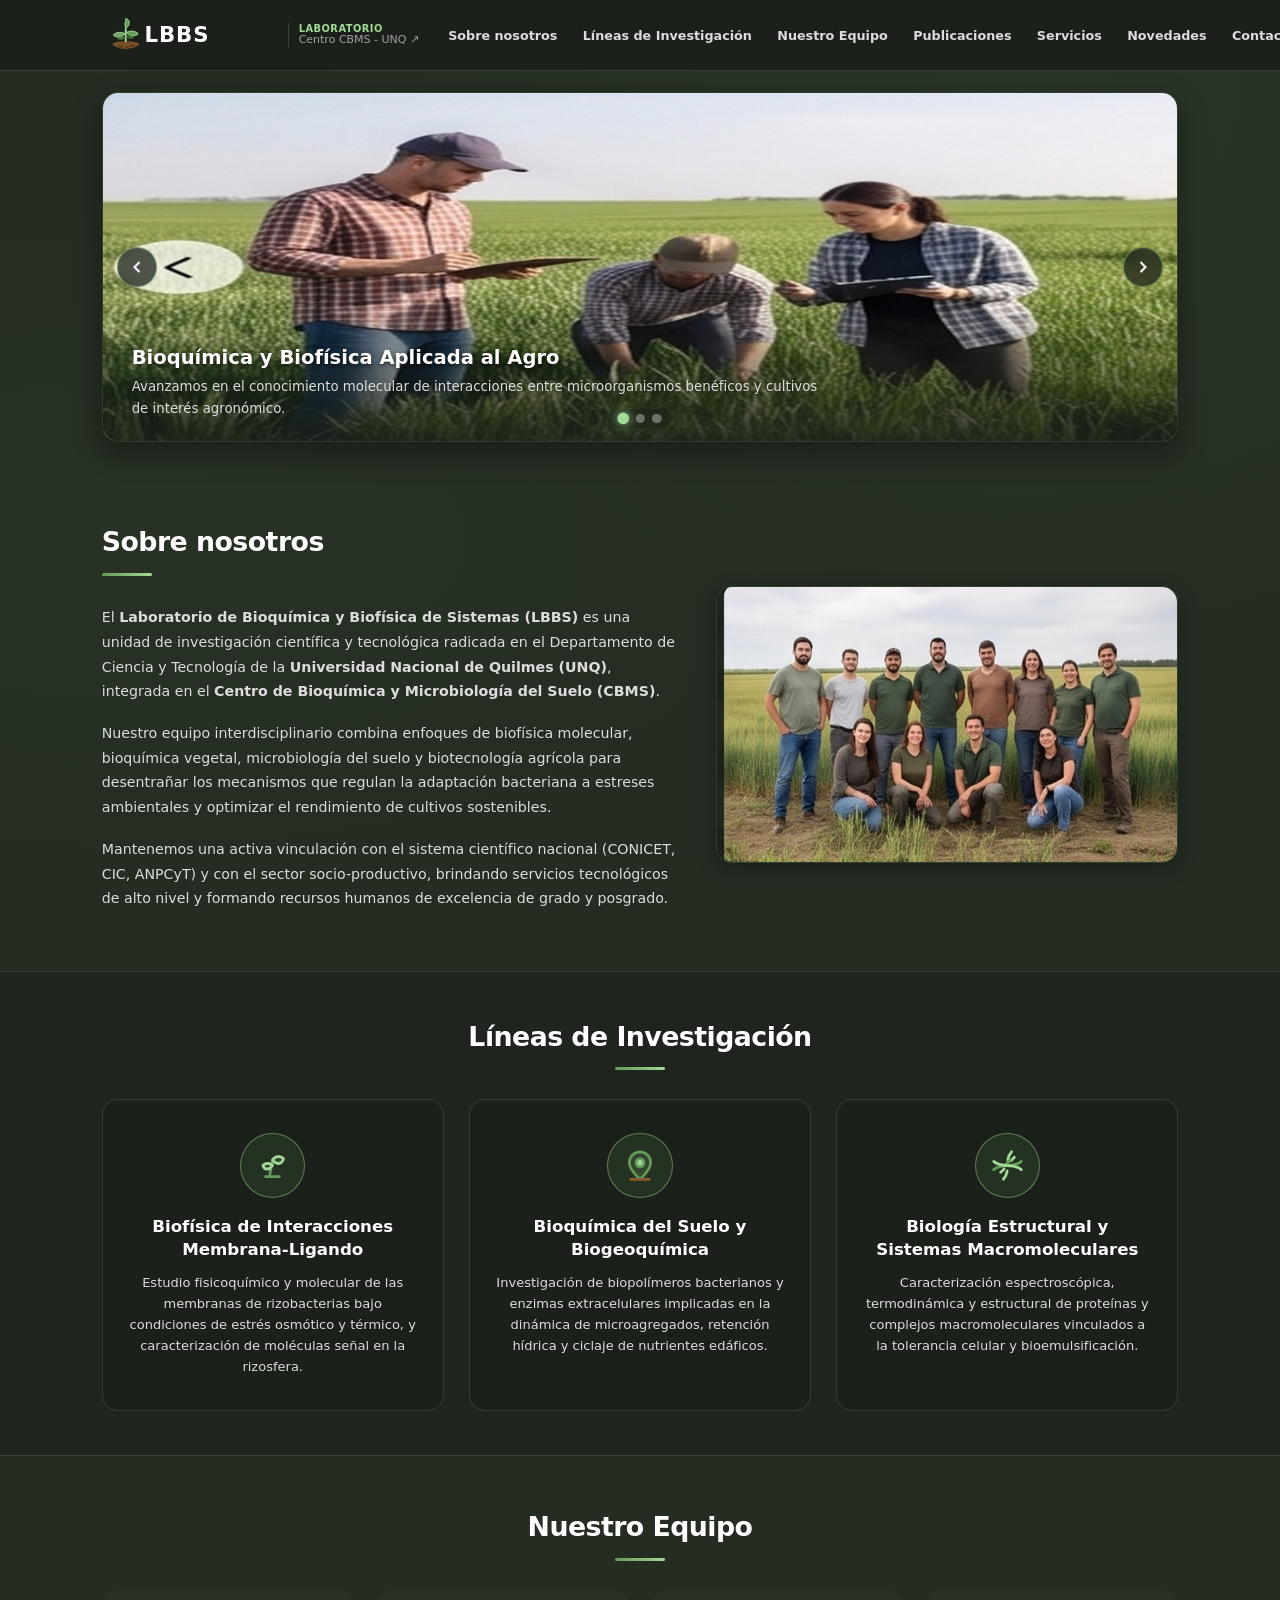
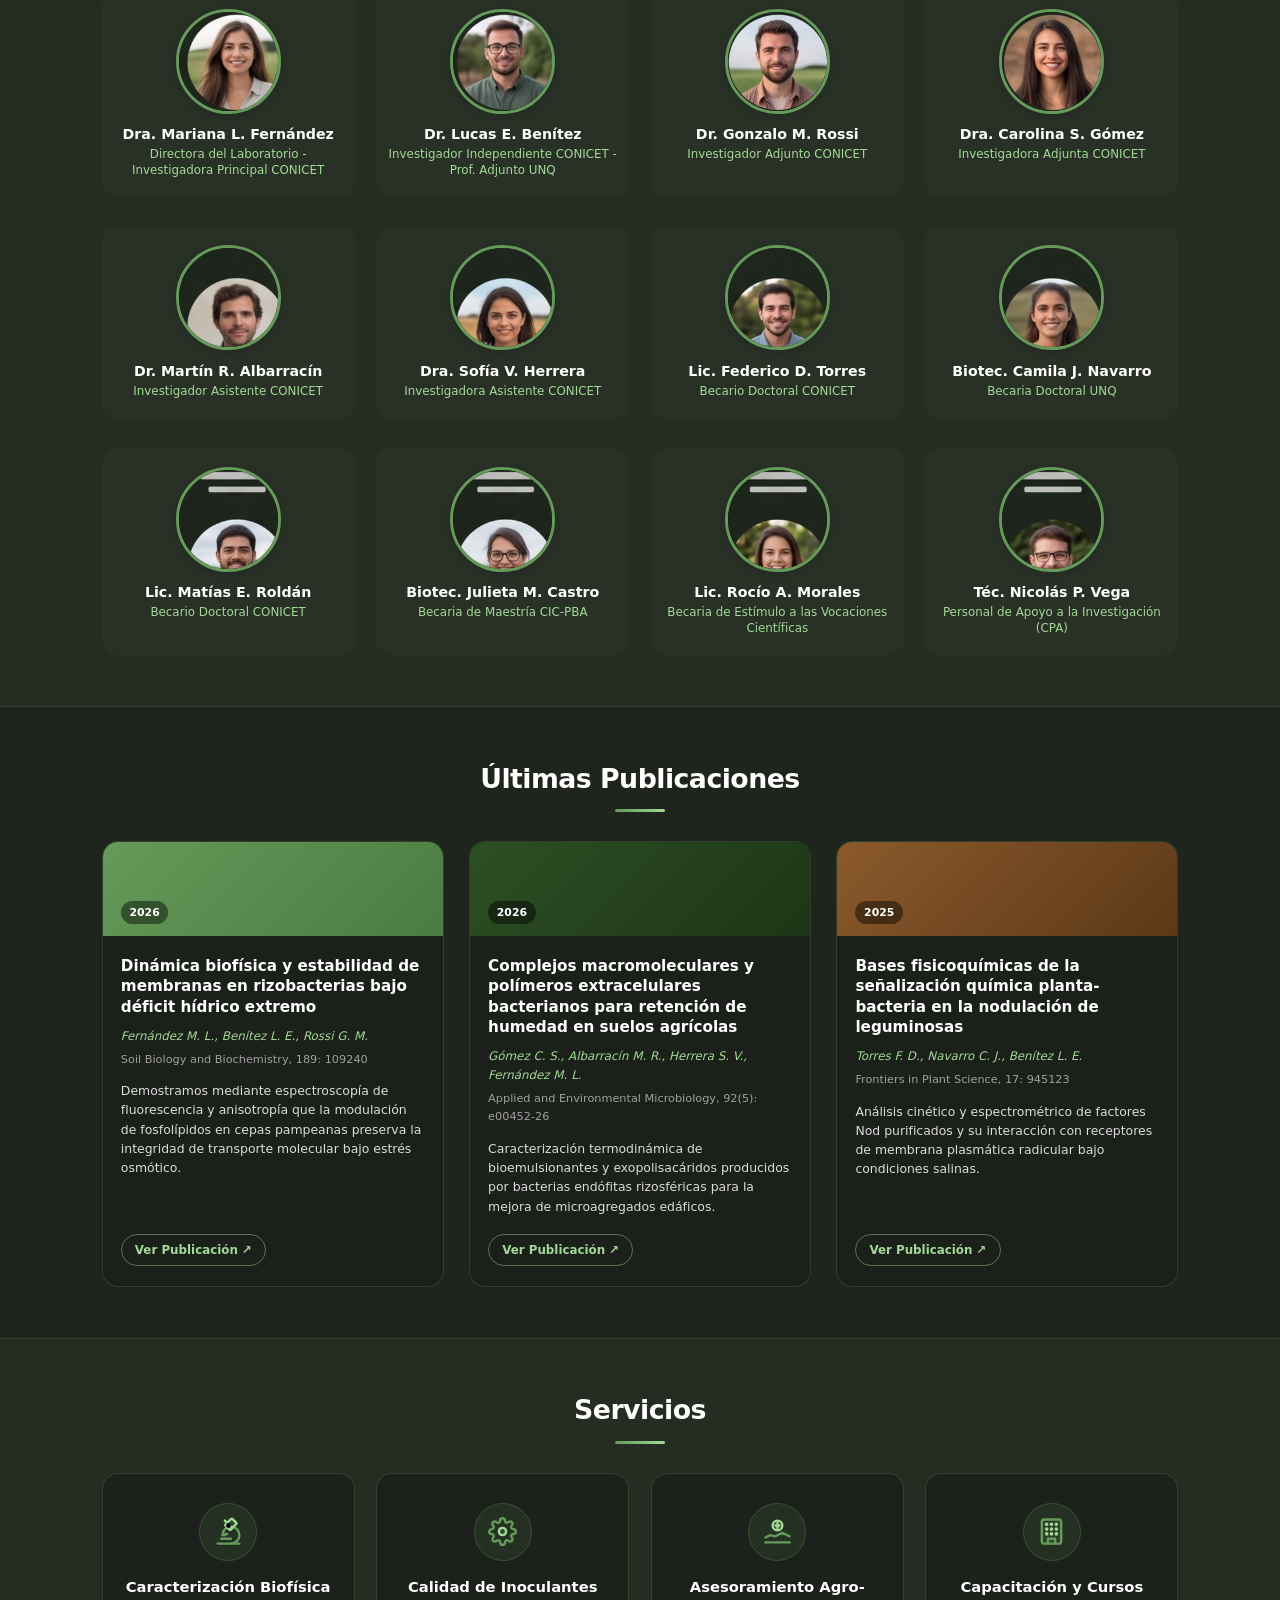
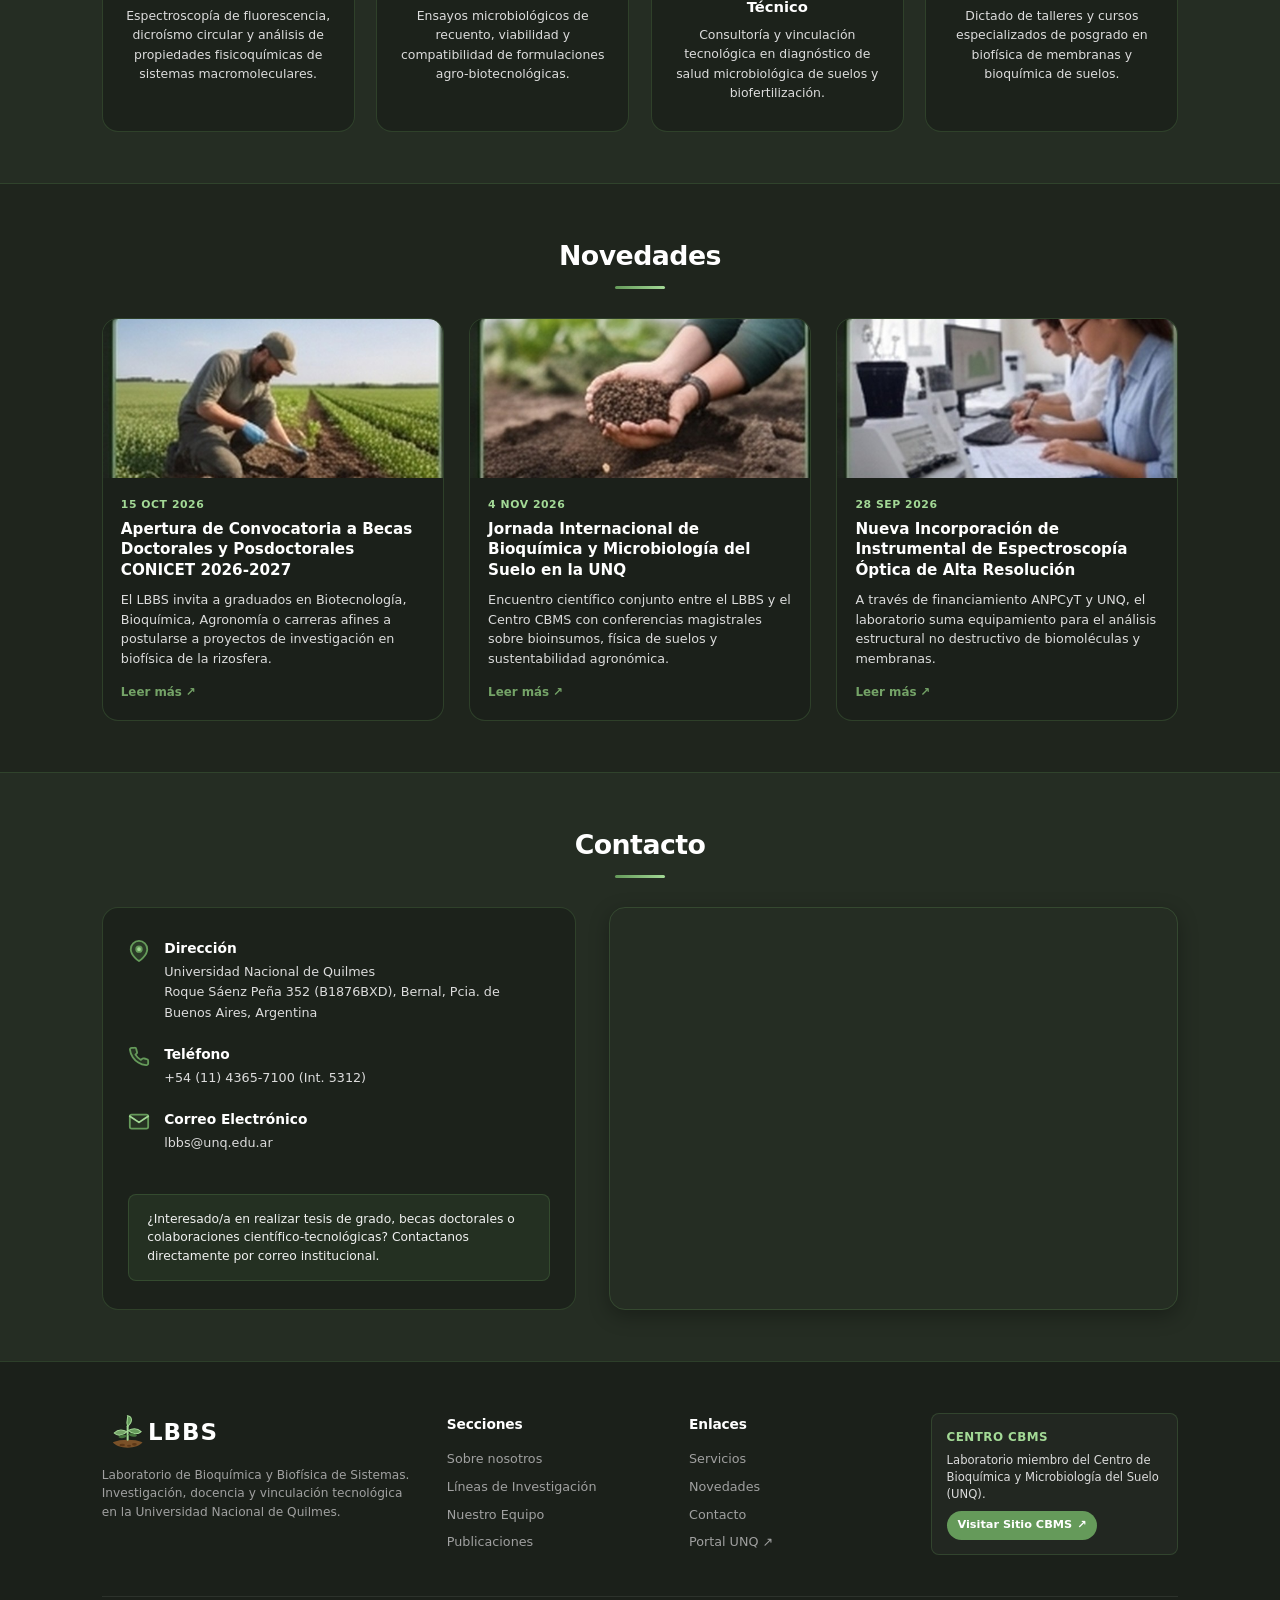
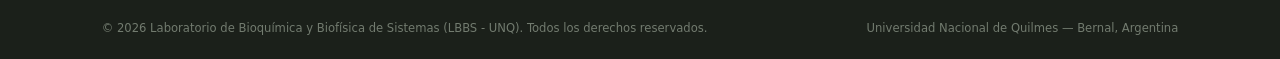
==== index.html @ eb2e0b20 "feat(site): build LBBS institutional website with headless CMS and bilingual support" ====
<!DOCTYPE html>
<html lang="es">
<head>
  <meta charset="UTF-8">
  <meta name="viewport" content="width=device-width, initial-scale=1.0">
  <title>LBBS | Laboratorio de Bioquímica y Biofísica de Sistemas - UNQ / CBMS</title>
  
  <!-- Primary Meta Tags -->
  <meta name="title" content="LBBS | Laboratorio de Bioquímica y Biofísica de Sistemas - UNQ / CBMS">
  <meta name="description" content="Sitio oficial del Laboratorio de Bioquímica y Biofísica de Sistemas (LBBS), perteneciente al Centro de Bioquímica y Microbiología del Suelo (CBMS) de la Universidad Nacional de Quilmes (UNQ).">
  <meta name="keywords" content="LBBS, CBMS, UNQ, Bioquímica, Biofísica, Microbiología del Suelo, Rizobacterias, CONICET, Bernal, Ciencia y Tecnología">
  <meta name="author" content="Laboratorio de Bioquímica y Biofísica de Sistemas (LBBS)">
  <meta name="robots" content="index, follow">

  <!-- Canonical and Alternates -->
  <link rel="canonical" href="https://lbbs-cbms.github.io/">
  <link rel="alternate" hreflang="es" href="https://lbbs-cbms.github.io/">
  <link rel="alternate" hreflang="en" href="https://lbbs-cbms.github.io/">
  <link rel="alternate" hreflang="x-default" href="https://lbbs-cbms.github.io/">

  <!-- Open Graph / Facebook -->
  <meta property="og:type" content="website">
  <meta property="og:url" content="https://lbbs-cbms.github.io/">
  <meta property="og:title" content="LBBS | Laboratorio de Bioquímica y Biofísica de Sistemas - UNQ / CBMS">
  <meta property="og:description" content="Investigación científica, biofísica de sistemas agro-microbianos, bioinsumos y bioquímica del suelo en la Universidad Nacional de Quilmes.">
  <meta property="og:image" content="https://lbbs-cbms.github.io/imgs/seo/og-preview.jpg">
  <meta property="og:locale" content="es_AR">
  <meta property="og:locale:alternate" content="en_US">

  <!-- Twitter -->
  <meta property="twitter:card" content="summary_large_image">
  <meta property="twitter:url" content="https://lbbs-cbms.github.io/">
  <meta property="twitter:title" content="LBBS | Laboratorio de Bioquímica y Biofísica de Sistemas - UNQ / CBMS">
  <meta property="twitter:description" content="Investigación científica, biofísica de sistemas agro-microbianos y bioquímica del suelo en la Universidad Nacional de Quilmes.">
  <meta property="twitter:image" content="https://lbbs-cbms.github.io/imgs/seo/og-preview.jpg">

  <!-- Favicons -->
  <link rel="icon" type="image/svg+xml" href="imgs/logo/favicon.svg">
  <link rel="alternate icon" type="image/x-icon" href="imgs/logo/favicon.ico">

  <!-- Stylesheets (Zero External CDNs) -->
  <link rel="stylesheet" href="css/tokens.css">
  <link rel="stylesheet" href="css/styles.css">

  <!-- Academic & Institutional Schema.org JSON-LD -->
  <script type="application/ld+json">
  {
    "@context": "https://schema.org",
    "@type": "ResearchOrganization",
    "name": "Laboratorio de Bioquímica y Biofísica de Sistemas",
    "alternateName": "LBBS",
    "url": "https://lbbs-cbms.github.io/",
    "logo": "https://lbbs-cbms.github.io/imgs/logo/lbbs-logo.svg",
    "description": "Laboratorio de investigación científica en biofísica molecular, bioquímica y microbiología aplicada al suelo y a la agricultura.",
    "address": {
      "@type": "PostalAddress",
      "streetAddress": "Roque Sáenz Peña 352",
      "addressLocality": "Bernal",
      "addressRegion": "Buenos Aires",
      "postalCode": "B1876BXD",
      "addressCountry": "AR"
    },
    "parentOrganization": [
      {
        "@type": "ResearchOrganization",
        "name": "Centro de Bioquímica y Microbiología del Suelo",
        "alternateName": "CBMS",
        "url": "https://cbms-unq.github.io/"
      },
      {
        "@type": "CollegeOrUniversity",
        "name": "Universidad Nacional de Quilmes",
        "alternateName": "UNQ",
        "url": "https://www.unq.edu.ar/"
      }
    ]
  }
  </script>
</head>
<body>

  <!-- ==========================================================================
       1. Header: Logo LBBS + Navegación Institucional + Selector Idioma
       ========================================================================== -->
  <header class="site-header">
    <div class="container">
      <nav class="navbar" aria-label="Navegación principal">
        <div class="brand-wrapper">
          <a href="#hero" class="brand-link" aria-label="Inicio LBBS">
            <img src="imgs/logo/lbbs-logo.svg" alt="LBBS" class="brand-logo-img">
          </a>
          <div class="brand-badge">
            <span class="brand-badge-sup" data-i18n="header.lab">Laboratorio</span>
            <a href="https://cbms-unq.github.io/" target="_blank" rel="noopener noreferrer" class="brand-badge-sub" title="Visitar portal del Centro CBMS">Centro CBMS - UNQ ↗</a>
          </div>
        </div>

        <button class="nav-toggle" id="navToggle" aria-label="Abrir menú de navegación" aria-expanded="false" aria-controls="navMenu">
          <span></span>
          <span></span>
          <span></span>
        </button>

        <div class="nav-menu" id="navMenu">
          <ul class="nav-list">
            <li class="nav-item"><a href="#sobre-nosotros" class="nav-link" data-i18n="nav.about">Sobre nosotros</a></li>
            <li class="nav-item"><a href="#investigacion" class="nav-link" data-i18n="nav.research">Líneas de Investigación</a></li>
            <li class="nav-item"><a href="#equipo" class="nav-link" data-i18n="nav.team">Nuestro Equipo</a></li>
            <li class="nav-item"><a href="#publicaciones" class="nav-link" data-i18n="nav.publications">Publicaciones</a></li>
            <li class="nav-item"><a href="#servicios" class="nav-link" data-i18n="nav.services">Servicios</a></li>
            <li class="nav-item"><a href="#novedades" class="nav-link" data-i18n="nav.news">Novedades</a></li>
            <li class="nav-item"><a href="#contacto" class="nav-link" data-i18n="nav.contact">Contacto</a></li>
          </ul>

          <div class="lang-switch" role="group" aria-label="Selector de idioma">
            <button class="lang-btn active" id="btnLangEs" data-lang="es" aria-label="Cambiar a Español">ES</button>
            <button class="lang-btn" id="btnLangEn" data-lang="en" aria-label="Switch to English">EN</button>
          </div>
        </div>
      </nav>
    </div>
  </header>

  <main>
    <!-- ==========================================================================
         2. Hero: Carrusel Institucional Accesible
         ========================================================================== -->
    <section class="hero-section" id="hero" aria-label="Imágenes institucionales del laboratorio">
      <div class="container">
        <div class="carousel-wrapper" id="heroCarousel" role="region" aria-roledescription="carousel" aria-label="Galería destacada LBBS">
          <div class="carousel-viewport" id="carouselViewport">
            <!-- Slide 1 -->
            <div class="carousel-slide active" role="group" aria-roledescription="slide" aria-label="1 de 3">
              <img src="imgs/hero/hero-campo.jpg" alt="Investigadores del LBBS inspeccionando cultivos experimentales a campo" class="carousel-img">
              <div class="carousel-caption">
                <h2 data-i18n="hero.slide1_title">Bioquímica y Biofísica Aplicada al Agro</h2>
                <p data-i18n="hero.slide1_desc">Avanzamos en el conocimiento molecular de interacciones entre microorganismos benéficos y cultivos de interés agronómico.</p>
              </div>
            </div>

            <!-- Slide 2 -->
            <div class="carousel-slide" role="group" aria-roledescription="slide" aria-label="2 de 3">
              <img src="imgs/hero/hero-suelo.jpg" alt="Muestreo y análisis de microbiología y microagregados del suelo" class="carousel-img">
              <div class="carousel-caption">
                <h2 data-i18n="hero.slide2_title">Microbiología y Salud del Suelo</h2>
                <p data-i18n="hero.slide2_desc">Estudiamos consorcios bacterianos, retención hídrica y bioinsumos para la rehabilitación de suelos productivos.</p>
              </div>
            </div>

            <!-- Slide 3 -->
            <div class="carousel-slide" role="group" aria-roledescription="slide" aria-label="3 de 3">
              <img src="imgs/hero/hero-lab.jpg" alt="Equipamiento biofísico y análisis espectroscópico en laboratorio" class="carousel-img">
              <div class="carousel-caption">
                <h2 data-i18n="hero.slide3_title">Tecnología e Investigación de Punta</h2>
                <p data-i18n="hero.slide3_desc">Infraestructura analítica para espectroscopía molecular, biopolímeros y biofísica de membranas en la UNQ.</p>
              </div>
            </div>
          </div>

          <!-- Controles de Flechas -->
          <button class="carousel-btn carousel-prev" id="carouselPrev" aria-label="Diapositiva anterior">
            <svg width="20" height="20" viewBox="0 0 24 24" fill="none" stroke="currentColor" stroke-width="2.5"><polyline points="15 18 9 12 15 6"></polyline></svg>
          </button>
          <button class="carousel-btn carousel-next" id="carouselNext" aria-label="Diapositiva siguiente">
            <svg width="20" height="20" viewBox="0 0 24 24" fill="none" stroke="currentColor" stroke-width="2.5"><polyline points="9 18 15 12 9 6"></polyline></svg>
          </button>

          <!-- Indicadores de Posición (Dots) -->
          <div class="carousel-indicators" id="carouselIndicators" role="tablist" aria-label="Indicadores de diapositivas">
            <button class="carousel-dot active" role="tab" aria-selected="true" aria-label="Ir a diapositiva 1" data-slide="0"></button>
            <button class="carousel-dot" role="tab" aria-selected="false" aria-label="Ir a diapositiva 2" data-slide="1"></button>
            <button class="carousel-dot" role="tab" aria-selected="false" aria-label="Ir a diapositiva 3" data-slide="2"></button>
          </div>
        </div>
      </div>
    </section>

    <!-- ==========================================================================
         3. Sección "Sobre nosotros": Texto institucional + Foto grupal
         ========================================================================== -->
    <section class="about-section" id="sobre-nosotros">
      <div class="container">
        <div class="about-grid">
          <div class="about-text">
            <h2 class="section-title title-left" data-i18n="about.title">Sobre nosotros</h2>
            <p data-i18n="about.p1">
              El <strong>Laboratorio de Bioquímica y Biofísica de Sistemas (LBBS)</strong> es una unidad de investigación científica y tecnológica radicada en el Departamento de Ciencia y Tecnología de la <strong>Universidad Nacional de Quilmes (UNQ)</strong>, integrada en el <strong>Centro de Bioquímica y Microbiología del Suelo (CBMS)</strong>.
            </p>
            <p data-i18n="about.p2">
              Nuestro equipo interdisciplinario combina enfoques de biofísica molecular, bioquímica vegetal, microbiología del suelo y biotecnología agrícola para desentrañar los mecanismos que regulan la adaptación bacteriana a estreses ambientales y optimizar el rendimiento de cultivos sostenibles.
            </p>
            <p data-i18n="about.p3">
              Mantenemos una activa vinculación con el sistema científico nacional (CONICET, CIC, ANPCyT) y con el sector socio-productivo, brindando servicios tecnológicos de alto nivel y formando recursos humanos de excelencia de grado y posgrado.
            </p>
          </div>
          <div class="about-image-wrapper">
            <img src="imgs/equipo/equipo-grupal.jpg" alt="Equipo de investigadores y becarios del LBBS UNQ" class="about-image">
          </div>
        </div>
      </div>
    </section>

    <!-- ==========================================================================
         4. Sección "Líneas de Investigación": Tarjetas modulares
         ========================================================================== -->
    <section class="research-section" id="investigacion">
      <div class="container">
        <h2 class="section-title" data-i18n="research.title">Líneas de Investigación</h2>
        <div class="research-grid">
          <!-- Card 1 -->
          <article class="research-card">
            <div class="research-icon-wrapper">
              <img src="imgs/icons/sprout.svg" alt="" class="research-icon">
            </div>
            <h3 data-i18n="research.line1_title">Biofísica de Interacciones Membrana-Ligando</h3>
            <p data-i18n="research.line1_desc">Estudio fisicoquímico y molecular de las membranas de rizobacterias bajo condiciones de estrés osmótico y térmico, y caracterización de moléculas señal en la rizosfera.</p>
          </article>

          <!-- Card 2 -->
          <article class="research-card">
            <div class="research-icon-wrapper">
              <img src="imgs/icons/soil-pin.svg" alt="" class="research-icon">
            </div>
            <h3 data-i18n="research.line2_title">Bioquímica del Suelo y Biogeoquímica</h3>
            <p data-i18n="research.line2_desc">Investigación de biopolímeros bacterianos y enzimas extracelulares implicadas en la dinámica de microagregados, retención hídrica y ciclaje de nutrientes edáficos.</p>
          </article>

          <!-- Card 3 -->
          <article class="research-card">
            <div class="research-icon-wrapper">
              <img src="imgs/icons/dna.svg" alt="" class="research-icon">
            </div>
            <h3 data-i18n="research.line3_title">Biología Estructural y Sistemas Macromoleculares</h3>
            <p data-i18n="research.line3_desc">Caracterización espectroscópica, termodinámica y estructural de proteínas y complejos macromoleculares vinculados a la tolerancia celular y bioemulsificación.</p>
          </article>
        </div>
      </div>
    </section>

    <!-- ==========================================================================
         5. Sección "Nuestro Equipo": Grilla dinámica desde equipo.json
         ========================================================================== -->
    <section class="team-section" id="equipo">
      <div class="container">
        <h2 class="section-title" data-i18n="team.title">Nuestro Equipo</h2>
        <div class="team-grid" id="teamContainer" aria-live="polite">
          <!-- Renderizado dinámico desde data/equipo.json vía content-loader.js -->
        </div>
      </div>
    </section>

    <!-- ==========================================================================
         6. Sección "Últimas Publicaciones": Tarjetas desde publicaciones.json
         ========================================================================== -->
    <section class="publications-section" id="publicaciones">
      <div class="container">
        <h2 class="section-title" data-i18n="publications.title">Últimas Publicaciones</h2>
        <div class="publications-grid" id="publicationsContainer" aria-live="polite">
          <!-- Renderizado dinámico desde data/publicaciones.json vía content-loader.js -->
        </div>
      </div>
    </section>

    <!-- ==========================================================================
         7. Sección "Servicios": 4 bloques tecnológicos
         ========================================================================== -->
    <section class="services-section" id="servicios">
      <div class="container">
        <h2 class="section-title" data-i18n="services.title">Servicios</h2>
        <div class="services-grid">
          <!-- Servicio 1 -->
          <div class="service-card">
            <div class="service-icon-wrapper">
              <img src="imgs/icons/microscope.svg" alt="" class="service-icon">
            </div>
            <h3 class="service-title" data-i18n="services.s1_title">Caracterización Biofísica</h3>
            <p class="service-desc" data-i18n="services.s1_desc">Espectroscopía de fluorescencia, dicroísmo circular y análisis de propiedades fisicoquímicas de sistemas macromoleculares.</p>
          </div>

          <!-- Servicio 2 -->
          <div class="service-card">
            <div class="service-icon-wrapper">
              <img src="imgs/icons/gear.svg" alt="" class="service-icon">
            </div>
            <h3 class="service-title" data-i18n="services.s2_title">Calidad de Inoculantes</h3>
            <p class="service-desc" data-i18n="services.s2_desc">Ensayos microbiológicos de recuento, viabilidad y compatibilidad de formulaciones agro-biotecnológicas.</p>
          </div>

          <!-- Servicio 3 -->
          <div class="service-card">
            <div class="service-icon-wrapper">
              <img src="imgs/icons/coin-analysis.svg" alt="" class="service-icon">
            </div>
            <h3 class="service-title" data-i18n="services.s3_title">Asesoramiento Agro-Técnico</h3>
            <p class="service-desc" data-i18n="services.s3_desc">Consultoría y vinculación tecnológica en diagnóstico de salud microbiológica de suelos y biofertilización.</p>
          </div>

          <!-- Servicio 4 -->
          <div class="service-card">
            <div class="service-icon-wrapper">
              <img src="imgs/icons/building.svg" alt="" class="service-icon">
            </div>
            <h3 class="service-title" data-i18n="services.s4_title">Capacitación y Cursos</h3>
            <p class="service-desc" data-i18n="services.s4_desc">Dictado de talleres y cursos especializados de posgrado en biofísica de membranas y bioquímica de suelos.</p>
          </div>
        </div>
      </div>
    </section>

    <!-- ==========================================================================
         8. Sección "Novedades": Tarjetas dinámicas desde novedades.json
         ========================================================================== -->
    <section class="news-section" id="novedades">
      <div class="container">
        <h2 class="section-title" data-i18n="news.title">Novedades</h2>
        <div class="news-grid" id="newsContainer" aria-live="polite">
          <!-- Renderizado dinámico desde data/novedades.json vía content-loader.js -->
        </div>
      </div>
    </section>

    <!-- ==========================================================================
         9. Sección "Contacto": Datos institucionales + Mapa interactivo UNQ
         ========================================================================== -->
    <section class="contact-section" id="contacto">
      <div class="container">
        <h2 class="section-title" data-i18n="contact.title">Contacto</h2>
        <div class="contact-grid">
          <div class="contact-card">
            <div class="contact-item">
              <img src="imgs/icons/map-marker.svg" alt="" class="contact-icon">
              <div class="contact-details">
                <h4 data-i18n="contact.address_title">Dirección</h4>
                <p data-i18n="contact.address_val">Universidad Nacional de Quilmes<br>Roque Sáenz Peña 352 (B1876BXD), Bernal, Pcia. de Buenos Aires, Argentina</p>
              </div>
            </div>

            <div class="contact-item">
              <img src="imgs/icons/phone.svg" alt="" class="contact-icon">
              <div class="contact-details">
                <h4 data-i18n="contact.phone_title">Teléfono</h4>
                <p><a href="tel:+541143657100" class="contact-link">+54 (11) 4365-7100 (Int. 5312)</a></p>
              </div>
            </div>

            <div class="contact-item">
              <img src="imgs/icons/email.svg" alt="" class="contact-icon">
              <div class="contact-details">
                <h4 data-i18n="contact.email_title">Correo Electrónico</h4>
                <p><a href="mailto:lbbs@unq.edu.ar" class="contact-link">lbbs@unq.edu.ar</a></p>
              </div>
            </div>

            <div class="contact-callout">
              <p data-i18n="contact.callout">¿Interesado/a en realizar tesis de grado, becas doctorales o colaboraciones científico-tecnológicas? Contactanos directamente por correo institucional.</p>
            </div>
          </div>

          <div class="contact-map-wrapper">
            <iframe 
              src="https://www.google.com/maps/embed?pb=!1m18!1m12!1m3!1d3280.1293290680453!2d-58.28189872346747!3d-34.70699036270631!2m3!1f0!2f0!3f0!3m2!1i1024!2i768!4f13.1!3m3!1m2!1s0x95a32de465b03515%3A0x6b7aaeb8bbd52c77!2sUniversidad%20Nacional%20de%20Quilmes!5e0!3m2!1ses!2sar!4v1729370000000!5m2!1ses!2sar" 
              class="contact-map" 
              allowfullscreen="" 
              loading="lazy" 
              referrerpolicy="no-referrer-when-downgrade"
              title="Ubicación del LBBS en la Universidad Nacional de Quilmes">
            </iframe>
          </div>
        </div>
      </div>
    </section>
  </main>

  <!-- ==========================================================================
       10. Footer: Logo, Enlaces Secundarios, Afiliación CBMS y Copyright
       ========================================================================== -->
  <footer class="site-footer">
    <div class="container">
      <div class="footer-grid">
        <div class="footer-col footer-brand-col">
          <img src="imgs/logo/lbbs-logo.svg" alt="LBBS" class="footer-logo">
          <p class="footer-desc" data-i18n="footer.desc">Laboratorio de Bioquímica y Biofísica de Sistemas. Investigación, docencia y vinculación tecnológica en la Universidad Nacional de Quilmes.</p>
        </div>

        <div class="footer-col">
          <h4 data-i18n="footer.sections">Secciones</h4>
          <ul class="footer-links">
            <li><a href="#sobre-nosotros" data-i18n="nav.about">Sobre nosotros</a></li>
            <li><a href="#investigacion" data-i18n="nav.research">Líneas de Investigación</a></li>
            <li><a href="#equipo" data-i18n="nav.team">Nuestro Equipo</a></li>
            <li><a href="#publicaciones" data-i18n="nav.publications">Publicaciones</a></li>
          </ul>
        </div>

        <div class="footer-col">
          <h4 data-i18n="footer.links">Enlaces</h4>
          <ul class="footer-links">
            <li><a href="#servicios" data-i18n="nav.services">Servicios</a></li>
            <li><a href="#novedades" data-i18n="nav.news">Novedades</a></li>
            <li><a href="#contacto" data-i18n="nav.contact">Contacto</a></li>
            <li><a href="https://www.unq.edu.ar/" target="_blank" rel="noopener noreferrer">Portal UNQ ↗</a></li>
          </ul>
        </div>

        <div class="footer-col">
          <div class="footer-affiliation-card">
            <h5 data-i18n="footer.affiliation_title">Centro CBMS</h5>
            <p data-i18n="footer.affiliation_desc">Laboratorio miembro del Centro de Bioquímica y Microbiología del Suelo (UNQ).</p>
            <a href="https://cbms-unq.github.io/" target="_blank" rel="noopener noreferrer" class="footer-center-btn">
              <span data-i18n="footer.visit_center">Visitar Sitio CBMS</span> ↗
            </a>
          </div>
        </div>
      </div>

      <div class="footer-bottom">
        <p class="footer-copy">© 2026 Laboratorio de Bioquímica y Biofísica de Sistemas (LBBS - UNQ). <span data-i18n="footer.rights">Todos los derechos reservados.</span></p>
        <p class="footer-institution">Universidad Nacional de Quilmes — Bernal, Argentina</p>
      </div>
    </div>
  </footer>

  <!-- Scripts: Vanilla ES6+ Modular (Zero External Libraries) -->
  <script src="js/carousel.js"></script>
  <script src="js/content-loader.js"></script>
  <script src="js/i18n.js"></script>
  <script src="js/main.js"></script>
</body>
</html>
---- css/tokens.css ----
/**
 * LBBS - Laboratorio de Bioquímica y Biofísica de Sistemas (UNQ / CBMS)
 * Design Tokens & Visual Properties (Bio-Organic Dark Mode)
 * Based on ANALISIS_DISENO_VISUAL_LFGBBP.md & Mock-up LBBS.jpg
 */

:root {
  /* Fluid Root Scale (prevents artificial zoom on Windows 125%-150% scaled laptops) */
  font-size: clamp(13px, 0.35vw + 10px, 15px);

  /* Brand Chromatic Palette */
  --color-canvas: #252d23;          /* Dark Forest - Main page background */
  --color-surface-dark: #1b201a;    /* Dark Earth Olive - Header & footer */
  --color-surface-card: rgba(27, 32, 26, 0.82); /* Glassmorphic card surface */
  --color-surface-glass: rgba(255, 255, 255, 0.04);
  --color-surface-muted: #3a4436;   /* Muted olive surface */

  /* Botanical Greens & Earth Tones */
  --color-primary: #659A5A;         /* Sage Leaf - Primary identity & active lines */
  --color-primary-deep: #4a7c41;    /* Deep Forest Green */
  --color-primary-soft: #74a367;    /* Soft Sage */
  --color-accent-mint: #a3d996;     /* Mint Sprout - Interactive hover & indicators */
  --color-accent-glow: #29ce1c;     /* Organic glow */
  --color-accent-warm: #8b5a2b;     /* Earth ochre / bronze */

  /* Thematic Header Banners (Publications) */
  --color-banner-salvia: #659A5A;   /* Card 1: Sage green */
  --color-banner-bosque: #2d4f24;   /* Card 2: Deep forest green */
  --color-banner-tierra: #8b5a2b;   /* Card 3: Warm ochre bronze */

  /* Text Hierarchy & Contrast (WCAG AA Compliant >= 4.5:1) */
  --color-text-white: #ffffff;      /* Headings, active nav, button text */
  --color-text-primary: #f0f0f0;    /* Prominent body copy, names */
  --color-text-secondary: #dcdcdc;  /* Descriptive body text */
  --color-text-muted: #a0a0a0;      /* Metadata, dates, affiliations */
  --color-text-dim: #727b6f;        /* Inactive controls, subtle borders */
  --color-text-dark: #1a1a1a;       /* High-contrast dark text on light backgrounds */

  /* Semantic Overlays & Borders */
  --overlay-light-subtle: rgba(255, 255, 255, 0.05);
  --overlay-light-medium: rgba(255, 255, 255, 0.12);
  --overlay-shadow-card: rgba(0, 0, 0, 0.30);
  --overlay-shadow-deep: rgba(0, 0, 0, 0.50);
  --border-subtle: rgba(101, 154, 90, 0.25);
  --border-accent: rgba(163, 217, 150, 0.45);
  --border-white-faint: rgba(255, 255, 255, 0.15);

  /* Morphology & Radii */
  --radius-pill: 50px;              /* Buttons, nav items, language toggles */
  --radius-capsule: 20px;           /* Tags and small badges */
  --radius-card: 16px;              /* Standard cards and modal containers */
  --radius-md: 12px;                /* Section blocks and carousel container */
  --radius-sm: 8px;                 /* Buttons and thumbnails */
  --radius-circle: 50%;             /* Team member portraits and round icons */

  /* Elevations & Shadows */
  --shadow-sm: 0 2px 8px rgba(0, 0, 0, 0.20);
  --shadow-card: 0 6px 20px rgba(0, 0, 0, 0.30);
  --shadow-hover: 0 10px 28px rgba(0, 0, 0, 0.40);
  --shadow-glow-mint: 0 0 20px rgba(163, 217, 150, 0.35);

  /* System Font Stack (0ms external download latency) */
  --font-family-base: system-ui, -apple-system, "Segoe UI", Roboto, "Helvetica Neue", "Noto Sans", "Liberation Sans", Arial, sans-serif;
  --font-size-base: 1rem;
  --font-weight-regular: 400;
  --font-weight-medium: 500;
  --font-weight-semibold: 600;
  --font-weight-bold: 700;
  --font-weight-extrabold: 800;

  /* Transitions & Timing */
  --transition-fast: 0.18s cubic-bezier(0.4, 0, 0.2, 1);
  --transition-normal: 0.28s cubic-bezier(0.4, 0, 0.2, 1);
  --transition-slow: 0.45s cubic-bezier(0.4, 0, 0.2, 1);

  /* Layout Containers */
  --container-max-width: 1120px;
  --header-height: 4.8rem;
}
---- css/styles.css ----
@charset "UTF-8";
/**
 * LBBS - Laboratorio de Bioquímica y Biofísica de Sistemas (UNQ / CBMS)
 * Main Stylesheet (Bio-Organic Dark Mode)
 */

@import url("./tokens.css");

/* ==========================================================================
   1. CSS Reset & Base Styles
   ========================================================================== */

*, *::before, *::after {
  box-sizing: border-box;
  margin: 0;
  padding: 0;
}

html {
  scroll-behavior: smooth;
  -webkit-text-size-adjust: 100%;
}

body {
  font-family: var(--font-family-base);
  font-size: var(--font-size-base);
  line-height: 1.6;
  color: var(--color-text-secondary);
  background-color: var(--color-canvas);
  background-image: 
    radial-gradient(ellipse at 80% 10%, rgba(101, 154, 90, 0.08) 0%, transparent 50%),
    radial-gradient(ellipse at 10% 60%, rgba(74, 124, 65, 0.06) 0%, transparent 45%);
  background-attachment: fixed;
  overflow-x: hidden;
}

img, svg {
  display: block;
  max-width: 100%;
  height: auto;
}

a {
  color: inherit;
  text-decoration: none;
  transition: color var(--transition-fast), opacity var(--transition-fast);
}

button {
  font-family: inherit;
  border: none;
  background: none;
  cursor: pointer;
  color: inherit;
}

/* Accessible Focus States */
a:focus-visible, button:focus-visible, input:focus-visible {
  outline: 2px solid var(--color-accent-mint);
  outline-offset: 3px;
  border-radius: 4px;
}

/* Layout Container */
.container {
  width: 100%;
  max-width: var(--container-max-width);
  margin-left: auto;
  margin-right: auto;
  padding-left: 1.5rem;
  padding-right: 1.5rem;
}

/* Section Header Typography */
.section-title {
  font-size: 1.85rem;
  font-weight: var(--font-weight-bold);
  color: var(--color-text-white);
  margin-bottom: 2rem;
  text-align: center;
  position: relative;
  letter-spacing: -0.02em;
}

.section-title.title-left {
  text-align: left;
}

.section-title::after {
  content: "";
  display: block;
  width: 3.5rem;
  height: 3px;
  background: linear-gradient(90deg, var(--color-primary), var(--color-accent-mint));
  border-radius: var(--radius-pill);
  margin: 0.6rem auto 0;
}

.section-title.title-left::after {
  margin-left: 0;
}

/* ==========================================================================
   2. Sticky Header & Navigation
   ========================================================================== */

.site-header {
  position: sticky;
  top: 0;
  z-index: 100;
  background-color: rgba(27, 32, 26, 0.94);
  backdrop-filter: blur(12px);
  -webkit-backdrop-filter: blur(12px);
  border-bottom: 1px solid var(--border-subtle);
  transition: background-color var(--transition-normal), box-shadow var(--transition-normal);
}

.navbar {
  display: flex;
  align-items: center;
  justify-content: space-between;
  height: var(--header-height);
  gap: 1.25rem;
}

.brand-wrapper {
  display: flex;
  align-items: center;
  gap: 0.75rem;
  flex-shrink: 0;
}

.brand-logo-img {
  height: 2.6rem;
  width: auto;
}

.brand-badge {
  display: flex;
  flex-direction: column;
  padding-left: 0.65rem;
  border-left: 1px solid var(--border-white-faint);
  line-height: 1.15;
}

.brand-badge-sup {
  font-size: 0.68rem;
  font-weight: var(--font-weight-semibold);
  color: var(--color-accent-mint);
  text-transform: uppercase;
  letter-spacing: 0.05em;
}

.brand-badge-sub {
  font-size: 0.76rem;
  font-weight: var(--font-weight-medium);
  color: var(--color-text-muted);
}

.brand-badge-sub:hover {
  color: var(--color-text-white);
}

/* Nav Menu */
.nav-menu {
  display: flex;
  align-items: center;
  gap: 1.25rem;
}

.nav-list {
  display: flex;
  align-items: center;
  list-style: none;
  gap: 0.25rem;
}

.nav-link {
  font-size: 0.88rem;
  font-weight: var(--font-weight-semibold);
  color: var(--color-text-secondary);
  padding: 0.45rem 0.75rem;
  border-radius: var(--radius-pill);
  white-space: nowrap;
  transition: color var(--transition-fast), background var(--transition-fast);
}

.nav-link:hover, .nav-link.active {
  color: var(--color-text-white);
  background-color: rgba(101, 154, 90, 0.20);
}

.nav-link.active {
  color: var(--color-accent-mint);
}

/* Language Switcher */
.lang-switch {
  display: flex;
  align-items: center;
  background-color: rgba(255, 255, 255, 0.06);
  border: 1px solid var(--border-subtle);
  border-radius: var(--radius-capsule);
  padding: 2px;
  flex-shrink: 0;
}

.lang-btn {
  font-size: 0.75rem;
  font-weight: var(--font-weight-bold);
  padding: 0.2rem 0.55rem;
  border-radius: var(--radius-capsule);
  color: var(--color-text-dim);
  transition: all var(--transition-fast);
}

.lang-btn.active {
  background-color: var(--color-primary);
  color: var(--color-text-white);
  box-shadow: 0 1px 4px rgba(0, 0, 0, 0.25);
}

/* Mobile Toggle */
.nav-toggle {
  display: none;
  flex-direction: column;
  justify-content: center;
  align-items: center;
  width: 2.5rem;
  height: 2.5rem;
  border-radius: var(--radius-sm);
  background-color: rgba(255, 255, 255, 0.05);
  border: 1px solid var(--border-subtle);
}

.nav-toggle span {
  display: block;
  width: 1.25rem;
  height: 2px;
  background-color: var(--color-text-white);
  border-radius: 2px;
  transition: transform var(--transition-normal), opacity var(--transition-normal);
}

.nav-toggle span + span {
  margin-top: 4px;
}

/* ==========================================================================
   3. Hero Section & Accessible Carousel
   ========================================================================== */

.hero-section {
  padding-top: 1.5rem;
  padding-bottom: 2.5rem;
}

.carousel-wrapper {
  position: relative;
  border-radius: var(--radius-card);
  overflow: hidden;
  box-shadow: var(--shadow-hover);
  border: 1px solid var(--border-subtle);
  background-color: var(--color-surface-dark);
}

.carousel-viewport {
  position: relative;
  width: 100%;
  height: 24rem; /* ~384px */
  overflow: hidden;
}

.carousel-slide {
  position: absolute;
  top: 0;
  left: 0;
  width: 100%;
  height: 100%;
  opacity: 0;
  visibility: hidden;
  transition: opacity var(--transition-slow), visibility var(--transition-slow);
}

.carousel-slide.active {
  opacity: 1;
  visibility: visible;
  z-index: 1;
}

.carousel-img {
  width: 100%;
  height: 100%;
  object-fit: cover;
}

.carousel-caption {
  position: absolute;
  bottom: 0;
  left: 0;
  right: 0;
  padding: 2.5rem 2rem 1.5rem;
  background: linear-gradient(transparent, rgba(27, 32, 26, 0.88));
  color: var(--color-text-white);
  z-index: 2;
}

.carousel-caption h2 {
  font-size: 1.35rem;
  font-weight: var(--font-weight-bold);
  margin-bottom: 0.25rem;
  text-shadow: 0 2px 4px rgba(0, 0, 0, 0.6);
}

.carousel-caption p {
  font-size: 0.92rem;
  color: var(--color-text-secondary);
  max-width: 48rem;
}

/* Carousel Arrow Controls */
.carousel-btn {
  position: absolute;
  top: 50%;
  transform: translateY(-50%);
  z-index: 10;
  width: 2.75rem;
  height: 2.75rem;
  border-radius: var(--radius-circle);
  background-color: rgba(27, 32, 26, 0.75);
  border: 1px solid var(--border-accent);
  color: var(--color-text-white);
  display: flex;
  align-items: center;
  justify-content: center;
  backdrop-filter: blur(6px);
  transition: background-color var(--transition-fast), transform var(--transition-fast);
}

.carousel-btn:hover {
  background-color: var(--color-primary);
  transform: translateY(-50%) scale(1.08);
  box-shadow: var(--shadow-glow-mint);
}

.carousel-prev {
  left: 1rem;
}

.carousel-next {
  right: 1rem;
}

/* Indicators (Dots) */
.carousel-indicators {
  position: absolute;
  bottom: 0.85rem;
  left: 50%;
  transform: translateX(-50%);
  z-index: 10;
  display: flex;
  gap: 0.5rem;
  background-color: rgba(27, 32, 26, 0.60);
  padding: 0.35rem 0.75rem;
  border-radius: var(--radius-pill);
  backdrop-filter: blur(4px);
}

.carousel-dot {
  width: 0.65rem;
  height: 0.65rem;
  border-radius: var(--radius-circle);
  background-color: rgba(255, 255, 255, 0.35);
  transition: all var(--transition-fast);
}

.carousel-dot.active {
  background-color: var(--color-accent-mint);
  transform: scale(1.3);
  box-shadow: 0 0 8px var(--color-accent-mint);
}

/* ==========================================================================
   4. Section: Sobre nosotros (About Us)
   ========================================================================== */

.about-section {
  padding: 3rem 0;
}

.about-grid {
  display: grid;
  grid-template-columns: 1.25fr 1fr;
  gap: 2.5rem;
  align-items: center;
}

.about-text p {
  font-size: 0.98rem;
  margin-bottom: 1.15rem;
  line-height: 1.75;
}

.about-image-wrapper {
  position: relative;
  border-radius: var(--radius-card);
  overflow: hidden;
  box-shadow: var(--shadow-card);
  border: 1px solid var(--border-subtle);
  background-color: var(--color-surface-dark);
}

.about-image {
  width: 100%;
  height: 19rem;
  object-fit: cover;
  transition: transform var(--transition-slow);
}

.about-image-wrapper:hover .about-image {
  transform: scale(1.03);
}

/* ==========================================================================
   5. Section: Líneas de Investigación (Research Lines)
   ========================================================================== */

.research-section {
  padding: 3rem 0;
  background-color: rgba(27, 32, 26, 0.55);
  border-top: 1px solid var(--border-subtle);
  border-bottom: 1px solid var(--border-subtle);
}

.research-grid {
  display: grid;
  grid-template-columns: repeat(3, 1fr);
  gap: 1.75rem;
}

.research-card {
  background-color: var(--color-surface-card);
  border: 1px solid var(--border-subtle);
  border-radius: var(--radius-card);
  padding: 2.25rem 1.75rem;
  text-align: center;
  transition: transform var(--transition-normal), border-color var(--transition-normal), box-shadow var(--transition-normal);
  display: flex;
  flex-direction: column;
  align-items: center;
}

.research-card:hover {
  transform: translateY(-5px);
  border-color: var(--color-accent-mint);
  box-shadow: var(--shadow-hover);
}

.research-icon-wrapper {
  width: 4.5rem;
  height: 4.5rem;
  border-radius: var(--radius-circle);
  background-color: rgba(101, 154, 90, 0.15);
  border: 1px solid var(--border-accent);
  display: flex;
  align-items: center;
  justify-content: center;
  margin-bottom: 1.25rem;
}

.research-icon {
  width: 2.25rem;
  height: 2.25rem;
}

.research-card h3 {
  font-size: 1.15rem;
  font-weight: var(--font-weight-bold);
  color: var(--color-text-white);
  margin-bottom: 0.85rem;
  line-height: 1.35;
}

.research-card p {
  font-size: 0.9rem;
  color: var(--color-text-secondary);
  line-height: 1.6;
}

/* ==========================================================================
   6. Section: Nuestro Equipo (Our Team)
   ========================================================================== */

.team-section {
  padding: 3.5rem 0;
}

.team-grid {
  display: grid;
  grid-template-columns: repeat(4, 1fr);
  gap: 2rem 1.5rem;
}

.team-card {
  display: flex;
  flex-direction: column;
  align-items: center;
  text-align: center;
  padding: 1.25rem 0.75rem;
  border-radius: var(--radius-card);
  background-color: rgba(255, 255, 255, 0.02);
  border: 1px solid transparent;
  transition: transform var(--transition-fast), border-color var(--transition-fast), background-color var(--transition-fast);
}

.team-card:hover {
  transform: translateY(-4px);
  background-color: rgba(255, 255, 255, 0.04);
  border-color: var(--border-subtle);
}

.team-avatar-wrapper {
  width: 7.25rem;
  height: 7.25rem;
  border-radius: var(--radius-circle);
  overflow: hidden;
  border: 3px solid var(--color-primary);
  margin-bottom: 0.85rem;
  box-shadow: var(--shadow-sm);
  background-color: var(--color-surface-dark);
}

.team-avatar {
  width: 100%;
  height: 100%;
  object-fit: cover;
  transition: transform var(--transition-normal);
}

.team-card:hover .team-avatar {
  transform: scale(1.06);
}

.team-name {
  font-size: 0.98rem;
  font-weight: var(--font-weight-bold);
  color: var(--color-text-white);
  margin-bottom: 0.25rem;
  line-height: 1.25;
}

.team-role {
  font-size: 0.82rem;
  color: var(--color-accent-mint);
  font-weight: var(--font-weight-medium);
  line-height: 1.3;
}

/* ==========================================================================
   7. Section: Últimas Publicaciones (Publications)
   ========================================================================== */

.publications-section {
  padding: 3.5rem 0;
  background-color: rgba(27, 32, 26, 0.60);
  border-top: 1px solid var(--border-subtle);
  border-bottom: 1px solid var(--border-subtle);
}

.publications-grid {
  display: grid;
  grid-template-columns: repeat(3, 1fr);
  gap: 1.75rem;
}

.publication-card {
  background-color: var(--color-surface-card);
  border: 1px solid var(--border-subtle);
  border-radius: var(--radius-card);
  overflow: hidden;
  display: flex;
  flex-direction: column;
  transition: transform var(--transition-normal), box-shadow var(--transition-normal), border-color var(--transition-normal);
}

.publication-card:hover {
  transform: translateY(-6px);
  box-shadow: var(--shadow-hover);
  border-color: var(--color-accent-mint);
}

.pub-header-banner {
  height: 6.5rem;
  width: 100%;
  display: flex;
  align-items: flex-end;
  padding: 0.85rem 1.25rem;
}

.pub-banner-salvia {
  background: linear-gradient(135deg, var(--color-banner-salvia), #4a7c41);
}

.pub-banner-bosque {
  background: linear-gradient(135deg, var(--color-banner-bosque), #1c3516);
}

.pub-banner-tierra {
  background: linear-gradient(135deg, var(--color-banner-tierra), #5c3818);
}

.pub-year-badge {
  background-color: rgba(0, 0, 0, 0.45);
  color: var(--color-text-white);
  font-size: 0.75rem;
  font-weight: var(--font-weight-bold);
  padding: 0.2rem 0.6rem;
  border-radius: var(--radius-pill);
}

.pub-body {
  padding: 1.35rem 1.25rem;
  display: flex;
  flex-direction: column;
  flex-grow: 1;
}

.pub-title {
  font-size: 1.05rem;
  font-weight: var(--font-weight-bold);
  color: var(--color-text-white);
  line-height: 1.35;
  margin-bottom: 0.65rem;
}

.pub-authors {
  font-size: 0.82rem;
  color: var(--color-accent-mint);
  font-style: italic;
  margin-bottom: 0.35rem;
}

.pub-journal {
  font-size: 0.78rem;
  color: var(--color-text-muted);
  font-weight: var(--font-weight-medium);
  margin-bottom: 0.85rem;
}

.pub-summary {
  font-size: 0.86rem;
  color: var(--color-text-secondary);
  line-height: 1.55;
  margin-bottom: 1.25rem;
  flex-grow: 1;
}

.pub-action-row {
  margin-top: auto;
}

.pub-doi-btn {
  display: inline-flex;
  align-items: center;
  gap: 0.4rem;
  font-size: 0.82rem;
  font-weight: var(--font-weight-semibold);
  color: var(--color-accent-mint);
  border: 1px solid var(--border-accent);
  padding: 0.4rem 0.9rem;
  border-radius: var(--radius-pill);
  transition: all var(--transition-fast);
}

.pub-doi-btn:hover {
  background-color: var(--color-primary);
  color: var(--color-text-white);
  border-color: var(--color-primary);
}

/* ==========================================================================
   8. Section: Servicios (Services)
   ========================================================================== */

.services-section {
  padding: 3.5rem 0;
}

.services-grid {
  display: grid;
  grid-template-columns: repeat(4, 1fr);
  gap: 1.5rem;
}

.service-card {
  background-color: var(--color-surface-card);
  border: 1px solid var(--border-subtle);
  border-radius: var(--radius-card);
  padding: 2rem 1.25rem;
  text-align: center;
  display: flex;
  flex-direction: column;
  align-items: center;
  transition: transform var(--transition-normal), border-color var(--transition-normal);
}

.service-card:hover {
  transform: translateY(-5px);
  border-color: var(--color-primary);
  box-shadow: var(--shadow-card);
}

.service-icon-wrapper {
  width: 4rem;
  height: 4rem;
  border-radius: var(--radius-circle);
  background-color: rgba(101, 154, 90, 0.12);
  border: 1px solid var(--border-subtle);
  display: flex;
  align-items: center;
  justify-content: center;
  margin-bottom: 1.15rem;
}

.service-icon {
  width: 2rem;
  height: 2rem;
}

.service-title {
  font-size: 1.02rem;
  font-weight: var(--font-weight-bold);
  color: var(--color-text-white);
  margin-bottom: 0.65rem;
  line-height: 1.3;
}

.service-desc {
  font-size: 0.86rem;
  color: var(--color-text-secondary);
  line-height: 1.55;
}

/* ==========================================================================
   9. Section: Novedades (News)
   ========================================================================== */

.news-section {
  padding: 3.5rem 0;
  background-color: rgba(27, 32, 26, 0.60);
  border-top: 1px solid var(--border-subtle);
  border-bottom: 1px solid var(--border-subtle);
}

.news-grid {
  display: grid;
  grid-template-columns: repeat(3, 1fr);
  gap: 1.75rem;
}

.news-card {
  background-color: var(--color-surface-card);
  border: 1px solid var(--border-subtle);
  border-radius: var(--radius-card);
  overflow: hidden;
  display: flex;
  flex-direction: column;
  transition: transform var(--transition-normal), border-color var(--transition-normal);
}

.news-card:hover {
  transform: translateY(-5px);
  border-color: var(--color-accent-mint);
  box-shadow: var(--shadow-card);
}

.news-img-wrapper {
  height: 11rem;
  width: 100%;
  overflow: hidden;
}

.news-img {
  width: 100%;
  height: 100%;
  object-fit: cover;
  transition: transform var(--transition-normal);
}

.news-card:hover .news-img {
  transform: scale(1.05);
}

.news-body {
  padding: 1.25rem;
  display: flex;
  flex-direction: column;
  flex-grow: 1;
}

.news-date {
  font-size: 0.75rem;
  color: var(--color-accent-mint);
  font-weight: var(--font-weight-semibold);
  margin-bottom: 0.35rem;
  text-transform: uppercase;
  letter-spacing: 0.05em;
}

.news-title {
  font-size: 1.05rem;
  font-weight: var(--font-weight-bold);
  color: var(--color-text-white);
  line-height: 1.35;
  margin-bottom: 0.65rem;
}

.news-summary {
  font-size: 0.88rem;
  color: var(--color-text-secondary);
  line-height: 1.55;
  margin-bottom: 1rem;
  flex-grow: 1;
}

.news-link {
  font-size: 0.82rem;
  font-weight: var(--font-weight-semibold);
  color: var(--color-primary-soft);
  display: inline-flex;
  align-items: center;
  gap: 0.35rem;
}

.news-link:hover {
  color: var(--color-text-white);
}

/* ==========================================================================
   10. Section: Contacto (Contact & Location)
   ========================================================================== */

.contact-section {
  padding: 3.5rem 0;
}

.contact-grid {
  display: grid;
  grid-template-columns: 1fr 1.2fr;
  gap: 2.25rem;
  align-items: stretch;
}

.contact-card {
  background-color: var(--color-surface-card);
  border: 1px solid var(--border-subtle);
  border-radius: var(--radius-card);
  padding: 2rem 1.75rem;
  display: flex;
  flex-direction: column;
  justify-content: space-between;
}

.contact-item {
  display: flex;
  align-items: flex-start;
  gap: 1rem;
  margin-bottom: 1.35rem;
}

.contact-icon {
  width: 1.5rem;
  height: 1.5rem;
  flex-shrink: 0;
  margin-top: 0.2rem;
}

.contact-details h4 {
  font-size: 0.95rem;
  font-weight: var(--font-weight-semibold);
  color: var(--color-text-white);
  margin-bottom: 0.2rem;
}

.contact-details p, .contact-details a {
  font-size: 0.88rem;
  color: var(--color-text-secondary);
}

.contact-details a:hover {
  color: var(--color-accent-mint);
}

.contact-callout {
  margin-top: 1.5rem;
  padding: 1rem 1.25rem;
  border-radius: var(--radius-sm);
  background-color: rgba(101, 154, 90, 0.12);
  border: 1px solid var(--border-subtle);
}

.contact-callout p {
  font-size: 0.85rem;
  color: var(--color-text-primary);
  line-height: 1.5;
}

.contact-map-wrapper {
  border-radius: var(--radius-card);
  overflow: hidden;
  border: 1px solid var(--border-subtle);
  box-shadow: var(--shadow-card);
  min-height: 19rem;
}

.contact-map {
  width: 100%;
  height: 100%;
  min-height: 19rem;
  border: 0;
}

/* ==========================================================================
   11. Footer
   ========================================================================== */

.site-footer {
  background-color: var(--color-surface-dark);
  border-top: 1px solid var(--border-subtle);
  padding: 3.5rem 0 1.5rem;
  font-size: 0.88rem;
}

.footer-grid {
  display: grid;
  grid-template-columns: 1.5fr 1fr 1fr 1.2fr;
  gap: 2.5rem;
  margin-bottom: 2.5rem;
}

.footer-col h4 {
  font-size: 0.95rem;
  font-weight: var(--font-weight-bold);
  color: var(--color-text-white);
  margin-bottom: 1rem;
  letter-spacing: -0.01em;
}

.footer-logo {
  height: 2.8rem;
  width: auto;
  margin-bottom: 0.85rem;
}

.footer-desc {
  font-size: 0.84rem;
  color: var(--color-text-muted);
  line-height: 1.55;
  margin-bottom: 1rem;
}

.footer-links {
  list-style: none;
}

.footer-links li {
  margin-bottom: 0.5rem;
}

.footer-links a {
  color: var(--color-text-muted);
  transition: color var(--transition-fast);
}

.footer-links a:hover {
  color: var(--color-accent-mint);
}

.footer-affiliation-card {
  background-color: rgba(255, 255, 255, 0.03);
  border: 1px solid var(--border-subtle);
  border-radius: var(--radius-sm);
  padding: 1rem;
}

.footer-affiliation-card h5 {
  font-size: 0.82rem;
  font-weight: var(--font-weight-bold);
  color: var(--color-accent-mint);
  margin-bottom: 0.35rem;
  text-transform: uppercase;
  letter-spacing: 0.04em;
}

.footer-affiliation-card p {
  font-size: 0.8rem;
  color: var(--color-text-secondary);
  line-height: 1.45;
  margin-bottom: 0.6rem;
}

.footer-center-btn {
  display: inline-flex;
  align-items: center;
  gap: 0.35rem;
  font-size: 0.78rem;
  font-weight: var(--font-weight-semibold);
  color: var(--color-text-white);
  background-color: var(--color-primary);
  padding: 0.35rem 0.75rem;
  border-radius: var(--radius-pill);
  transition: all var(--transition-fast);
}

.footer-center-btn:hover {
  background-color: var(--color-primary-deep);
  box-shadow: var(--shadow-sm);
}

.footer-bottom {
  border-top: 1px solid rgba(255, 255, 255, 0.08);
  padding-top: 1.5rem;
  display: flex;
  align-items: center;
  justify-content: space-between;
  color: var(--color-text-dim);
  font-size: 0.8rem;
}

/* ==========================================================================
   12. Responsive Breakpoints & Mobile Drawer
   ========================================================================== */

/* Tablet & Mobile Breakpoint (<= 992px) */
@media (max-width: 992px) {
  .about-grid {
    grid-template-columns: 1fr;
  }
  .about-image {
    height: 16rem;
  }
  .team-grid {
    grid-template-columns: repeat(3, 1fr);
  }
  .publications-grid, .news-grid {
    grid-template-columns: repeat(2, 1fr);
  }
  .services-grid {
    grid-template-columns: repeat(2, 1fr);
  }
  .footer-grid {
    grid-template-columns: 1fr 1fr;
    gap: 2rem;
  }
}

/* Mobile Breakpoint (<= 768px) */
@media (max-width: 768px) {
  .nav-toggle {
    display: flex;
  }

  .nav-menu {
    position: fixed;
    top: var(--header-height);
    left: 0;
    right: 0;
    background-color: rgba(27, 32, 26, 0.98);
    backdrop-filter: blur(14px);
    border-bottom: 1px solid var(--border-subtle);
    padding: 1.5rem;
    flex-direction: column;
    align-items: stretch;
    gap: 1rem;
    transform: translateY(-150%);
    opacity: 0;
    visibility: hidden;
    transition: transform var(--transition-normal), opacity var(--transition-normal), visibility var(--transition-normal);
  }

  .nav-menu.open {
    transform: translateY(0);
    opacity: 1;
    visibility: visible;
  }

  .nav-list {
    flex-direction: column;
    align-items: stretch;
    gap: 0.5rem;
  }

  .nav-link {
    padding: 0.65rem 1rem;
    font-size: 1rem;
    text-align: center;
  }

  .lang-switch {
    align-self: center;
    margin-top: 0.5rem;
  }

  .hero-section {
    padding-top: 0.75rem;
  }

  .carousel-viewport {
    height: 18rem;
  }

  .carousel-caption h2 {
    font-size: 1.15rem;
  }

  .carousel-caption p {
    font-size: 0.82rem;
  }

  .research-grid {
    grid-template-columns: 1fr;
  }

  .team-grid {
    grid-template-columns: repeat(2, 1fr);
    gap: 1.5rem 1rem;
  }

  .publications-grid, .news-grid {
    grid-template-columns: 1fr;
  }

  .services-grid {
    grid-template-columns: 1fr;
  }

  .contact-grid {
    grid-template-columns: 1fr;
  }

  .footer-grid {
    grid-template-columns: 1fr;
    gap: 1.75rem;
  }

  .footer-bottom {
    flex-direction: column;
    gap: 0.75rem;
    text-align: center;
  }
}

/* Small Smartphone (<= 480px) */
@media (max-width: 480px) {
  .brand-badge {
    display: none;
  }
  .team-grid {
    grid-template-columns: 1fr;
  }
}
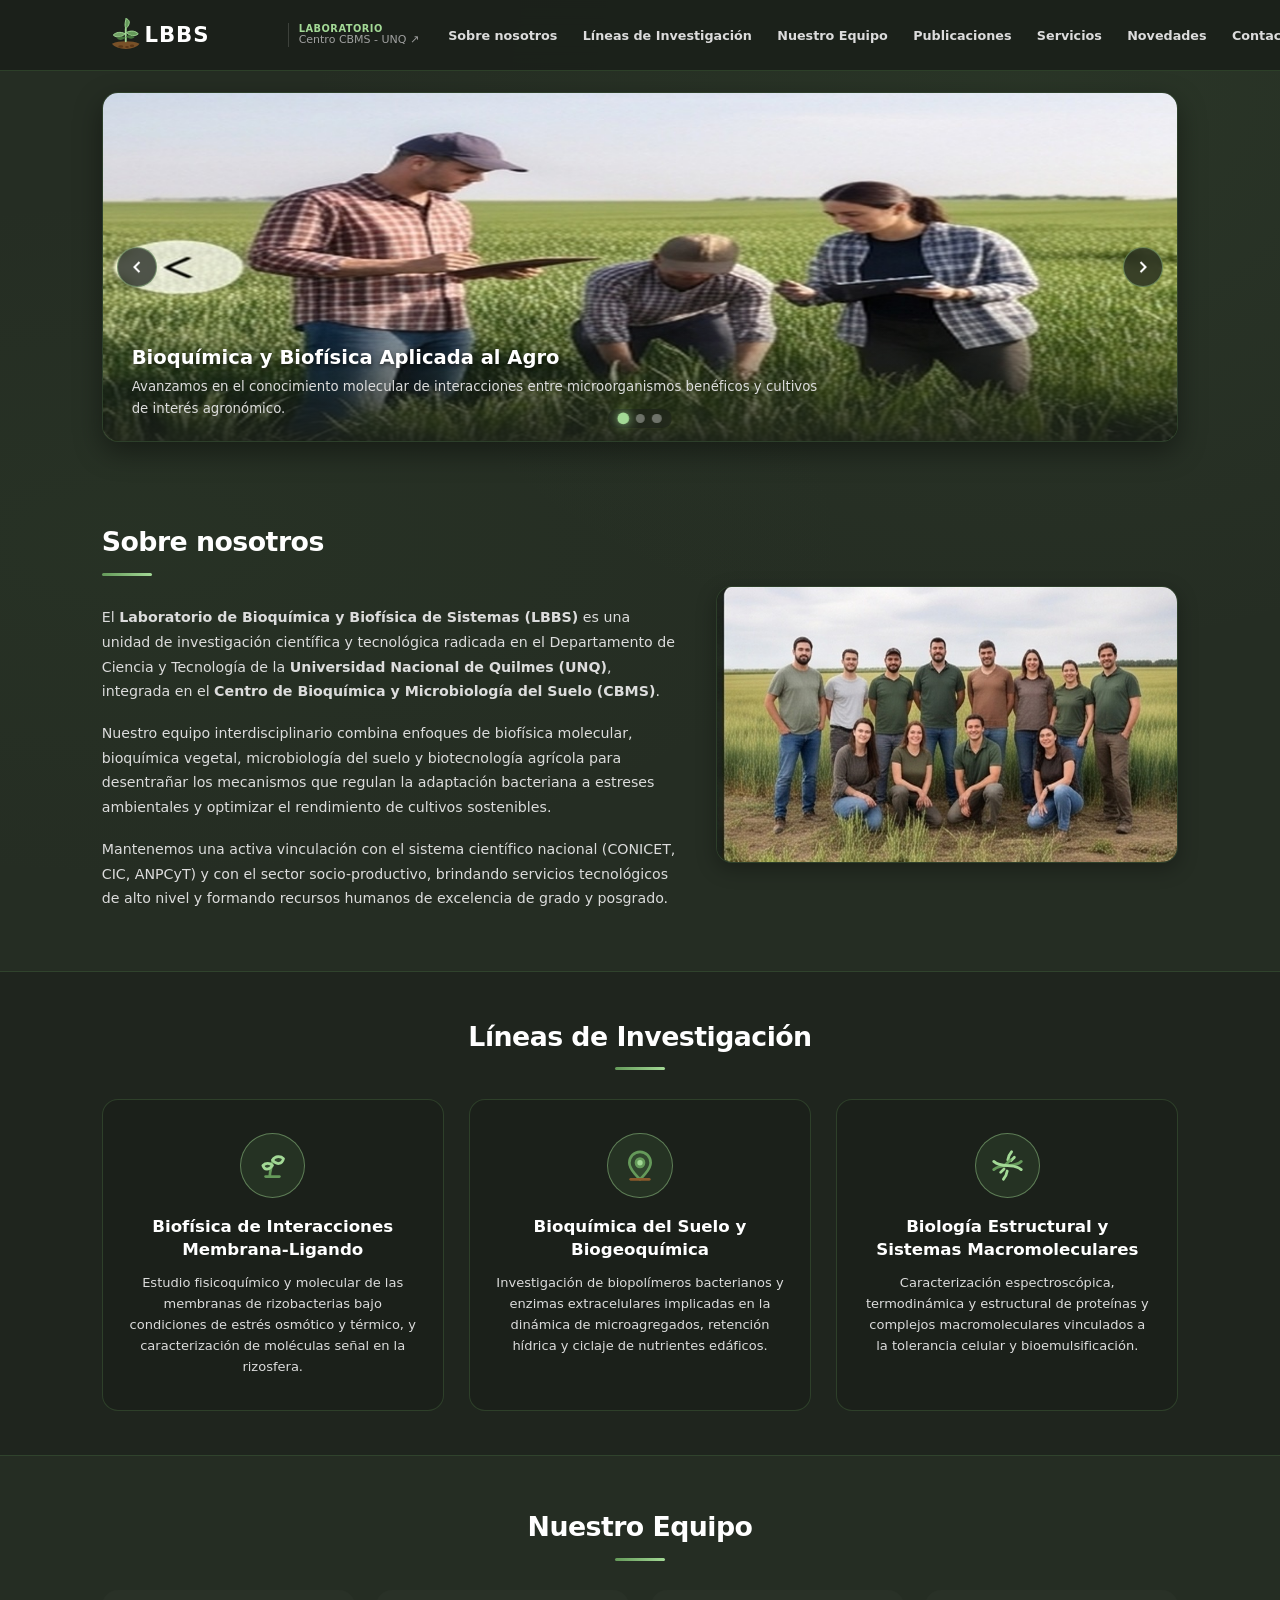
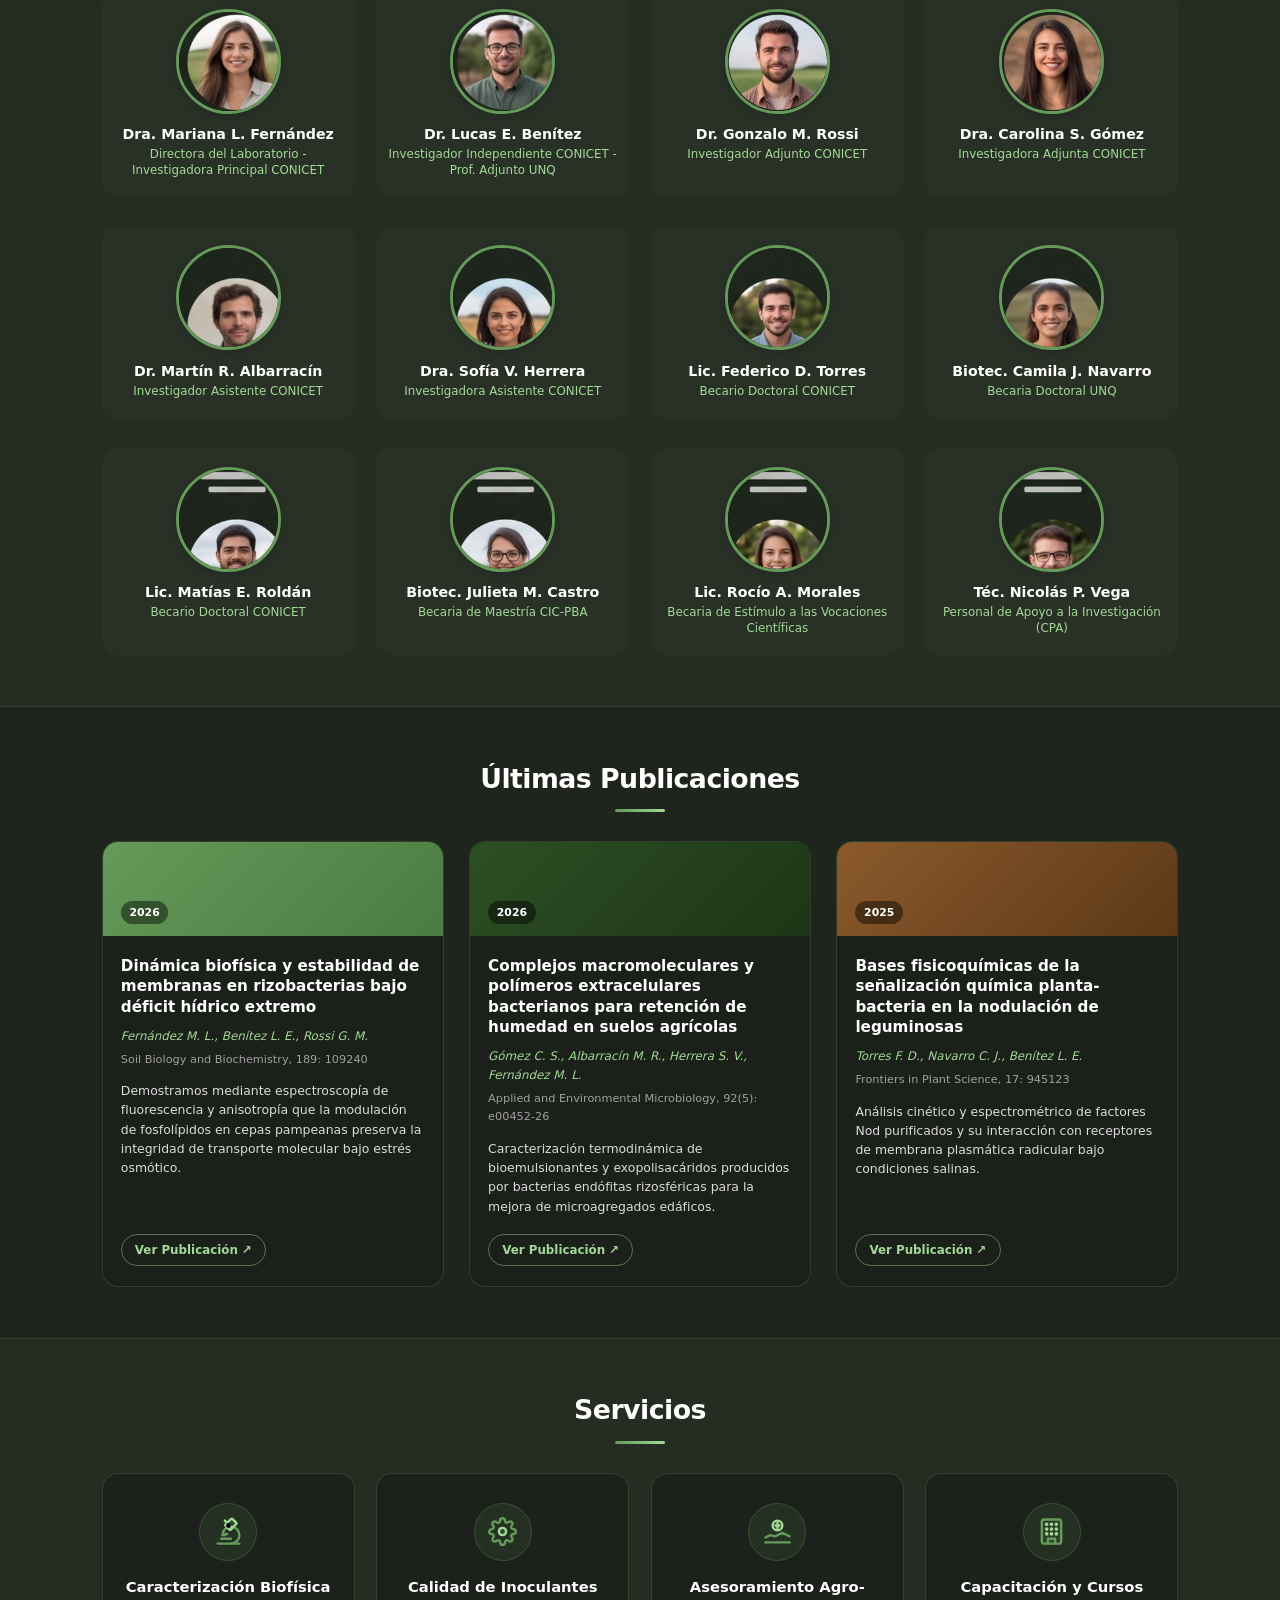
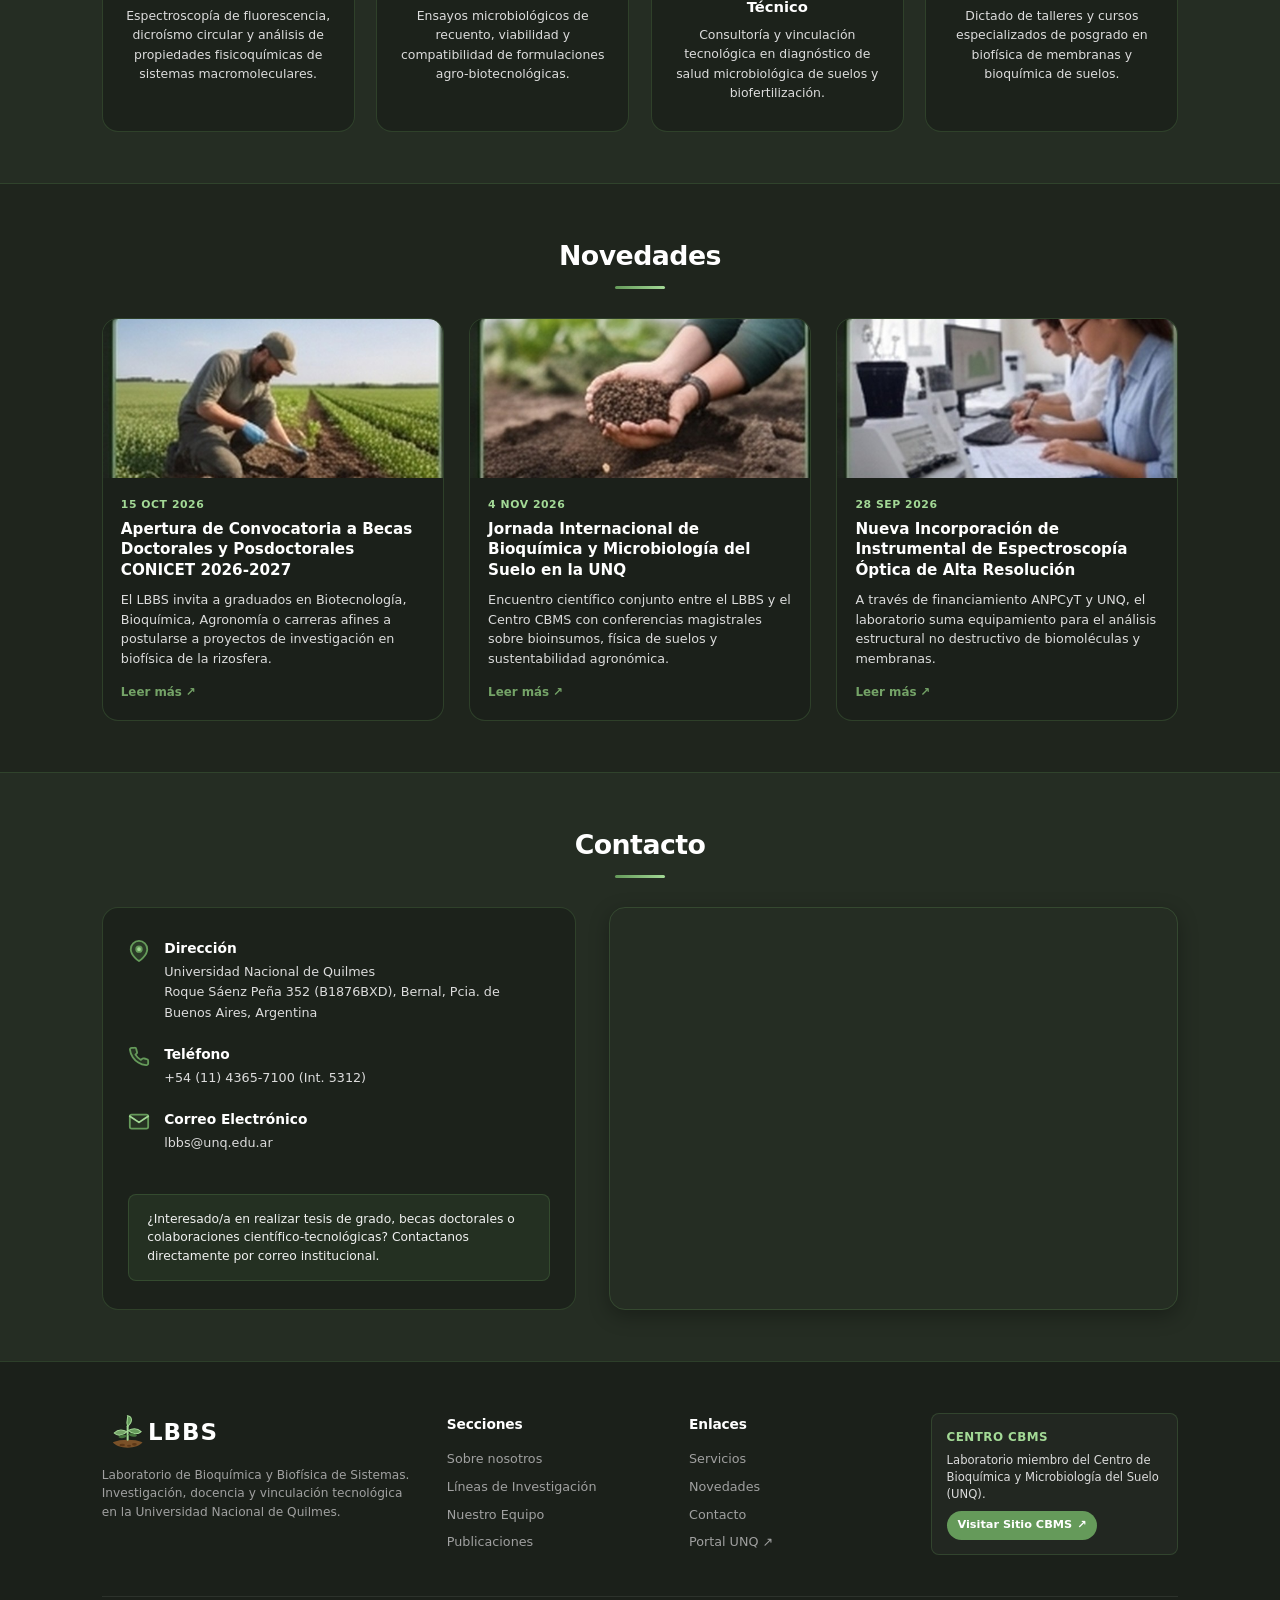
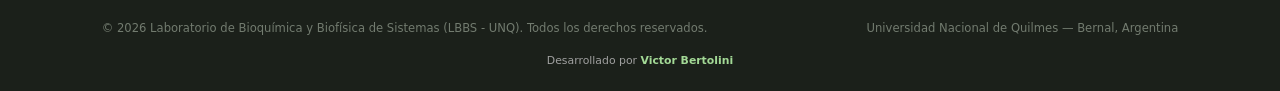
==== commit 32195a57: "feat(footer): add developer credit with GitHub profile link" ====
--- a/index.html
+++ b/index.html
@@ -417,6 +417,8 @@
         <p class="footer-copy">© 2026 Laboratorio de Bioquímica y Biofísica de Sistemas (LBBS - UNQ). <span data-i18n="footer.rights">Todos los derechos reservados.</span></p>
         <p class="footer-institution">Universidad Nacional de Quilmes — Bernal, Argentina</p>
       </div>
+
+      <p class="footer-credits"><span data-i18n="footer.developed_by">Desarrollado por</span> <a href="https://github.com/Bertolini-Victor" target="_blank" rel="noopener noreferrer">Victor Bertolini</a></p>
     </div>
   </footer>
 
--- a/css/styles.css
+++ b/css/styles.css
@@ -1025,6 +1025,24 @@
   justify-content: space-between;
   color: var(--color-text-dim);
   font-size: 0.8rem;
+}
+
+.footer-credits {
+  margin-top: 1rem;
+  text-align: center;
+  color: var(--color-text-muted);
+  font-size: 0.75rem;
+}
+
+.footer-credits a {
+  color: var(--color-accent-mint);
+  text-decoration: none;
+  font-weight: var(--font-weight-semibold);
+}
+
+.footer-credits a:hover,
+.footer-credits a:focus-visible {
+  text-decoration: underline;
 }
 
 /* ==========================================================================
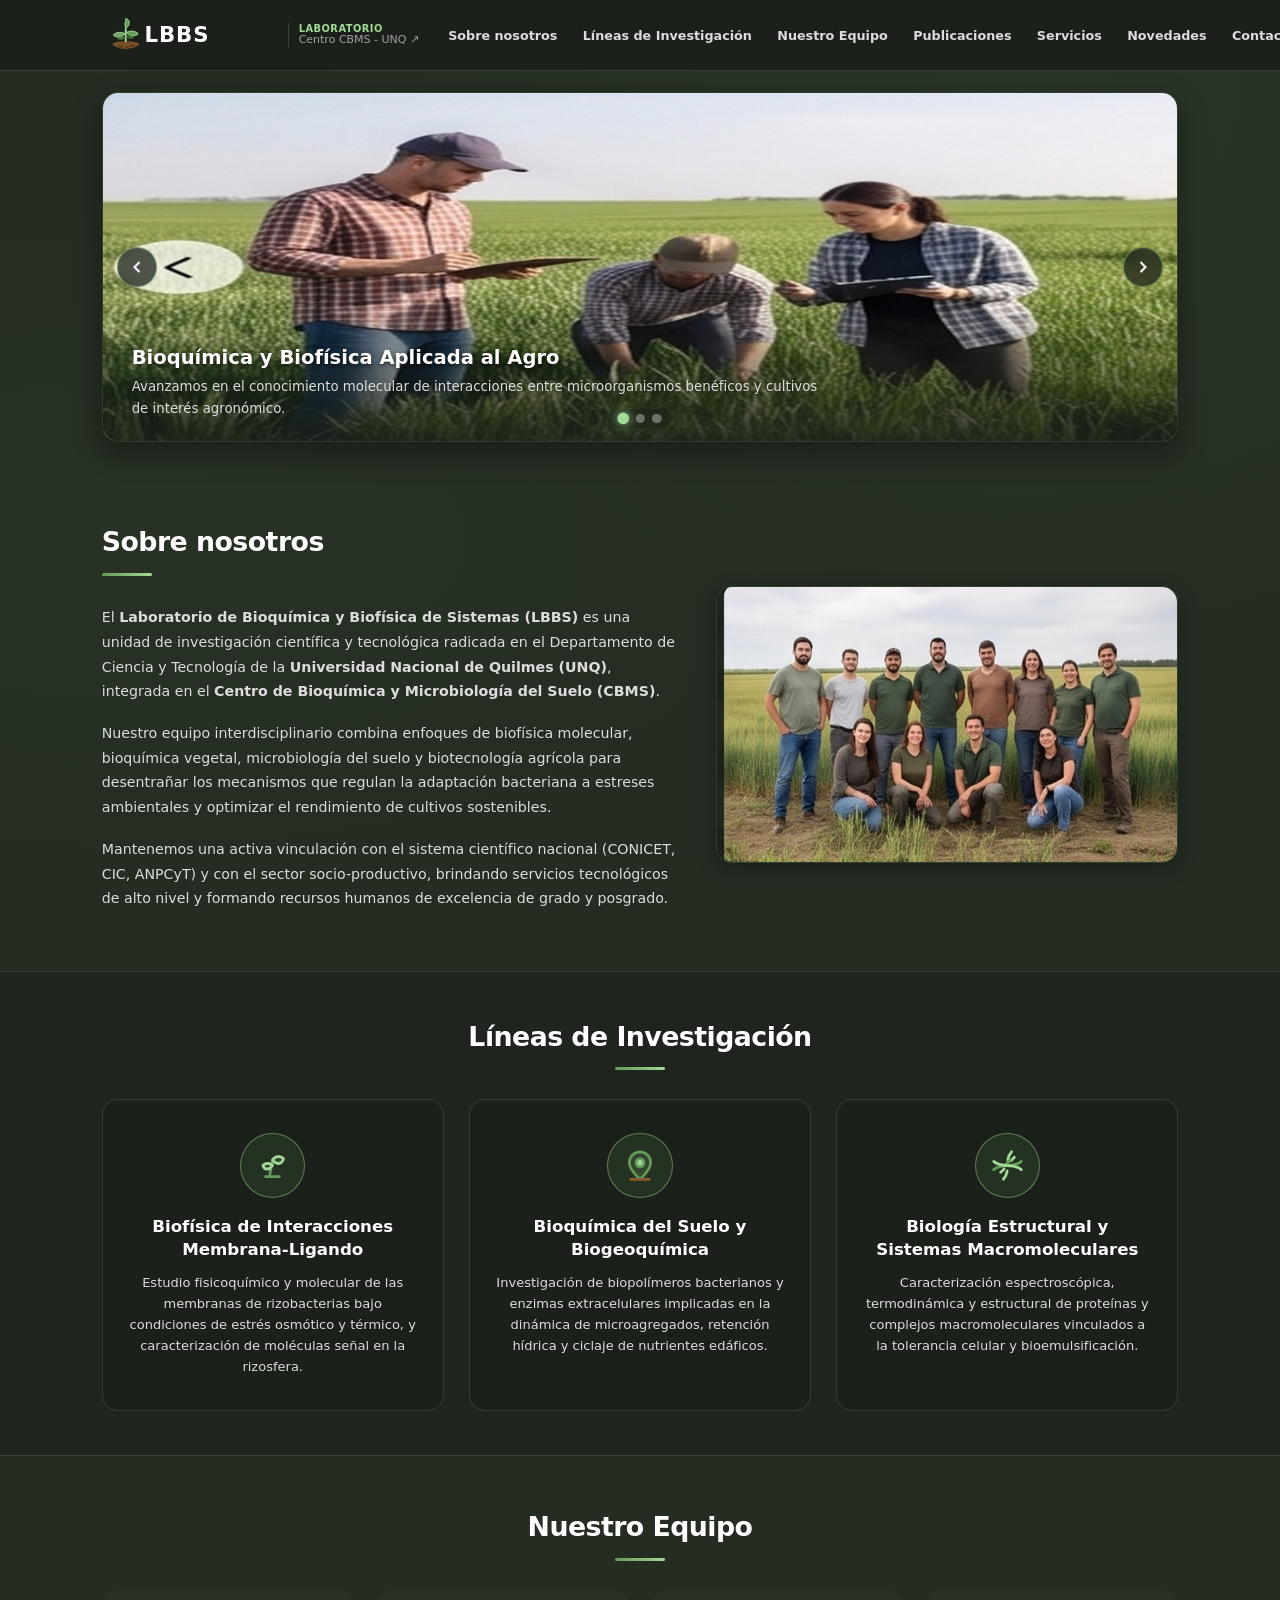
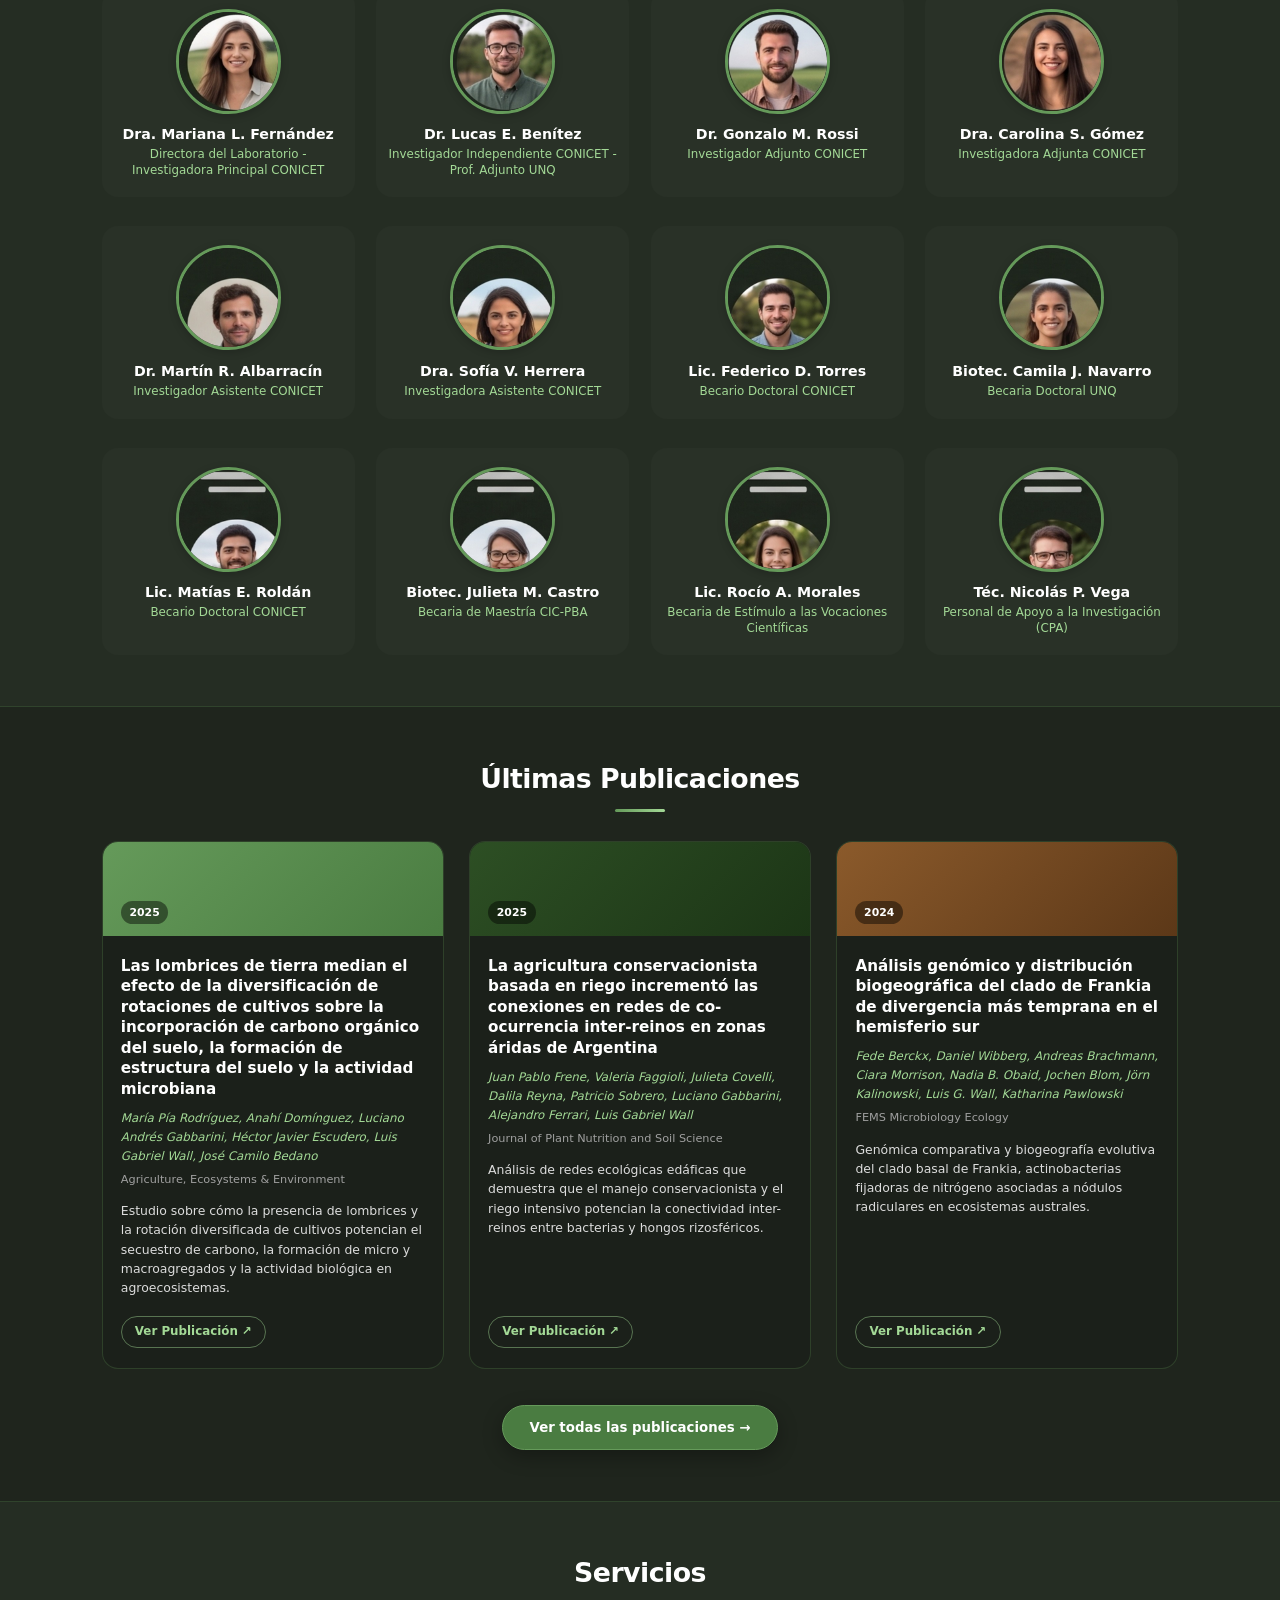
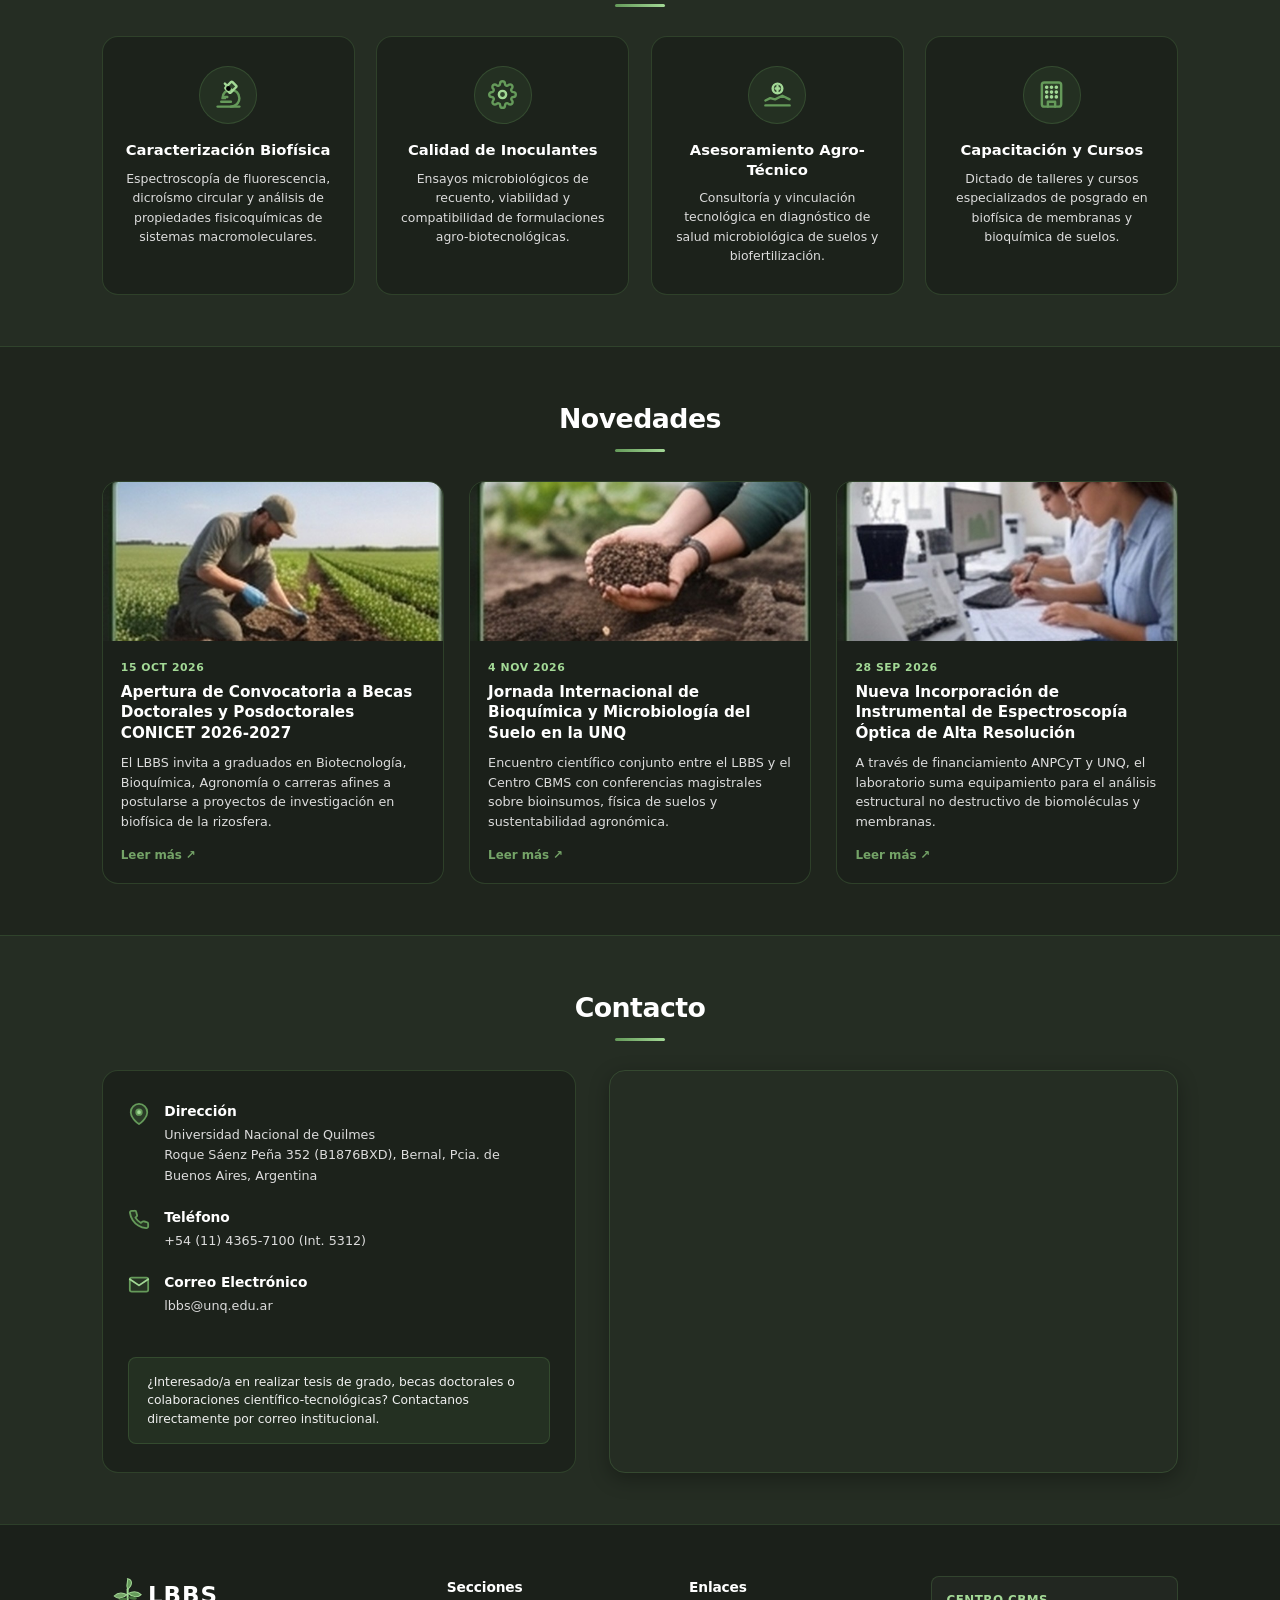
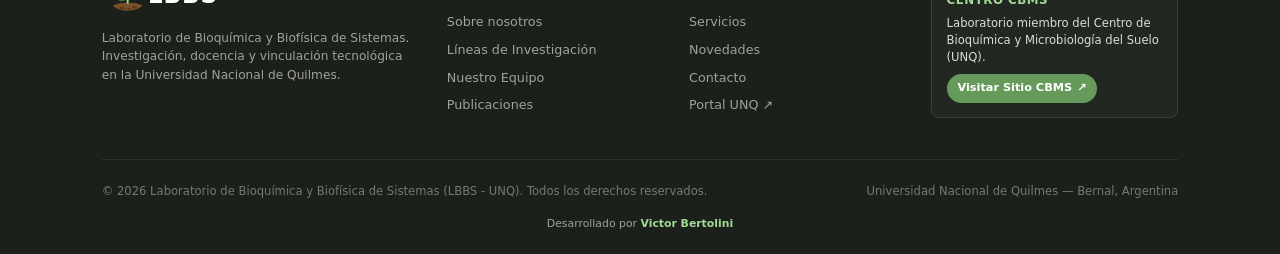
==== commit a7def095: "feat(publications): adapt paper catalog to official dataset, add standalone catalog page with search" ====
--- a/index.html
+++ b/index.html
@@ -258,6 +258,11 @@
         <div class="publications-grid" id="publicationsContainer" aria-live="polite">
           <!-- Renderizado dinámico desde data/publicaciones.json vía content-loader.js -->
         </div>
+        <div class="publications-cta">
+          <a href="publicaciones.html" class="pub-all-btn">
+            <span data-i18n="publications.view_all">Ver todas las publicaciones →</span>
+          </a>
+        </div>
       </div>
     </section>
 
--- a/css/styles.css
+++ b/css/styles.css
@@ -1044,6 +1044,232 @@
 .footer-credits a:focus-visible {
   text-decoration: underline;
 }
+
+/* ==========================================================================
+   Secondary Pages & Publications Catalog
+   ========================================================================== */
+
+.page-hero {
+  padding: 3.5rem 0 2rem;
+  border-bottom: 1px solid var(--border-subtle);
+  background: linear-gradient(180deg, var(--color-surface-dark) 0%, var(--color-canvas) 100%);
+}
+
+.page-hero .breadcrumb {
+  margin-bottom: 1.25rem;
+}
+
+.breadcrumb-link {
+  display: inline-flex;
+  align-items: center;
+  gap: 0.4rem;
+  font-size: 0.86rem;
+  font-weight: var(--font-weight-medium);
+  color: var(--color-accent-mint);
+  text-decoration: none;
+  transition: color var(--transition-fast);
+}
+
+.breadcrumb-link:hover,
+.breadcrumb-link:focus-visible {
+  color: var(--color-text-white);
+  text-decoration: underline;
+}
+
+.page-hero-title {
+  font-size: 2.15rem;
+  font-weight: var(--font-weight-extrabold);
+  color: var(--color-text-white);
+  line-height: 1.2;
+  margin-bottom: 0.75rem;
+}
+
+.page-hero-subtitle {
+  font-size: 1rem;
+  color: var(--color-text-secondary);
+  max-width: 48rem;
+  line-height: 1.6;
+}
+
+/* Publications CTA on Home Page */
+.publications-cta {
+  margin-top: 2.5rem;
+  display: flex;
+  justify-content: center;
+}
+
+.pub-all-btn {
+  display: inline-flex;
+  align-items: center;
+  gap: 0.5rem;
+  padding: 0.75rem 1.85rem;
+  font-size: 0.92rem;
+  font-weight: var(--font-weight-semibold);
+  color: var(--color-text-white);
+  background-color: var(--color-primary-deep);
+  border: 1px solid var(--color-primary);
+  border-radius: var(--radius-pill);
+  text-decoration: none;
+  box-shadow: var(--shadow-card);
+  transition: all var(--transition-normal);
+}
+
+.pub-all-btn:hover,
+.pub-all-btn:focus-visible {
+  background-color: var(--color-primary);
+  color: var(--color-text-white);
+  transform: translateY(-2px);
+  box-shadow: var(--shadow-glow-mint);
+}
+
+/* Filter Controls Toolbar */
+.pub-filter-section {
+  padding: 2.5rem 0 4rem;
+}
+
+.pub-filter-toolbar {
+  background-color: var(--color-surface-card);
+  backdrop-filter: blur(12px);
+  -webkit-backdrop-filter: blur(12px);
+  border: 1px solid var(--border-subtle);
+  border-radius: var(--radius-card);
+  padding: 1.5rem 1.75rem;
+  margin-bottom: 2.25rem;
+  box-shadow: var(--shadow-card);
+}
+
+.filter-controls-grid {
+  display: grid;
+  grid-template-columns: 2fr 1fr 1fr;
+  gap: 1.25rem;
+  align-items: flex-end;
+}
+
+.filter-field {
+  display: flex;
+  flex-direction: column;
+  gap: 0.45rem;
+}
+
+.filter-label {
+  font-size: 0.82rem;
+  font-weight: var(--font-weight-semibold);
+  color: var(--color-text-secondary);
+  text-transform: uppercase;
+  letter-spacing: 0.5px;
+}
+
+.filter-input,
+.filter-select {
+  width: 100%;
+  padding: 0.65rem 0.95rem;
+  background-color: rgba(0, 0, 0, 0.28);
+  border: 1px solid var(--border-subtle);
+  border-radius: var(--radius-sm);
+  color: var(--color-text-white);
+  font-family: inherit;
+  font-size: 0.9rem;
+  outline: none;
+  transition: border-color var(--transition-fast), box-shadow var(--transition-fast);
+}
+
+.filter-input:focus,
+.filter-select:focus {
+  border-color: var(--color-accent-mint);
+  box-shadow: 0 0 0 3px rgba(163, 217, 150, 0.2);
+}
+
+.filter-input::placeholder {
+  color: var(--color-text-dim);
+}
+
+.filter-select {
+  cursor: pointer;
+  appearance: none;
+  background-image: url("data:image/svg+xml,%3Csvg xmlns='http://www.w3.org/2000/svg' width='12' height='12' viewBox='0 0 24 24' fill='none' stroke='%23a3d996' stroke-width='2' stroke-linecap='round' stroke-linejoin='round'%3E%3Cpolyline points='6 9 12 15 18 9'%3E%3C/polyline%3E%3C/svg%3E");
+  background-repeat: no-repeat;
+  background-position: right 0.85rem center;
+  padding-right: 2.2rem;
+}
+
+.filter-select option {
+  background-color: var(--color-surface-dark);
+  color: var(--color-text-white);
+}
+
+.filter-status-row {
+  display: flex;
+  align-items: center;
+  justify-content: space-between;
+  margin-top: 1.25rem;
+  padding-top: 1rem;
+  border-top: 1px solid rgba(255, 255, 255, 0.06);
+  font-size: 0.84rem;
+}
+
+.filter-count-badge {
+  color: var(--color-text-muted);
+}
+
+.filter-count-highlight {
+  color: var(--color-accent-mint);
+  font-weight: var(--font-weight-bold);
+}
+
+.filter-reset-btn {
+  background: transparent;
+  border: 1px solid var(--border-subtle);
+  color: var(--color-text-secondary);
+  padding: 0.35rem 0.85rem;
+  border-radius: var(--radius-pill);
+  font-size: 0.78rem;
+  font-weight: var(--font-weight-medium);
+  cursor: pointer;
+  transition: all var(--transition-fast);
+}
+
+.filter-reset-btn:hover {
+  background-color: var(--overlay-light-medium);
+  color: var(--color-text-white);
+  border-color: var(--color-accent-mint);
+}
+
+.pub-empty-state {
+  grid-column: 1 / -1;
+  text-align: center;
+  padding: 3.5rem 1.5rem;
+  background-color: var(--color-surface-card);
+  border: 1px dashed var(--border-subtle);
+  border-radius: var(--radius-card);
+  color: var(--color-text-muted);
+}
+
+.pub-empty-icon {
+  width: 3rem;
+  height: 3rem;
+  margin-bottom: 1rem;
+  opacity: 0.6;
+}
+
+.pub-empty-title {
+  font-size: 1.15rem;
+  color: var(--color-text-primary);
+  margin-bottom: 0.5rem;
+}
+
+.pub-empty-text {
+  font-size: 0.9rem;
+  max-width: 32rem;
+  margin: 0 auto 1.25rem;
+}
+
+@media (max-width: 900px) {
+  .filter-controls-grid {
+    grid-template-columns: 1fr;
+    gap: 1rem;
+  }
+}
+
 
 /* ==========================================================================
    12. Responsive Breakpoints & Mobile Drawer
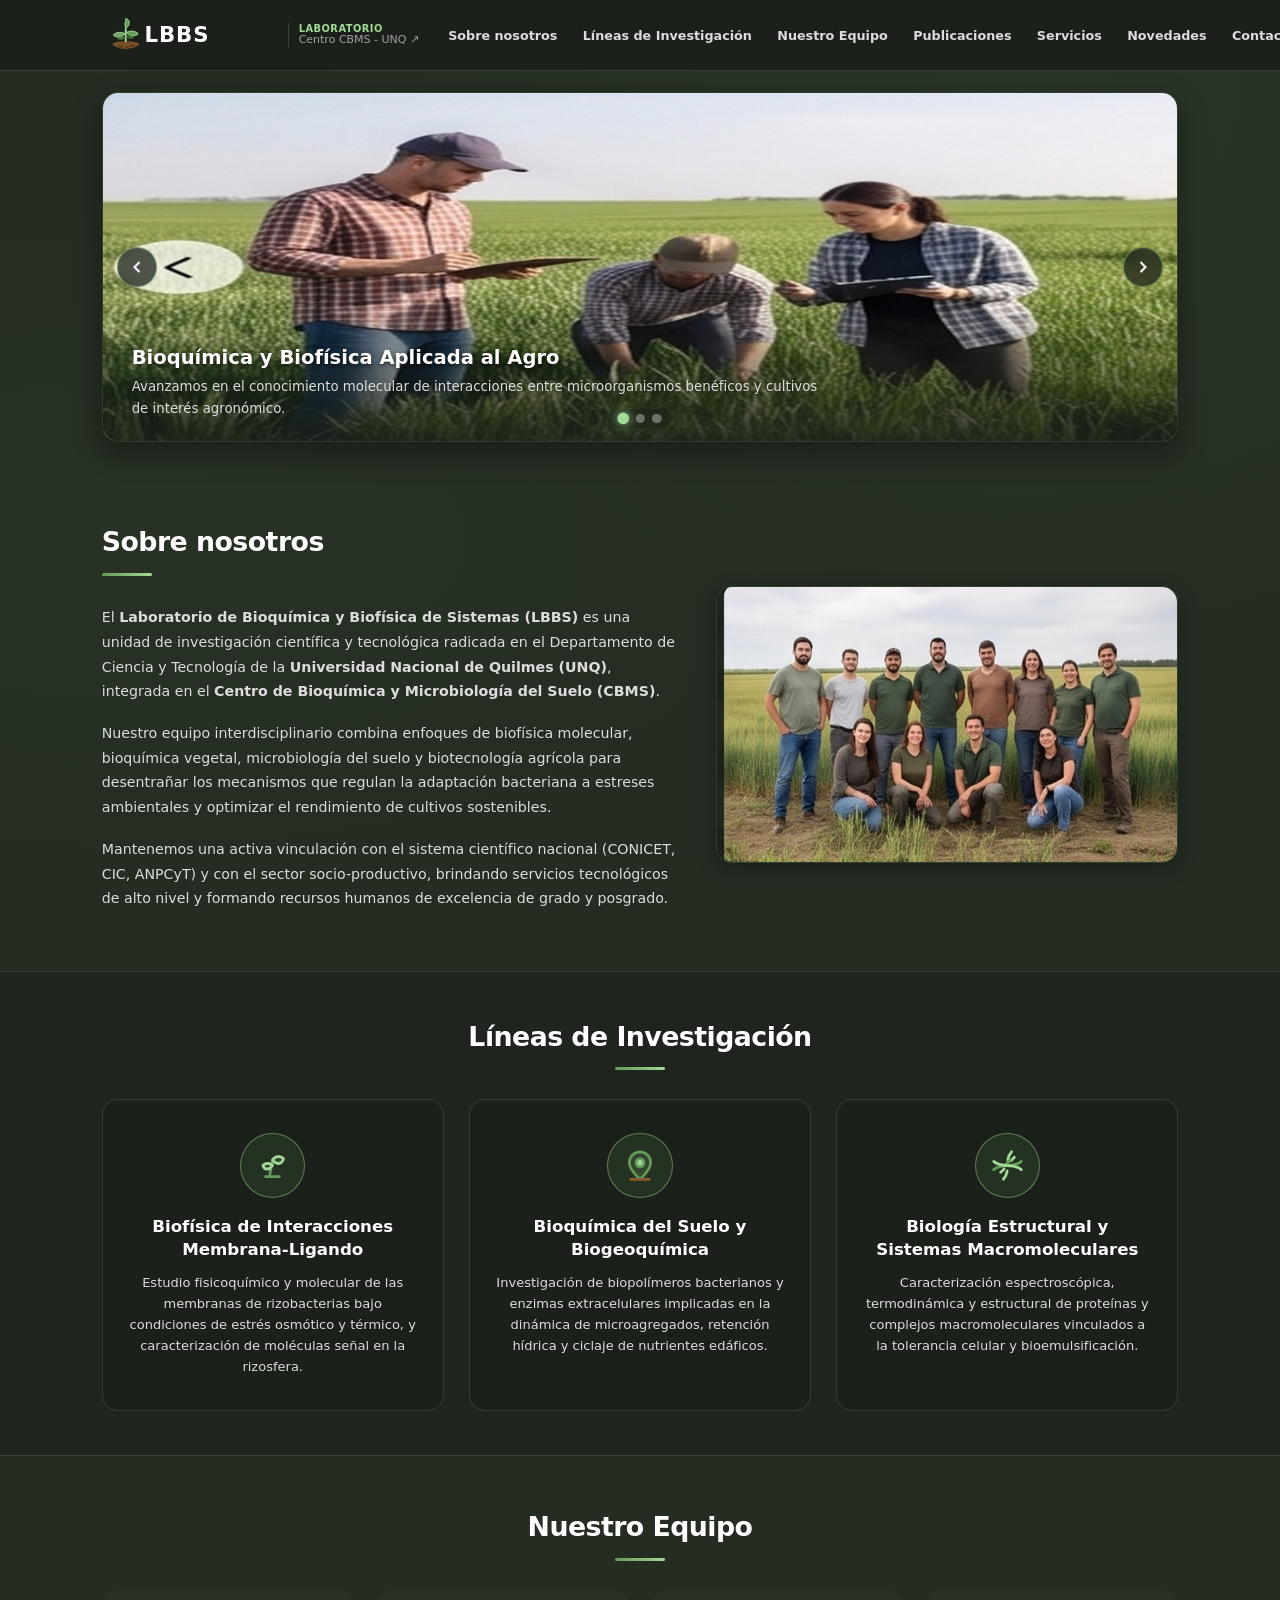
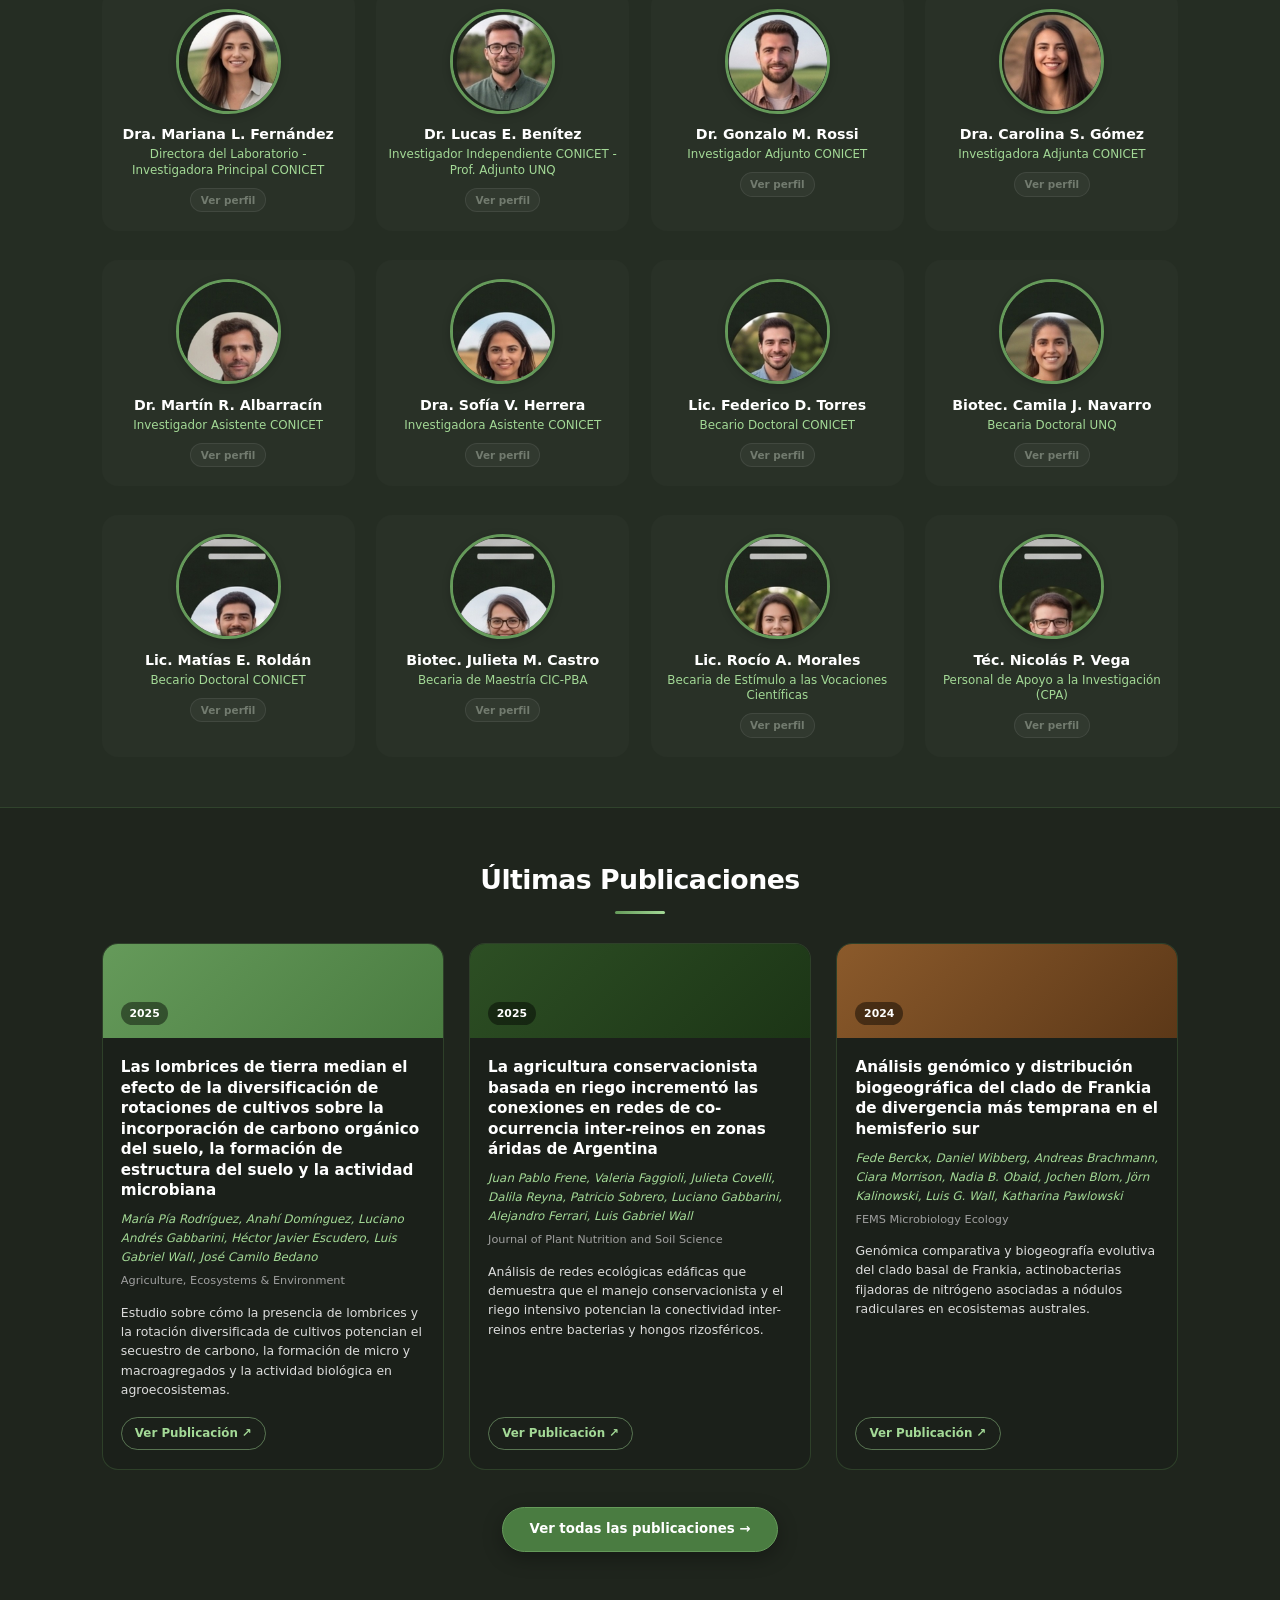
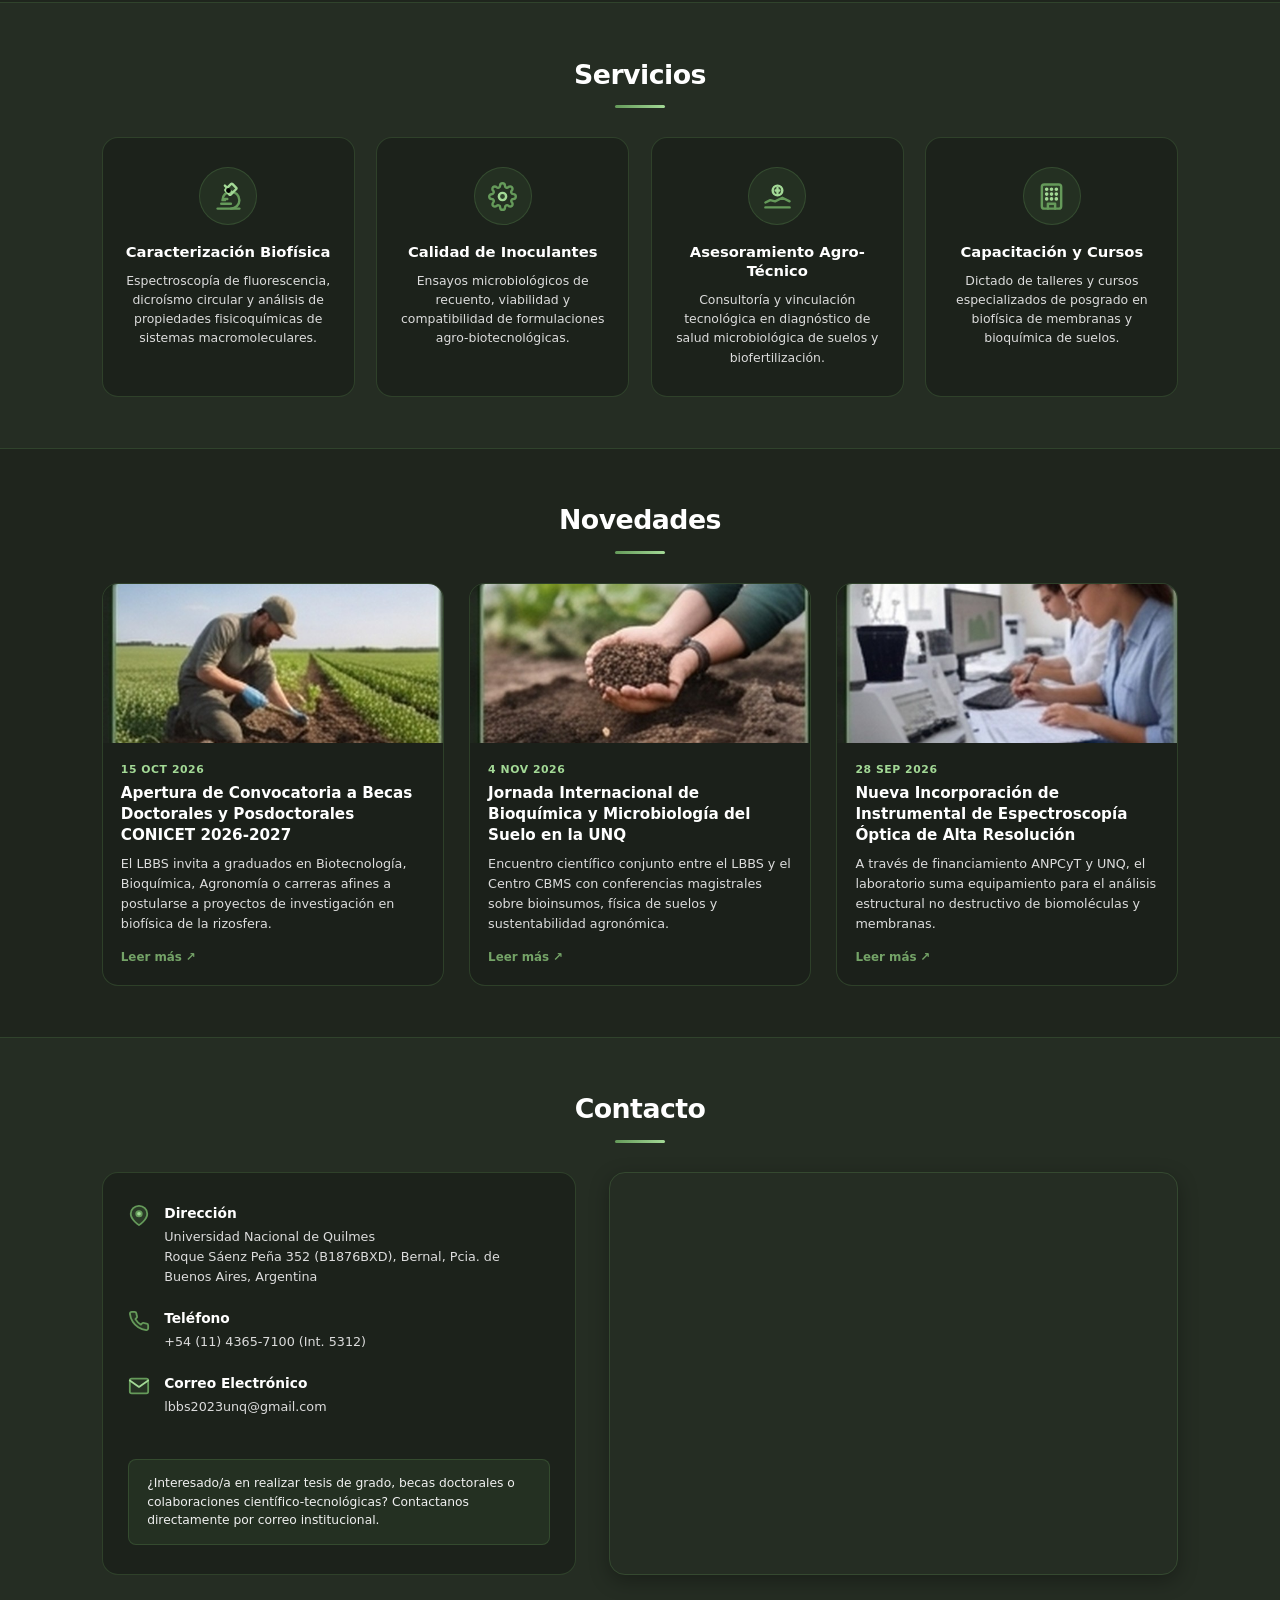
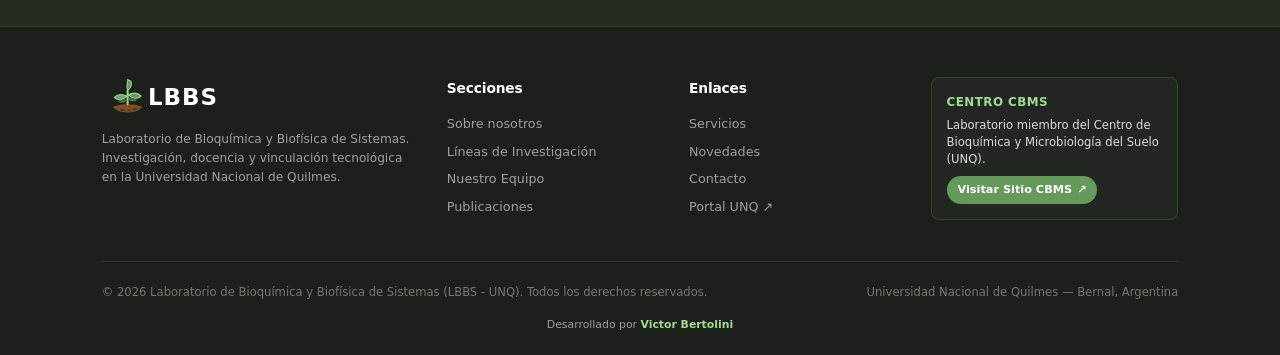
==== commit e3cad205: "feat(team): add interactive profile modal displaying researcher photo, name, title, and bio" ====
--- a/index.html
+++ b/index.html
@@ -1,436 +1,797 @@
-<!DOCTYPE html>
+<!doctype html>
 <html lang="es">
-<head>
-  <meta charset="UTF-8">
-  <meta name="viewport" content="width=device-width, initial-scale=1.0">
-  <title>LBBS | Laboratorio de Bioquímica y Biofísica de Sistemas - UNQ / CBMS</title>
-  
-  <!-- Primary Meta Tags -->
-  <meta name="title" content="LBBS | Laboratorio de Bioquímica y Biofísica de Sistemas - UNQ / CBMS">
-  <meta name="description" content="Sitio oficial del Laboratorio de Bioquímica y Biofísica de Sistemas (LBBS), perteneciente al Centro de Bioquímica y Microbiología del Suelo (CBMS) de la Universidad Nacional de Quilmes (UNQ).">
-  <meta name="keywords" content="LBBS, CBMS, UNQ, Bioquímica, Biofísica, Microbiología del Suelo, Rizobacterias, CONICET, Bernal, Ciencia y Tecnología">
-  <meta name="author" content="Laboratorio de Bioquímica y Biofísica de Sistemas (LBBS)">
-  <meta name="robots" content="index, follow">
-
-  <!-- Canonical and Alternates -->
-  <link rel="canonical" href="https://lbbs-cbms.github.io/">
-  <link rel="alternate" hreflang="es" href="https://lbbs-cbms.github.io/">
-  <link rel="alternate" hreflang="en" href="https://lbbs-cbms.github.io/">
-  <link rel="alternate" hreflang="x-default" href="https://lbbs-cbms.github.io/">
-
-  <!-- Open Graph / Facebook -->
-  <meta property="og:type" content="website">
-  <meta property="og:url" content="https://lbbs-cbms.github.io/">
-  <meta property="og:title" content="LBBS | Laboratorio de Bioquímica y Biofísica de Sistemas - UNQ / CBMS">
-  <meta property="og:description" content="Investigación científica, biofísica de sistemas agro-microbianos, bioinsumos y bioquímica del suelo en la Universidad Nacional de Quilmes.">
-  <meta property="og:image" content="https://lbbs-cbms.github.io/imgs/seo/og-preview.jpg">
-  <meta property="og:locale" content="es_AR">
-  <meta property="og:locale:alternate" content="en_US">
-
-  <!-- Twitter -->
-  <meta property="twitter:card" content="summary_large_image">
-  <meta property="twitter:url" content="https://lbbs-cbms.github.io/">
-  <meta property="twitter:title" content="LBBS | Laboratorio de Bioquímica y Biofísica de Sistemas - UNQ / CBMS">
-  <meta property="twitter:description" content="Investigación científica, biofísica de sistemas agro-microbianos y bioquímica del suelo en la Universidad Nacional de Quilmes.">
-  <meta property="twitter:image" content="https://lbbs-cbms.github.io/imgs/seo/og-preview.jpg">
-
-  <!-- Favicons -->
-  <link rel="icon" type="image/svg+xml" href="imgs/logo/favicon.svg">
-  <link rel="alternate icon" type="image/x-icon" href="imgs/logo/favicon.ico">
-
-  <!-- Stylesheets (Zero External CDNs) -->
-  <link rel="stylesheet" href="css/tokens.css">
-  <link rel="stylesheet" href="css/styles.css">
-
-  <!-- Academic & Institutional Schema.org JSON-LD -->
-  <script type="application/ld+json">
-  {
-    "@context": "https://schema.org",
-    "@type": "ResearchOrganization",
-    "name": "Laboratorio de Bioquímica y Biofísica de Sistemas",
-    "alternateName": "LBBS",
-    "url": "https://lbbs-cbms.github.io/",
-    "logo": "https://lbbs-cbms.github.io/imgs/logo/lbbs-logo.svg",
-    "description": "Laboratorio de investigación científica en biofísica molecular, bioquímica y microbiología aplicada al suelo y a la agricultura.",
-    "address": {
-      "@type": "PostalAddress",
-      "streetAddress": "Roque Sáenz Peña 352",
-      "addressLocality": "Bernal",
-      "addressRegion": "Buenos Aires",
-      "postalCode": "B1876BXD",
-      "addressCountry": "AR"
-    },
-    "parentOrganization": [
-      {
-        "@type": "ResearchOrganization",
-        "name": "Centro de Bioquímica y Microbiología del Suelo",
-        "alternateName": "CBMS",
-        "url": "https://cbms-unq.github.io/"
-      },
-      {
-        "@type": "CollegeOrUniversity",
-        "name": "Universidad Nacional de Quilmes",
-        "alternateName": "UNQ",
-        "url": "https://www.unq.edu.ar/"
-      }
-    ]
-  }
-  </script>
-</head>
-<body>
-
-  <!-- ==========================================================================
+	<head>
+		<meta charset="UTF-8" />
+		<meta name="viewport" content="width=device-width, initial-scale=1.0" />
+		<title>
+			LBBS | Laboratorio de Bioquímica y Biofísica de Sistemas - UNQ / CBMS
+		</title>
+
+		<!-- Primary Meta Tags -->
+		<meta
+			name="title"
+			content="LBBS | Laboratorio de Bioquímica y Biofísica de Sistemas - UNQ / CBMS" />
+		<meta
+			name="description"
+			content="Sitio oficial del Laboratorio de Bioquímica y Biofísica de Sistemas (LBBS), perteneciente al Centro de Bioquímica y Microbiología del Suelo (CBMS) de la Universidad Nacional de Quilmes (UNQ)." />
+		<meta
+			name="keywords"
+			content="LBBS, CBMS, UNQ, Bioquímica, Biofísica, Microbiología del Suelo, Rizobacterias, CONICET, Bernal, Ciencia y Tecnología" />
+		<meta
+			name="author"
+			content="Laboratorio de Bioquímica y Biofísica de Sistemas (LBBS)" />
+		<meta name="robots" content="index, follow" />
+
+		<!-- Canonical and Alternates -->
+		<link rel="canonical" href="https://lbbs-cbms.github.io/" />
+		<link rel="alternate" hreflang="es" href="https://lbbs-cbms.github.io/" />
+		<link rel="alternate" hreflang="en" href="https://lbbs-cbms.github.io/" />
+		<link
+			rel="alternate"
+			hreflang="x-default"
+			href="https://lbbs-cbms.github.io/" />
+
+		<!-- Open Graph / Facebook -->
+		<meta property="og:type" content="website" />
+		<meta property="og:url" content="https://lbbs-cbms.github.io/" />
+		<meta
+			property="og:title"
+			content="LBBS | Laboratorio de Bioquímica y Biofísica de Sistemas - UNQ / CBMS" />
+		<meta
+			property="og:description"
+			content="Investigación científica, biofísica de sistemas agro-microbianos, bioinsumos y bioquímica del suelo en la Universidad Nacional de Quilmes." />
+		<meta
+			property="og:image"
+			content="https://lbbs-cbms.github.io/imgs/seo/og-preview.jpg" />
+		<meta property="og:locale" content="es_AR" />
+		<meta property="og:locale:alternate" content="en_US" />
+
+		<!-- Twitter -->
+		<meta property="twitter:card" content="summary_large_image" />
+		<meta property="twitter:url" content="https://lbbs-cbms.github.io/" />
+		<meta
+			property="twitter:title"
+			content="LBBS | Laboratorio de Bioquímica y Biofísica de Sistemas - UNQ / CBMS" />
+		<meta
+			property="twitter:description"
+			content="Investigación científica, biofísica de sistemas agro-microbianos y bioquímica del suelo en la Universidad Nacional de Quilmes." />
+		<meta
+			property="twitter:image"
+			content="https://lbbs-cbms.github.io/imgs/seo/og-preview.jpg" />
+
+		<!-- Favicons -->
+		<link rel="icon" type="image/svg+xml" href="imgs/logo/favicon.svg" />
+		<link
+			rel="alternate icon"
+			type="image/x-icon"
+			href="imgs/logo/favicon.ico" />
+
+		<!-- Stylesheets (Zero External CDNs) -->
+		<link rel="stylesheet" href="css/tokens.css" />
+		<link rel="stylesheet" href="css/styles.css" />
+
+		<!-- Academic & Institutional Schema.org JSON-LD -->
+		<script type="application/ld+json">
+			{
+				"@context": "https://schema.org",
+				"@type": "ResearchOrganization",
+				"name": "Laboratorio de Bioquímica y Biofísica de Sistemas",
+				"alternateName": "LBBS",
+				"url": "https://lbbs-cbms.github.io/",
+				"logo": "https://lbbs-cbms.github.io/imgs/logo/lbbs-logo.svg",
+				"description": "Laboratorio de investigación científica en biofísica molecular, bioquímica y microbiología aplicada al suelo y a la agricultura.",
+				"address": {
+					"@type": "PostalAddress",
+					"streetAddress": "Roque Sáenz Peña 352",
+					"addressLocality": "Bernal",
+					"addressRegion": "Buenos Aires",
+					"postalCode": "B1876BXD",
+					"addressCountry": "AR"
+				},
+				"parentOrganization": [
+					{
+						"@type": "ResearchOrganization",
+						"name": "Centro de Bioquímica y Microbiología del Suelo",
+						"alternateName": "CBMS",
+						"url": "https://cbms-unq.github.io/"
+					},
+					{
+						"@type": "CollegeOrUniversity",
+						"name": "Universidad Nacional de Quilmes",
+						"alternateName": "UNQ",
+						"url": "https://www.unq.edu.ar/"
+					}
+				]
+			}
+		</script>
+	</head>
+	<body>
+		<!-- ==========================================================================
        1. Header: Logo LBBS + Navegación Institucional + Selector Idioma
        ========================================================================== -->
-  <header class="site-header">
-    <div class="container">
-      <nav class="navbar" aria-label="Navegación principal">
-        <div class="brand-wrapper">
-          <a href="#hero" class="brand-link" aria-label="Inicio LBBS">
-            <img src="imgs/logo/lbbs-logo.svg" alt="LBBS" class="brand-logo-img">
-          </a>
-          <div class="brand-badge">
-            <span class="brand-badge-sup" data-i18n="header.lab">Laboratorio</span>
-            <a href="https://cbms-unq.github.io/" target="_blank" rel="noopener noreferrer" class="brand-badge-sub" title="Visitar portal del Centro CBMS">Centro CBMS - UNQ ↗</a>
-          </div>
-        </div>
-
-        <button class="nav-toggle" id="navToggle" aria-label="Abrir menú de navegación" aria-expanded="false" aria-controls="navMenu">
-          <span></span>
-          <span></span>
-          <span></span>
-        </button>
-
-        <div class="nav-menu" id="navMenu">
-          <ul class="nav-list">
-            <li class="nav-item"><a href="#sobre-nosotros" class="nav-link" data-i18n="nav.about">Sobre nosotros</a></li>
-            <li class="nav-item"><a href="#investigacion" class="nav-link" data-i18n="nav.research">Líneas de Investigación</a></li>
-            <li class="nav-item"><a href="#equipo" class="nav-link" data-i18n="nav.team">Nuestro Equipo</a></li>
-            <li class="nav-item"><a href="#publicaciones" class="nav-link" data-i18n="nav.publications">Publicaciones</a></li>
-            <li class="nav-item"><a href="#servicios" class="nav-link" data-i18n="nav.services">Servicios</a></li>
-            <li class="nav-item"><a href="#novedades" class="nav-link" data-i18n="nav.news">Novedades</a></li>
-            <li class="nav-item"><a href="#contacto" class="nav-link" data-i18n="nav.contact">Contacto</a></li>
-          </ul>
-
-          <div class="lang-switch" role="group" aria-label="Selector de idioma">
-            <button class="lang-btn active" id="btnLangEs" data-lang="es" aria-label="Cambiar a Español">ES</button>
-            <button class="lang-btn" id="btnLangEn" data-lang="en" aria-label="Switch to English">EN</button>
-          </div>
-        </div>
-      </nav>
-    </div>
-  </header>
-
-  <main>
-    <!-- ==========================================================================
+		<header class="site-header">
+			<div class="container">
+				<nav class="navbar" aria-label="Navegación principal">
+					<div class="brand-wrapper">
+						<a href="#hero" class="brand-link" aria-label="Inicio LBBS">
+							<img
+								src="imgs/logo/lbbs-logo.svg"
+								alt="LBBS"
+								class="brand-logo-img" />
+						</a>
+						<div class="brand-badge">
+							<span class="brand-badge-sup" data-i18n="header.lab"
+								>Laboratorio</span
+							>
+							<a
+								href="https://cbms-unq.github.io/"
+								target="_blank"
+								rel="noopener noreferrer"
+								class="brand-badge-sub"
+								title="Visitar portal del Centro CBMS"
+								>Centro CBMS - UNQ ↗</a
+							>
+						</div>
+					</div>
+
+					<button
+						class="nav-toggle"
+						id="navToggle"
+						aria-label="Abrir menú de navegación"
+						aria-expanded="false"
+						aria-controls="navMenu">
+						<span></span>
+						<span></span>
+						<span></span>
+					</button>
+
+					<div class="nav-menu" id="navMenu">
+						<ul class="nav-list">
+							<li class="nav-item">
+								<a href="#sobre-nosotros" class="nav-link" data-i18n="nav.about"
+									>Sobre nosotros</a
+								>
+							</li>
+							<li class="nav-item">
+								<a
+									href="#investigacion"
+									class="nav-link"
+									data-i18n="nav.research"
+									>Líneas de Investigación</a
+								>
+							</li>
+							<li class="nav-item">
+								<a href="#equipo" class="nav-link" data-i18n="nav.team"
+									>Nuestro Equipo</a
+								>
+							</li>
+							<li class="nav-item">
+								<a
+									href="#publicaciones"
+									class="nav-link"
+									data-i18n="nav.publications"
+									>Publicaciones</a
+								>
+							</li>
+							<li class="nav-item">
+								<a href="#servicios" class="nav-link" data-i18n="nav.services"
+									>Servicios</a
+								>
+							</li>
+							<li class="nav-item">
+								<a href="#novedades" class="nav-link" data-i18n="nav.news"
+									>Novedades</a
+								>
+							</li>
+							<li class="nav-item">
+								<a href="#contacto" class="nav-link" data-i18n="nav.contact"
+									>Contacto</a
+								>
+							</li>
+						</ul>
+
+						<div
+							class="lang-switch"
+							role="group"
+							aria-label="Selector de idioma">
+							<button
+								class="lang-btn active"
+								id="btnLangEs"
+								data-lang="es"
+								aria-label="Cambiar a Español">
+								ES
+							</button>
+							<button
+								class="lang-btn"
+								id="btnLangEn"
+								data-lang="en"
+								aria-label="Switch to English">
+								EN
+							</button>
+						</div>
+					</div>
+				</nav>
+			</div>
+		</header>
+
+		<main>
+			<!-- ==========================================================================
          2. Hero: Carrusel Institucional Accesible
          ========================================================================== -->
-    <section class="hero-section" id="hero" aria-label="Imágenes institucionales del laboratorio">
-      <div class="container">
-        <div class="carousel-wrapper" id="heroCarousel" role="region" aria-roledescription="carousel" aria-label="Galería destacada LBBS">
-          <div class="carousel-viewport" id="carouselViewport">
-            <!-- Slide 1 -->
-            <div class="carousel-slide active" role="group" aria-roledescription="slide" aria-label="1 de 3">
-              <img src="imgs/hero/hero-campo.jpg" alt="Investigadores del LBBS inspeccionando cultivos experimentales a campo" class="carousel-img">
-              <div class="carousel-caption">
-                <h2 data-i18n="hero.slide1_title">Bioquímica y Biofísica Aplicada al Agro</h2>
-                <p data-i18n="hero.slide1_desc">Avanzamos en el conocimiento molecular de interacciones entre microorganismos benéficos y cultivos de interés agronómico.</p>
-              </div>
-            </div>
-
-            <!-- Slide 2 -->
-            <div class="carousel-slide" role="group" aria-roledescription="slide" aria-label="2 de 3">
-              <img src="imgs/hero/hero-suelo.jpg" alt="Muestreo y análisis de microbiología y microagregados del suelo" class="carousel-img">
-              <div class="carousel-caption">
-                <h2 data-i18n="hero.slide2_title">Microbiología y Salud del Suelo</h2>
-                <p data-i18n="hero.slide2_desc">Estudiamos consorcios bacterianos, retención hídrica y bioinsumos para la rehabilitación de suelos productivos.</p>
-              </div>
-            </div>
-
-            <!-- Slide 3 -->
-            <div class="carousel-slide" role="group" aria-roledescription="slide" aria-label="3 de 3">
-              <img src="imgs/hero/hero-lab.jpg" alt="Equipamiento biofísico y análisis espectroscópico en laboratorio" class="carousel-img">
-              <div class="carousel-caption">
-                <h2 data-i18n="hero.slide3_title">Tecnología e Investigación de Punta</h2>
-                <p data-i18n="hero.slide3_desc">Infraestructura analítica para espectroscopía molecular, biopolímeros y biofísica de membranas en la UNQ.</p>
-              </div>
-            </div>
-          </div>
-
-          <!-- Controles de Flechas -->
-          <button class="carousel-btn carousel-prev" id="carouselPrev" aria-label="Diapositiva anterior">
-            <svg width="20" height="20" viewBox="0 0 24 24" fill="none" stroke="currentColor" stroke-width="2.5"><polyline points="15 18 9 12 15 6"></polyline></svg>
-          </button>
-          <button class="carousel-btn carousel-next" id="carouselNext" aria-label="Diapositiva siguiente">
-            <svg width="20" height="20" viewBox="0 0 24 24" fill="none" stroke="currentColor" stroke-width="2.5"><polyline points="9 18 15 12 9 6"></polyline></svg>
-          </button>
-
-          <!-- Indicadores de Posición (Dots) -->
-          <div class="carousel-indicators" id="carouselIndicators" role="tablist" aria-label="Indicadores de diapositivas">
-            <button class="carousel-dot active" role="tab" aria-selected="true" aria-label="Ir a diapositiva 1" data-slide="0"></button>
-            <button class="carousel-dot" role="tab" aria-selected="false" aria-label="Ir a diapositiva 2" data-slide="1"></button>
-            <button class="carousel-dot" role="tab" aria-selected="false" aria-label="Ir a diapositiva 3" data-slide="2"></button>
-          </div>
-        </div>
-      </div>
-    </section>
-
-    <!-- ==========================================================================
+			<section
+				class="hero-section"
+				id="hero"
+				aria-label="Imágenes institucionales del laboratorio">
+				<div class="container">
+					<div
+						class="carousel-wrapper"
+						id="heroCarousel"
+						role="region"
+						aria-roledescription="carousel"
+						aria-label="Galería destacada LBBS">
+						<div class="carousel-viewport" id="carouselViewport">
+							<!-- Slide 1 -->
+							<div
+								class="carousel-slide active"
+								role="group"
+								aria-roledescription="slide"
+								aria-label="1 de 3">
+								<img
+									src="imgs/hero/hero-campo.jpg"
+									alt="Investigadores del LBBS inspeccionando cultivos experimentales a campo"
+									class="carousel-img" />
+								<div class="carousel-caption">
+									<h2 data-i18n="hero.slide1_title">
+										Bioquímica y Biofísica Aplicada al Agro
+									</h2>
+									<p data-i18n="hero.slide1_desc">
+										Avanzamos en el conocimiento molecular de interacciones
+										entre microorganismos benéficos y cultivos de interés
+										agronómico.
+									</p>
+								</div>
+							</div>
+
+							<!-- Slide 2 -->
+							<div
+								class="carousel-slide"
+								role="group"
+								aria-roledescription="slide"
+								aria-label="2 de 3">
+								<img
+									src="imgs/hero/hero-suelo.jpg"
+									alt="Muestreo y análisis de microbiología y microagregados del suelo"
+									class="carousel-img" />
+								<div class="carousel-caption">
+									<h2 data-i18n="hero.slide2_title">
+										Microbiología y Salud del Suelo
+									</h2>
+									<p data-i18n="hero.slide2_desc">
+										Estudiamos consorcios bacterianos, retención hídrica y
+										bioinsumos para la rehabilitación de suelos productivos.
+									</p>
+								</div>
+							</div>
+
+							<!-- Slide 3 -->
+							<div
+								class="carousel-slide"
+								role="group"
+								aria-roledescription="slide"
+								aria-label="3 de 3">
+								<img
+									src="imgs/hero/hero-lab.jpg"
+									alt="Equipamiento biofísico y análisis espectroscópico en laboratorio"
+									class="carousel-img" />
+								<div class="carousel-caption">
+									<h2 data-i18n="hero.slide3_title">
+										Tecnología e Investigación de Punta
+									</h2>
+									<p data-i18n="hero.slide3_desc">
+										Infraestructura analítica para espectroscopía molecular,
+										biopolímeros y biofísica de membranas en la UNQ.
+									</p>
+								</div>
+							</div>
+						</div>
+
+						<!-- Controles de Flechas -->
+						<button
+							class="carousel-btn carousel-prev"
+							id="carouselPrev"
+							aria-label="Diapositiva anterior">
+							<svg
+								width="20"
+								height="20"
+								viewBox="0 0 24 24"
+								fill="none"
+								stroke="currentColor"
+								stroke-width="2.5">
+								<polyline points="15 18 9 12 15 6"></polyline>
+							</svg>
+						</button>
+						<button
+							class="carousel-btn carousel-next"
+							id="carouselNext"
+							aria-label="Diapositiva siguiente">
+							<svg
+								width="20"
+								height="20"
+								viewBox="0 0 24 24"
+								fill="none"
+								stroke="currentColor"
+								stroke-width="2.5">
+								<polyline points="9 18 15 12 9 6"></polyline>
+							</svg>
+						</button>
+
+						<!-- Indicadores de Posición (Dots) -->
+						<div
+							class="carousel-indicators"
+							id="carouselIndicators"
+							role="tablist"
+							aria-label="Indicadores de diapositivas">
+							<button
+								class="carousel-dot active"
+								role="tab"
+								aria-selected="true"
+								aria-label="Ir a diapositiva 1"
+								data-slide="0"></button>
+							<button
+								class="carousel-dot"
+								role="tab"
+								aria-selected="false"
+								aria-label="Ir a diapositiva 2"
+								data-slide="1"></button>
+							<button
+								class="carousel-dot"
+								role="tab"
+								aria-selected="false"
+								aria-label="Ir a diapositiva 3"
+								data-slide="2"></button>
+						</div>
+					</div>
+				</div>
+			</section>
+
+			<!-- ==========================================================================
          3. Sección "Sobre nosotros": Texto institucional + Foto grupal
          ========================================================================== -->
-    <section class="about-section" id="sobre-nosotros">
-      <div class="container">
-        <div class="about-grid">
-          <div class="about-text">
-            <h2 class="section-title title-left" data-i18n="about.title">Sobre nosotros</h2>
-            <p data-i18n="about.p1">
-              El <strong>Laboratorio de Bioquímica y Biofísica de Sistemas (LBBS)</strong> es una unidad de investigación científica y tecnológica radicada en el Departamento de Ciencia y Tecnología de la <strong>Universidad Nacional de Quilmes (UNQ)</strong>, integrada en el <strong>Centro de Bioquímica y Microbiología del Suelo (CBMS)</strong>.
-            </p>
-            <p data-i18n="about.p2">
-              Nuestro equipo interdisciplinario combina enfoques de biofísica molecular, bioquímica vegetal, microbiología del suelo y biotecnología agrícola para desentrañar los mecanismos que regulan la adaptación bacteriana a estreses ambientales y optimizar el rendimiento de cultivos sostenibles.
-            </p>
-            <p data-i18n="about.p3">
-              Mantenemos una activa vinculación con el sistema científico nacional (CONICET, CIC, ANPCyT) y con el sector socio-productivo, brindando servicios tecnológicos de alto nivel y formando recursos humanos de excelencia de grado y posgrado.
-            </p>
-          </div>
-          <div class="about-image-wrapper">
-            <img src="imgs/equipo/equipo-grupal.jpg" alt="Equipo de investigadores y becarios del LBBS UNQ" class="about-image">
-          </div>
-        </div>
-      </div>
-    </section>
-
-    <!-- ==========================================================================
+			<section class="about-section" id="sobre-nosotros">
+				<div class="container">
+					<div class="about-grid">
+						<div class="about-text">
+							<h2 class="section-title title-left" data-i18n="about.title">
+								Sobre nosotros
+							</h2>
+							<p data-i18n="about.p1">
+								El
+								<strong
+									>Laboratorio de Bioquímica y Biofísica de Sistemas
+									(LBBS)</strong
+								>
+								es una unidad de investigación científica y tecnológica radicada
+								en el Departamento de Ciencia y Tecnología de la
+								<strong>Universidad Nacional de Quilmes (UNQ)</strong>,
+								integrada en el
+								<strong
+									>Centro de Bioquímica y Microbiología del Suelo (CBMS)</strong
+								>.
+							</p>
+							<p data-i18n="about.p2">
+								Nuestro equipo interdisciplinario combina enfoques de biofísica
+								molecular, bioquímica vegetal, microbiología del suelo y
+								biotecnología agrícola para desentrañar los mecanismos que
+								regulan la adaptación bacteriana a estreses ambientales y
+								optimizar el rendimiento de cultivos sostenibles.
+							</p>
+							<p data-i18n="about.p3">
+								Mantenemos una activa vinculación con el sistema científico
+								nacional (CONICET, CIC, ANPCyT) y con el sector
+								socio-productivo, brindando servicios tecnológicos de alto nivel
+								y formando recursos humanos de excelencia de grado y posgrado.
+							</p>
+						</div>
+						<div class="about-image-wrapper">
+							<img
+								src="imgs/equipo/equipo-grupal.jpg"
+								alt="Equipo de investigadores y becarios del LBBS UNQ"
+								class="about-image" />
+						</div>
+					</div>
+				</div>
+			</section>
+
+			<!-- ==========================================================================
          4. Sección "Líneas de Investigación": Tarjetas modulares
          ========================================================================== -->
-    <section class="research-section" id="investigacion">
-      <div class="container">
-        <h2 class="section-title" data-i18n="research.title">Líneas de Investigación</h2>
-        <div class="research-grid">
-          <!-- Card 1 -->
-          <article class="research-card">
-            <div class="research-icon-wrapper">
-              <img src="imgs/icons/sprout.svg" alt="" class="research-icon">
-            </div>
-            <h3 data-i18n="research.line1_title">Biofísica de Interacciones Membrana-Ligando</h3>
-            <p data-i18n="research.line1_desc">Estudio fisicoquímico y molecular de las membranas de rizobacterias bajo condiciones de estrés osmótico y térmico, y caracterización de moléculas señal en la rizosfera.</p>
-          </article>
-
-          <!-- Card 2 -->
-          <article class="research-card">
-            <div class="research-icon-wrapper">
-              <img src="imgs/icons/soil-pin.svg" alt="" class="research-icon">
-            </div>
-            <h3 data-i18n="research.line2_title">Bioquímica del Suelo y Biogeoquímica</h3>
-            <p data-i18n="research.line2_desc">Investigación de biopolímeros bacterianos y enzimas extracelulares implicadas en la dinámica de microagregados, retención hídrica y ciclaje de nutrientes edáficos.</p>
-          </article>
-
-          <!-- Card 3 -->
-          <article class="research-card">
-            <div class="research-icon-wrapper">
-              <img src="imgs/icons/dna.svg" alt="" class="research-icon">
-            </div>
-            <h3 data-i18n="research.line3_title">Biología Estructural y Sistemas Macromoleculares</h3>
-            <p data-i18n="research.line3_desc">Caracterización espectroscópica, termodinámica y estructural de proteínas y complejos macromoleculares vinculados a la tolerancia celular y bioemulsificación.</p>
-          </article>
-        </div>
-      </div>
-    </section>
-
-    <!-- ==========================================================================
+			<section class="research-section" id="investigacion">
+				<div class="container">
+					<h2 class="section-title" data-i18n="research.title">
+						Líneas de Investigación
+					</h2>
+					<div class="research-grid">
+						<!-- Card 1 -->
+						<article class="research-card">
+							<div class="research-icon-wrapper">
+								<img src="imgs/icons/sprout.svg" alt="" class="research-icon" />
+							</div>
+							<h3 data-i18n="research.line1_title">
+								Biofísica de Interacciones Membrana-Ligando
+							</h3>
+							<p data-i18n="research.line1_desc">
+								Estudio fisicoquímico y molecular de las membranas de
+								rizobacterias bajo condiciones de estrés osmótico y térmico, y
+								caracterización de moléculas señal en la rizosfera.
+							</p>
+						</article>
+
+						<!-- Card 2 -->
+						<article class="research-card">
+							<div class="research-icon-wrapper">
+								<img
+									src="imgs/icons/soil-pin.svg"
+									alt=""
+									class="research-icon" />
+							</div>
+							<h3 data-i18n="research.line2_title">
+								Bioquímica del Suelo y Biogeoquímica
+							</h3>
+							<p data-i18n="research.line2_desc">
+								Investigación de biopolímeros bacterianos y enzimas
+								extracelulares implicadas en la dinámica de microagregados,
+								retención hídrica y ciclaje de nutrientes edáficos.
+							</p>
+						</article>
+
+						<!-- Card 3 -->
+						<article class="research-card">
+							<div class="research-icon-wrapper">
+								<img src="imgs/icons/dna.svg" alt="" class="research-icon" />
+							</div>
+							<h3 data-i18n="research.line3_title">
+								Biología Estructural y Sistemas Macromoleculares
+							</h3>
+							<p data-i18n="research.line3_desc">
+								Caracterización espectroscópica, termodinámica y estructural de
+								proteínas y complejos macromoleculares vinculados a la
+								tolerancia celular y bioemulsificación.
+							</p>
+						</article>
+					</div>
+				</div>
+			</section>
+
+			<!-- ==========================================================================
          5. Sección "Nuestro Equipo": Grilla dinámica desde equipo.json
          ========================================================================== -->
-    <section class="team-section" id="equipo">
-      <div class="container">
-        <h2 class="section-title" data-i18n="team.title">Nuestro Equipo</h2>
-        <div class="team-grid" id="teamContainer" aria-live="polite">
-          <!-- Renderizado dinámico desde data/equipo.json vía content-loader.js -->
-        </div>
-      </div>
-    </section>
-
-    <!-- ==========================================================================
+			<section class="team-section" id="equipo">
+				<div class="container">
+					<h2 class="section-title" data-i18n="team.title">Nuestro Equipo</h2>
+					<div class="team-grid" id="teamContainer" aria-live="polite">
+						<!-- Renderizado dinámico desde data/equipo.json vía content-loader.js -->
+					</div>
+
+					<!-- Modal Genérico de Integrantes del Equipo -->
+					<dialog id="teamModal" class="team-modal" aria-labelledby="modalMemberName" aria-describedby="modalMemberBio">
+						<div class="modal-dialog-content">
+							<button type="button" class="modal-close-btn" id="modalCloseBtn" aria-label="Cerrar ventana">
+								&times;
+							</button>
+							<div class="modal-header">
+								<div class="modal-avatar-wrapper">
+									<img id="modalMemberPhoto" src="" alt="" class="modal-avatar" />
+								</div>
+								<div class="modal-header-info">
+									<span id="modalMemberCategory" class="modal-badge"></span>
+									<h3 id="modalMemberName" class="modal-name"></h3>
+									<p id="modalMemberTitle" class="modal-title"></p>
+								</div>
+							</div>
+							<div class="modal-body">
+								<h4 class="modal-section-heading" data-i18n="team.modal_heading_bio">Trayectoria y Líneas de Investigación</h4>
+								<p id="modalMemberBio" class="modal-bio"></p>
+							</div>
+							<div class="modal-footer" id="modalMemberLinks">
+								<a id="modalMemberEmail" href="" class="modal-contact-link modal-email-btn">
+									<svg width="15" height="15" viewBox="0 0 24 24" fill="none" stroke="currentColor" stroke-width="2" stroke-linecap="round" stroke-linejoin="round" aria-hidden="true"><rect width="20" height="16" x="2" y="4" rx="2"/><path d="m22 7-8.97 5.7a1.94 1.94 0 0 1-2.06 0L2 7"/></svg>
+									<span data-i18n="team.contact_email">Correo institucional</span>
+								</a>
+								<a id="modalMemberProfile" href="" target="_blank" rel="noopener noreferrer" class="modal-contact-link modal-profile-btn">
+									<svg width="15" height="15" viewBox="0 0 24 24" fill="none" stroke="currentColor" stroke-width="2" stroke-linecap="round" stroke-linejoin="round" aria-hidden="true"><path d="M18 13v6a2 2 0 0 1-2 2H5a2 2 0 0 1-2-2V8a2 2 0 0 1 2-2h6"/><polyline points="15 3 21 3 21 9"/><line x1="10" y1="14" x2="21" y2="3"/></svg>
+									<span data-i18n="team.academic_profile">Perfil académico ↗</span>
+								</a>
+							</div>
+						</div>
+					</dialog>
+				</div>
+			</section>
+
+			<!-- ==========================================================================
          6. Sección "Últimas Publicaciones": Tarjetas desde publicaciones.json
          ========================================================================== -->
-    <section class="publications-section" id="publicaciones">
-      <div class="container">
-        <h2 class="section-title" data-i18n="publications.title">Últimas Publicaciones</h2>
-        <div class="publications-grid" id="publicationsContainer" aria-live="polite">
-          <!-- Renderizado dinámico desde data/publicaciones.json vía content-loader.js -->
-        </div>
-        <div class="publications-cta">
-          <a href="publicaciones.html" class="pub-all-btn">
-            <span data-i18n="publications.view_all">Ver todas las publicaciones →</span>
-          </a>
-        </div>
-      </div>
-    </section>
-
-    <!-- ==========================================================================
+			<section class="publications-section" id="publicaciones">
+				<div class="container">
+					<h2 class="section-title" data-i18n="publications.title">
+						Últimas Publicaciones
+					</h2>
+					<div
+						class="publications-grid"
+						id="publicationsContainer"
+						aria-live="polite">
+						<!-- Renderizado dinámico desde data/publicaciones.json vía content-loader.js -->
+					</div>
+					<div class="publications-cta">
+						<a href="publicaciones.html" class="pub-all-btn">
+							<span data-i18n="publications.view_all"
+								>Ver todas las publicaciones →</span
+							>
+						</a>
+					</div>
+				</div>
+			</section>
+
+			<!-- ==========================================================================
          7. Sección "Servicios": 4 bloques tecnológicos
          ========================================================================== -->
-    <section class="services-section" id="servicios">
-      <div class="container">
-        <h2 class="section-title" data-i18n="services.title">Servicios</h2>
-        <div class="services-grid">
-          <!-- Servicio 1 -->
-          <div class="service-card">
-            <div class="service-icon-wrapper">
-              <img src="imgs/icons/microscope.svg" alt="" class="service-icon">
-            </div>
-            <h3 class="service-title" data-i18n="services.s1_title">Caracterización Biofísica</h3>
-            <p class="service-desc" data-i18n="services.s1_desc">Espectroscopía de fluorescencia, dicroísmo circular y análisis de propiedades fisicoquímicas de sistemas macromoleculares.</p>
-          </div>
-
-          <!-- Servicio 2 -->
-          <div class="service-card">
-            <div class="service-icon-wrapper">
-              <img src="imgs/icons/gear.svg" alt="" class="service-icon">
-            </div>
-            <h3 class="service-title" data-i18n="services.s2_title">Calidad de Inoculantes</h3>
-            <p class="service-desc" data-i18n="services.s2_desc">Ensayos microbiológicos de recuento, viabilidad y compatibilidad de formulaciones agro-biotecnológicas.</p>
-          </div>
-
-          <!-- Servicio 3 -->
-          <div class="service-card">
-            <div class="service-icon-wrapper">
-              <img src="imgs/icons/coin-analysis.svg" alt="" class="service-icon">
-            </div>
-            <h3 class="service-title" data-i18n="services.s3_title">Asesoramiento Agro-Técnico</h3>
-            <p class="service-desc" data-i18n="services.s3_desc">Consultoría y vinculación tecnológica en diagnóstico de salud microbiológica de suelos y biofertilización.</p>
-          </div>
-
-          <!-- Servicio 4 -->
-          <div class="service-card">
-            <div class="service-icon-wrapper">
-              <img src="imgs/icons/building.svg" alt="" class="service-icon">
-            </div>
-            <h3 class="service-title" data-i18n="services.s4_title">Capacitación y Cursos</h3>
-            <p class="service-desc" data-i18n="services.s4_desc">Dictado de talleres y cursos especializados de posgrado en biofísica de membranas y bioquímica de suelos.</p>
-          </div>
-        </div>
-      </div>
-    </section>
-
-    <!-- ==========================================================================
+			<section class="services-section" id="servicios">
+				<div class="container">
+					<h2 class="section-title" data-i18n="services.title">Servicios</h2>
+					<div class="services-grid">
+						<!-- Servicio 1 -->
+						<div class="service-card">
+							<div class="service-icon-wrapper">
+								<img
+									src="imgs/icons/microscope.svg"
+									alt=""
+									class="service-icon" />
+							</div>
+							<h3 class="service-title" data-i18n="services.s1_title">
+								Caracterización Biofísica
+							</h3>
+							<p class="service-desc" data-i18n="services.s1_desc">
+								Espectroscopía de fluorescencia, dicroísmo circular y análisis
+								de propiedades fisicoquímicas de sistemas macromoleculares.
+							</p>
+						</div>
+
+						<!-- Servicio 2 -->
+						<div class="service-card">
+							<div class="service-icon-wrapper">
+								<img src="imgs/icons/gear.svg" alt="" class="service-icon" />
+							</div>
+							<h3 class="service-title" data-i18n="services.s2_title">
+								Calidad de Inoculantes
+							</h3>
+							<p class="service-desc" data-i18n="services.s2_desc">
+								Ensayos microbiológicos de recuento, viabilidad y compatibilidad
+								de formulaciones agro-biotecnológicas.
+							</p>
+						</div>
+
+						<!-- Servicio 3 -->
+						<div class="service-card">
+							<div class="service-icon-wrapper">
+								<img
+									src="imgs/icons/coin-analysis.svg"
+									alt=""
+									class="service-icon" />
+							</div>
+							<h3 class="service-title" data-i18n="services.s3_title">
+								Asesoramiento Agro-Técnico
+							</h3>
+							<p class="service-desc" data-i18n="services.s3_desc">
+								Consultoría y vinculación tecnológica en diagnóstico de salud
+								microbiológica de suelos y biofertilización.
+							</p>
+						</div>
+
+						<!-- Servicio 4 -->
+						<div class="service-card">
+							<div class="service-icon-wrapper">
+								<img
+									src="imgs/icons/building.svg"
+									alt=""
+									class="service-icon" />
+							</div>
+							<h3 class="service-title" data-i18n="services.s4_title">
+								Capacitación y Cursos
+							</h3>
+							<p class="service-desc" data-i18n="services.s4_desc">
+								Dictado de talleres y cursos especializados de posgrado en
+								biofísica de membranas y bioquímica de suelos.
+							</p>
+						</div>
+					</div>
+				</div>
+			</section>
+
+			<!-- ==========================================================================
          8. Sección "Novedades": Tarjetas dinámicas desde novedades.json
          ========================================================================== -->
-    <section class="news-section" id="novedades">
-      <div class="container">
-        <h2 class="section-title" data-i18n="news.title">Novedades</h2>
-        <div class="news-grid" id="newsContainer" aria-live="polite">
-          <!-- Renderizado dinámico desde data/novedades.json vía content-loader.js -->
-        </div>
-      </div>
-    </section>
-
-    <!-- ==========================================================================
+			<section class="news-section" id="novedades">
+				<div class="container">
+					<h2 class="section-title" data-i18n="news.title">Novedades</h2>
+					<div class="news-grid" id="newsContainer" aria-live="polite">
+						<!-- Renderizado dinámico desde data/novedades.json vía content-loader.js -->
+					</div>
+				</div>
+			</section>
+
+			<!-- ==========================================================================
          9. Sección "Contacto": Datos institucionales + Mapa interactivo UNQ
          ========================================================================== -->
-    <section class="contact-section" id="contacto">
-      <div class="container">
-        <h2 class="section-title" data-i18n="contact.title">Contacto</h2>
-        <div class="contact-grid">
-          <div class="contact-card">
-            <div class="contact-item">
-              <img src="imgs/icons/map-marker.svg" alt="" class="contact-icon">
-              <div class="contact-details">
-                <h4 data-i18n="contact.address_title">Dirección</h4>
-                <p data-i18n="contact.address_val">Universidad Nacional de Quilmes<br>Roque Sáenz Peña 352 (B1876BXD), Bernal, Pcia. de Buenos Aires, Argentina</p>
-              </div>
-            </div>
-
-            <div class="contact-item">
-              <img src="imgs/icons/phone.svg" alt="" class="contact-icon">
-              <div class="contact-details">
-                <h4 data-i18n="contact.phone_title">Teléfono</h4>
-                <p><a href="tel:+541143657100" class="contact-link">+54 (11) 4365-7100 (Int. 5312)</a></p>
-              </div>
-            </div>
-
-            <div class="contact-item">
-              <img src="imgs/icons/email.svg" alt="" class="contact-icon">
-              <div class="contact-details">
-                <h4 data-i18n="contact.email_title">Correo Electrónico</h4>
-                <p><a href="mailto:lbbs@unq.edu.ar" class="contact-link">lbbs@unq.edu.ar</a></p>
-              </div>
-            </div>
-
-            <div class="contact-callout">
-              <p data-i18n="contact.callout">¿Interesado/a en realizar tesis de grado, becas doctorales o colaboraciones científico-tecnológicas? Contactanos directamente por correo institucional.</p>
-            </div>
-          </div>
-
-          <div class="contact-map-wrapper">
-            <iframe 
-              src="https://www.google.com/maps/embed?pb=!1m18!1m12!1m3!1d3280.1293290680453!2d-58.28189872346747!3d-34.70699036270631!2m3!1f0!2f0!3f0!3m2!1i1024!2i768!4f13.1!3m3!1m2!1s0x95a32de465b03515%3A0x6b7aaeb8bbd52c77!2sUniversidad%20Nacional%20de%20Quilmes!5e0!3m2!1ses!2sar!4v1729370000000!5m2!1ses!2sar" 
-              class="contact-map" 
-              allowfullscreen="" 
-              loading="lazy" 
-              referrerpolicy="no-referrer-when-downgrade"
-              title="Ubicación del LBBS en la Universidad Nacional de Quilmes">
-            </iframe>
-          </div>
-        </div>
-      </div>
-    </section>
-  </main>
-
-  <!-- ==========================================================================
+			<section class="contact-section" id="contacto">
+				<div class="container">
+					<h2 class="section-title" data-i18n="contact.title">Contacto</h2>
+					<div class="contact-grid">
+						<div class="contact-card">
+							<div class="contact-item">
+								<img
+									src="imgs/icons/map-marker.svg"
+									alt=""
+									class="contact-icon" />
+								<div class="contact-details">
+									<h4 data-i18n="contact.address_title">Dirección</h4>
+									<p data-i18n="contact.address_val">
+										Universidad Nacional de Quilmes<br />Roque Sáenz Peña 352
+										(B1876BXD), Bernal, Pcia. de Buenos Aires, Argentina
+									</p>
+								</div>
+							</div>
+
+							<div class="contact-item">
+								<img src="imgs/icons/phone.svg" alt="" class="contact-icon" />
+								<div class="contact-details">
+									<h4 data-i18n="contact.phone_title">Teléfono</h4>
+									<p>
+										<a href="tel:+541143657100" class="contact-link"
+											>+54 (11) 4365-7100 (Int. 5312)</a
+										>
+									</p>
+								</div>
+							</div>
+
+							<div class="contact-item">
+								<img src="imgs/icons/email.svg" alt="" class="contact-icon" />
+								<div class="contact-details">
+									<h4 data-i18n="contact.email_title">Correo Electrónico</h4>
+									<p>
+										<a href="mailto:lbbs2023unq@gmail.com" class="contact-link"
+											>lbbs2023unq@gmail.com</a
+										>
+									</p>
+								</div>
+							</div>
+
+							<div class="contact-callout">
+								<p data-i18n="contact.callout">
+									¿Interesado/a en realizar tesis de grado, becas doctorales o
+									colaboraciones científico-tecnológicas? Contactanos
+									directamente por correo institucional.
+								</p>
+							</div>
+						</div>
+
+						<div class="contact-map-wrapper">
+							<iframe
+								src="https://www.google.com/maps/embed?pb=!1m18!1m12!1m3!1d3280.1293290680453!2d-58.28189872346747!3d-34.70699036270631!2m3!1f0!2f0!3f0!3m2!1i1024!2i768!4f13.1!3m3!1m2!1s0x95a32de465b03515%3A0x6b7aaeb8bbd52c77!2sUniversidad%20Nacional%20de%20Quilmes!5e0!3m2!1ses!2sar!4v1729370000000!5m2!1ses!2sar"
+								class="contact-map"
+								allowfullscreen=""
+								loading="lazy"
+								referrerpolicy="no-referrer-when-downgrade"
+								title="Ubicación del LBBS en la Universidad Nacional de Quilmes">
+							</iframe>
+						</div>
+					</div>
+				</div>
+			</section>
+		</main>
+
+		<!-- ==========================================================================
        10. Footer: Logo, Enlaces Secundarios, Afiliación CBMS y Copyright
        ========================================================================== -->
-  <footer class="site-footer">
-    <div class="container">
-      <div class="footer-grid">
-        <div class="footer-col footer-brand-col">
-          <img src="imgs/logo/lbbs-logo.svg" alt="LBBS" class="footer-logo">
-          <p class="footer-desc" data-i18n="footer.desc">Laboratorio de Bioquímica y Biofísica de Sistemas. Investigación, docencia y vinculación tecnológica en la Universidad Nacional de Quilmes.</p>
-        </div>
-
-        <div class="footer-col">
-          <h4 data-i18n="footer.sections">Secciones</h4>
-          <ul class="footer-links">
-            <li><a href="#sobre-nosotros" data-i18n="nav.about">Sobre nosotros</a></li>
-            <li><a href="#investigacion" data-i18n="nav.research">Líneas de Investigación</a></li>
-            <li><a href="#equipo" data-i18n="nav.team">Nuestro Equipo</a></li>
-            <li><a href="#publicaciones" data-i18n="nav.publications">Publicaciones</a></li>
-          </ul>
-        </div>
-
-        <div class="footer-col">
-          <h4 data-i18n="footer.links">Enlaces</h4>
-          <ul class="footer-links">
-            <li><a href="#servicios" data-i18n="nav.services">Servicios</a></li>
-            <li><a href="#novedades" data-i18n="nav.news">Novedades</a></li>
-            <li><a href="#contacto" data-i18n="nav.contact">Contacto</a></li>
-            <li><a href="https://www.unq.edu.ar/" target="_blank" rel="noopener noreferrer">Portal UNQ ↗</a></li>
-          </ul>
-        </div>
-
-        <div class="footer-col">
-          <div class="footer-affiliation-card">
-            <h5 data-i18n="footer.affiliation_title">Centro CBMS</h5>
-            <p data-i18n="footer.affiliation_desc">Laboratorio miembro del Centro de Bioquímica y Microbiología del Suelo (UNQ).</p>
-            <a href="https://cbms-unq.github.io/" target="_blank" rel="noopener noreferrer" class="footer-center-btn">
-              <span data-i18n="footer.visit_center">Visitar Sitio CBMS</span> ↗
-            </a>
-          </div>
-        </div>
-      </div>
-
-      <div class="footer-bottom">
-        <p class="footer-copy">© 2026 Laboratorio de Bioquímica y Biofísica de Sistemas (LBBS - UNQ). <span data-i18n="footer.rights">Todos los derechos reservados.</span></p>
-        <p class="footer-institution">Universidad Nacional de Quilmes — Bernal, Argentina</p>
-      </div>
-
-      <p class="footer-credits"><span data-i18n="footer.developed_by">Desarrollado por</span> <a href="https://github.com/Bertolini-Victor" target="_blank" rel="noopener noreferrer">Victor Bertolini</a></p>
-    </div>
-  </footer>
-
-  <!-- Scripts: Vanilla ES6+ Modular (Zero External Libraries) -->
-  <script src="js/carousel.js"></script>
-  <script src="js/content-loader.js"></script>
-  <script src="js/i18n.js"></script>
-  <script src="js/main.js"></script>
-</body>
+		<footer class="site-footer">
+			<div class="container">
+				<div class="footer-grid">
+					<div class="footer-col footer-brand-col">
+						<img src="imgs/logo/lbbs-logo.svg" alt="LBBS" class="footer-logo" />
+						<p class="footer-desc" data-i18n="footer.desc">
+							Laboratorio de Bioquímica y Biofísica de Sistemas. Investigación,
+							docencia y vinculación tecnológica en la Universidad Nacional de
+							Quilmes.
+						</p>
+					</div>
+
+					<div class="footer-col">
+						<h4 data-i18n="footer.sections">Secciones</h4>
+						<ul class="footer-links">
+							<li>
+								<a href="#sobre-nosotros" data-i18n="nav.about"
+									>Sobre nosotros</a
+								>
+							</li>
+							<li>
+								<a href="#investigacion" data-i18n="nav.research"
+									>Líneas de Investigación</a
+								>
+							</li>
+							<li><a href="#equipo" data-i18n="nav.team">Nuestro Equipo</a></li>
+							<li>
+								<a href="#publicaciones" data-i18n="nav.publications"
+									>Publicaciones</a
+								>
+							</li>
+						</ul>
+					</div>
+
+					<div class="footer-col">
+						<h4 data-i18n="footer.links">Enlaces</h4>
+						<ul class="footer-links">
+							<li>
+								<a href="#servicios" data-i18n="nav.services">Servicios</a>
+							</li>
+							<li><a href="#novedades" data-i18n="nav.news">Novedades</a></li>
+							<li><a href="#contacto" data-i18n="nav.contact">Contacto</a></li>
+							<li>
+								<a
+									href="https://www.unq.edu.ar/"
+									target="_blank"
+									rel="noopener noreferrer"
+									>Portal UNQ ↗</a
+								>
+							</li>
+						</ul>
+					</div>
+
+					<div class="footer-col">
+						<div class="footer-affiliation-card">
+							<h5 data-i18n="footer.affiliation_title">Centro CBMS</h5>
+							<p data-i18n="footer.affiliation_desc">
+								Laboratorio miembro del Centro de Bioquímica y Microbiología del
+								Suelo (UNQ).
+							</p>
+							<a
+								href="https://cbms-unq.github.io/"
+								target="_blank"
+								rel="noopener noreferrer"
+								class="footer-center-btn">
+								<span data-i18n="footer.visit_center">Visitar Sitio CBMS</span>
+								↗
+							</a>
+						</div>
+					</div>
+				</div>
+
+				<div class="footer-bottom">
+					<p class="footer-copy">
+						© 2026 Laboratorio de Bioquímica y Biofísica de Sistemas (LBBS -
+						UNQ).
+						<span data-i18n="footer.rights"
+							>Todos los derechos reservados.</span
+						>
+					</p>
+					<p class="footer-institution">
+						Universidad Nacional de Quilmes — Bernal, Argentina
+					</p>
+				</div>
+
+				<p class="footer-credits">
+					<span data-i18n="footer.developed_by">Desarrollado por</span>
+					<a
+						href="https://github.com/Bertolini-Victor"
+						target="_blank"
+						rel="noopener noreferrer"
+						>Victor Bertolini</a
+					>
+				</p>
+			</div>
+		</footer>
+
+		<!-- Scripts: Vanilla ES6+ Modular (Zero External Libraries) -->
+		<script src="js/carousel.js"></script>
+		<script src="js/content-loader.js"></script>
+		<script src="js/i18n.js"></script>
+		<script src="js/main.js"></script>
+	</body>
 </html>
--- a/css/styles.css
+++ b/css/styles.css
@@ -510,13 +510,43 @@
   border-radius: var(--radius-card);
   background-color: rgba(255, 255, 255, 0.02);
   border: 1px solid transparent;
-  transition: transform var(--transition-fast), border-color var(--transition-fast), background-color var(--transition-fast);
+  cursor: pointer;
+  position: relative;
+  outline: none;
+  transition: transform var(--transition-fast), border-color var(--transition-fast), background-color var(--transition-fast), box-shadow var(--transition-fast);
 }
 
 .team-card:hover {
   transform: translateY(-4px);
+  background-color: rgba(255, 255, 255, 0.05);
+  border-color: var(--border-accent);
+  box-shadow: 0 8px 24px rgba(0, 0, 0, 0.35);
+}
+
+.team-card:focus-visible {
+  border-color: var(--color-accent-mint);
+  box-shadow: 0 0 0 3px rgba(163, 217, 150, 0.3);
+  background-color: rgba(255, 255, 255, 0.05);
+}
+
+.team-card-hint {
+  display: inline-block;
+  margin-top: 0.65rem;
+  font-size: 0.72rem;
+  font-weight: var(--font-weight-semibold);
+  color: var(--color-text-dim);
   background-color: rgba(255, 255, 255, 0.04);
-  border-color: var(--border-subtle);
+  padding: 0.2rem 0.65rem;
+  border-radius: var(--radius-pill);
+  border: 1px solid rgba(255, 255, 255, 0.08);
+  transition: all var(--transition-fast);
+}
+
+.team-card:hover .team-card-hint,
+.team-card:focus-visible .team-card-hint {
+  color: var(--color-text-white);
+  background-color: var(--color-primary-deep);
+  border-color: var(--color-primary);
 }
 
 .team-avatar-wrapper {
@@ -554,6 +584,209 @@
   color: var(--color-accent-mint);
   font-weight: var(--font-weight-medium);
   line-height: 1.3;
+}
+
+/* ==========================================================================
+   Team Member Profile Modal (<dialog>)
+   ========================================================================== */
+
+.team-modal {
+  padding: 0;
+  border: 1px solid var(--border-accent);
+  border-radius: var(--radius-card);
+  background-color: #1b201a;
+  background-image: linear-gradient(145deg, rgba(37, 45, 35, 0.96), rgba(27, 32, 26, 0.98));
+  color: var(--color-text-primary);
+  max-width: 580px;
+  width: calc(100% - 2.5rem);
+  box-shadow: var(--shadow-hover), 0 0 35px rgba(0, 0, 0, 0.65);
+  margin: auto;
+  overflow: hidden;
+}
+
+.team-modal::backdrop {
+  background-color: rgba(10, 14, 10, 0.75);
+  backdrop-filter: blur(8px);
+  -webkit-backdrop-filter: blur(8px);
+  animation: modalBackdropFadeIn 0.25s ease forwards;
+}
+
+@keyframes modalBackdropFadeIn {
+  from { opacity: 0; }
+  to { opacity: 1; }
+}
+
+.modal-dialog-content {
+  position: relative;
+  padding: 2.25rem 2rem 2rem;
+  display: flex;
+  flex-direction: column;
+  gap: 1.25rem;
+}
+
+.modal-close-btn {
+  position: absolute;
+  top: 1rem;
+  right: 1rem;
+  width: 2.25rem;
+  height: 2.25rem;
+  border-radius: var(--radius-circle);
+  background: rgba(255, 255, 255, 0.06);
+  border: 1px solid rgba(255, 255, 255, 0.12);
+  color: var(--color-text-secondary);
+  font-size: 1.4rem;
+  line-height: 1;
+  display: flex;
+  align-items: center;
+  justify-content: center;
+  cursor: pointer;
+  transition: all var(--transition-fast);
+}
+
+.modal-close-btn:hover,
+.modal-close-btn:focus-visible {
+  background-color: var(--color-primary);
+  color: var(--color-text-white);
+  border-color: var(--color-primary);
+  transform: scale(1.08);
+}
+
+.modal-header {
+  display: flex;
+  align-items: center;
+  gap: 1.5rem;
+}
+
+.modal-avatar-wrapper {
+  width: 6.5rem;
+  height: 6.5rem;
+  min-width: 6.5rem;
+  border-radius: var(--radius-circle);
+  overflow: hidden;
+  border: 3px solid var(--color-primary);
+  box-shadow: var(--shadow-sm);
+  background-color: var(--color-surface-dark);
+}
+
+.modal-avatar {
+  width: 100%;
+  height: 100%;
+  object-fit: cover;
+}
+
+.modal-header-info {
+  display: flex;
+  flex-direction: column;
+  gap: 0.35rem;
+}
+
+.modal-badge {
+  align-self: flex-start;
+  font-size: 0.72rem;
+  font-weight: var(--font-weight-bold);
+  text-transform: uppercase;
+  letter-spacing: 0.5px;
+  color: var(--color-accent-mint);
+  background-color: rgba(163, 217, 150, 0.12);
+  border: 1px solid rgba(163, 217, 150, 0.3);
+  padding: 0.2rem 0.65rem;
+  border-radius: var(--radius-capsule);
+}
+
+.modal-name {
+  font-size: 1.35rem;
+  font-weight: var(--font-weight-bold);
+  color: var(--color-text-white);
+  line-height: 1.25;
+}
+
+.modal-title {
+  font-size: 0.88rem;
+  color: var(--color-text-secondary);
+  line-height: 1.35;
+}
+
+.modal-body {
+  border-top: 1px solid rgba(255, 255, 255, 0.08);
+  padding-top: 1.25rem;
+}
+
+.modal-section-heading {
+  font-size: 0.8rem;
+  font-weight: var(--font-weight-bold);
+  text-transform: uppercase;
+  letter-spacing: 0.5px;
+  color: var(--color-text-dim);
+  margin-bottom: 0.65rem;
+}
+
+.modal-bio {
+  font-size: 0.92rem;
+  line-height: 1.65;
+  color: var(--color-text-primary);
+}
+
+.modal-footer {
+  display: flex;
+  flex-wrap: wrap;
+  gap: 0.75rem;
+  border-top: 1px solid rgba(255, 255, 255, 0.08);
+  padding-top: 1.25rem;
+}
+
+.modal-contact-link {
+  display: inline-flex;
+  align-items: center;
+  gap: 0.45rem;
+  font-size: 0.82rem;
+  font-weight: var(--font-weight-semibold);
+  padding: 0.45rem 1rem;
+  border-radius: var(--radius-pill);
+  text-decoration: none;
+  transition: all var(--transition-fast);
+}
+
+.modal-email-btn {
+  background-color: var(--color-primary-deep);
+  color: var(--color-text-white);
+  border: 1px solid var(--color-primary);
+}
+
+.modal-email-btn:hover {
+  background-color: var(--color-primary);
+  color: var(--color-text-white);
+}
+
+.modal-profile-btn {
+  background-color: rgba(255, 255, 255, 0.05);
+  color: var(--color-accent-mint);
+  border: 1px solid var(--border-subtle);
+}
+
+.modal-profile-btn:hover {
+  background-color: rgba(255, 255, 255, 0.12);
+  color: var(--color-text-white);
+  border-color: var(--color-accent-mint);
+}
+
+@media (max-width: 600px) {
+  .modal-dialog-content {
+    padding: 1.75rem 1.25rem 1.5rem;
+  }
+  .modal-header {
+    flex-direction: column;
+    text-align: center;
+    gap: 1rem;
+  }
+  .modal-badge {
+    align-self: center;
+  }
+  .modal-avatar-wrapper {
+    margin: 0 auto;
+  }
+  .modal-footer {
+    justify-content: center;
+  }
 }
 
 /* ==========================================================================
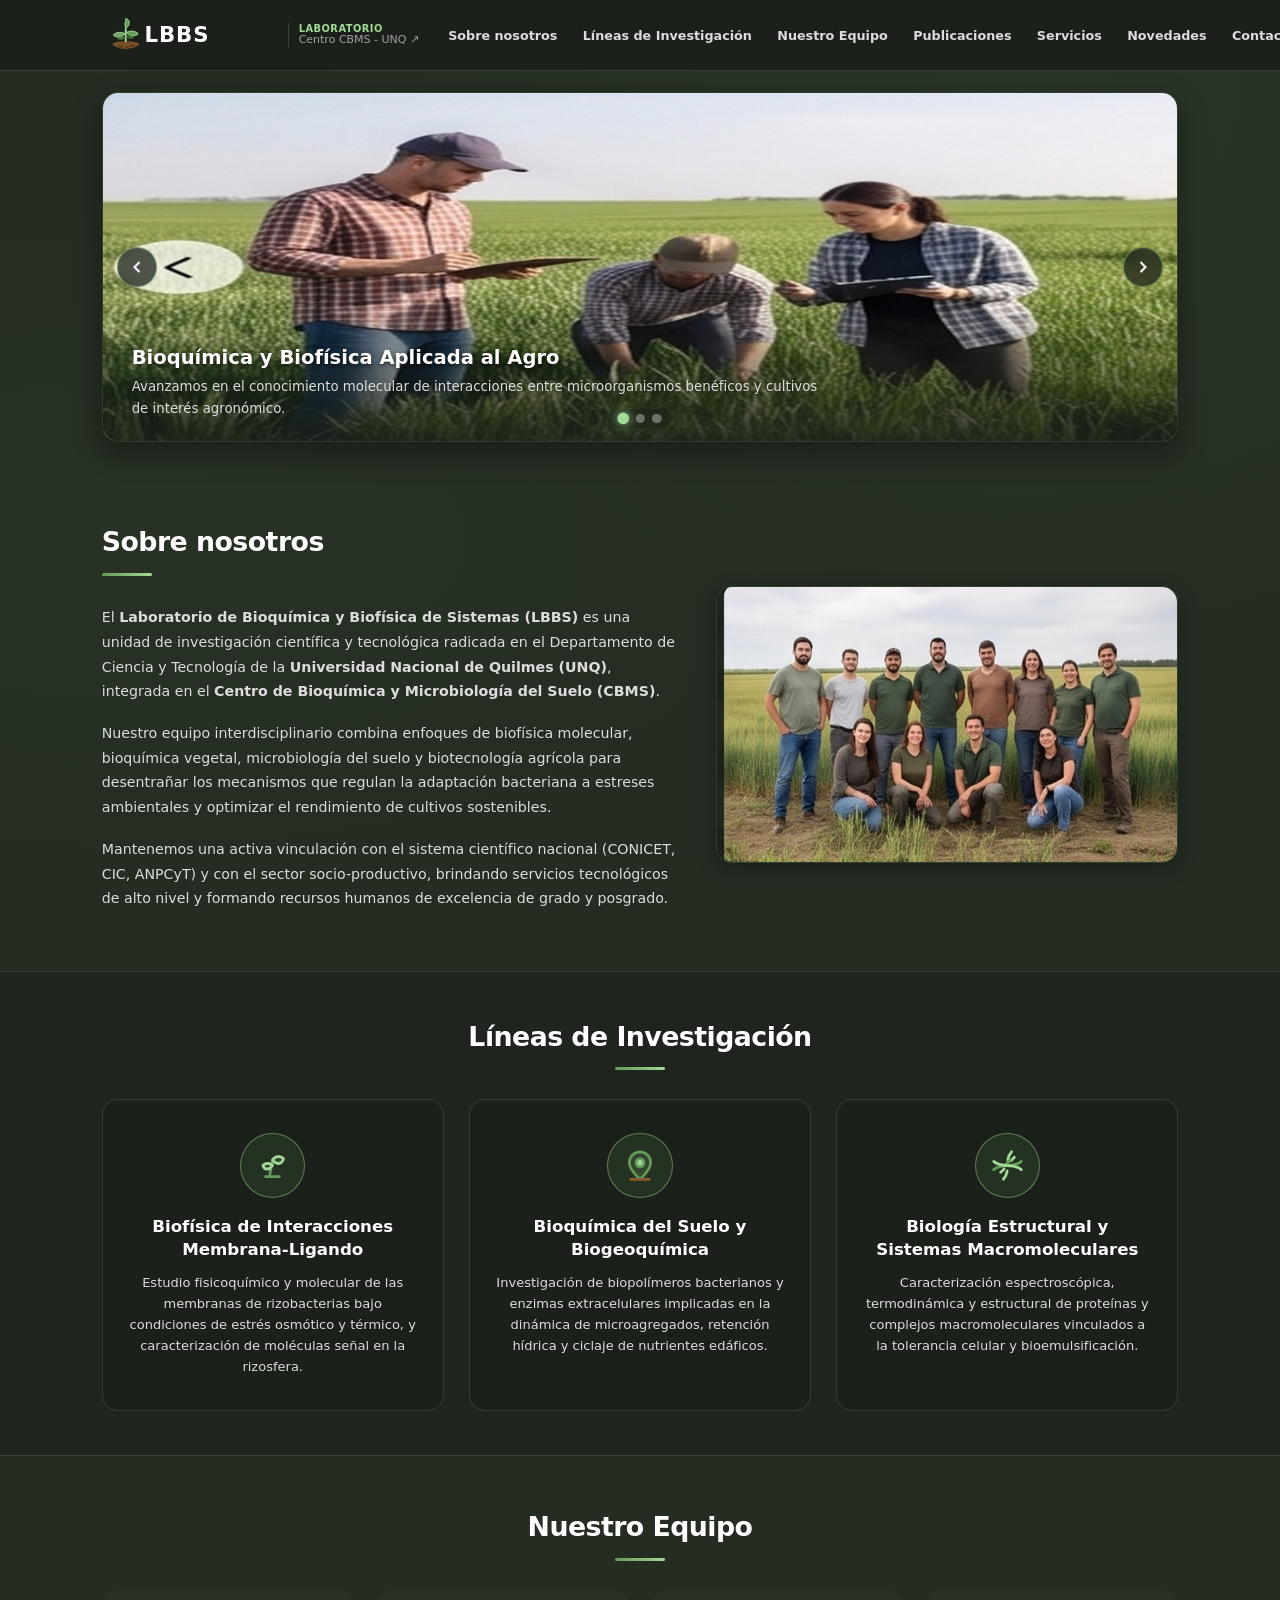
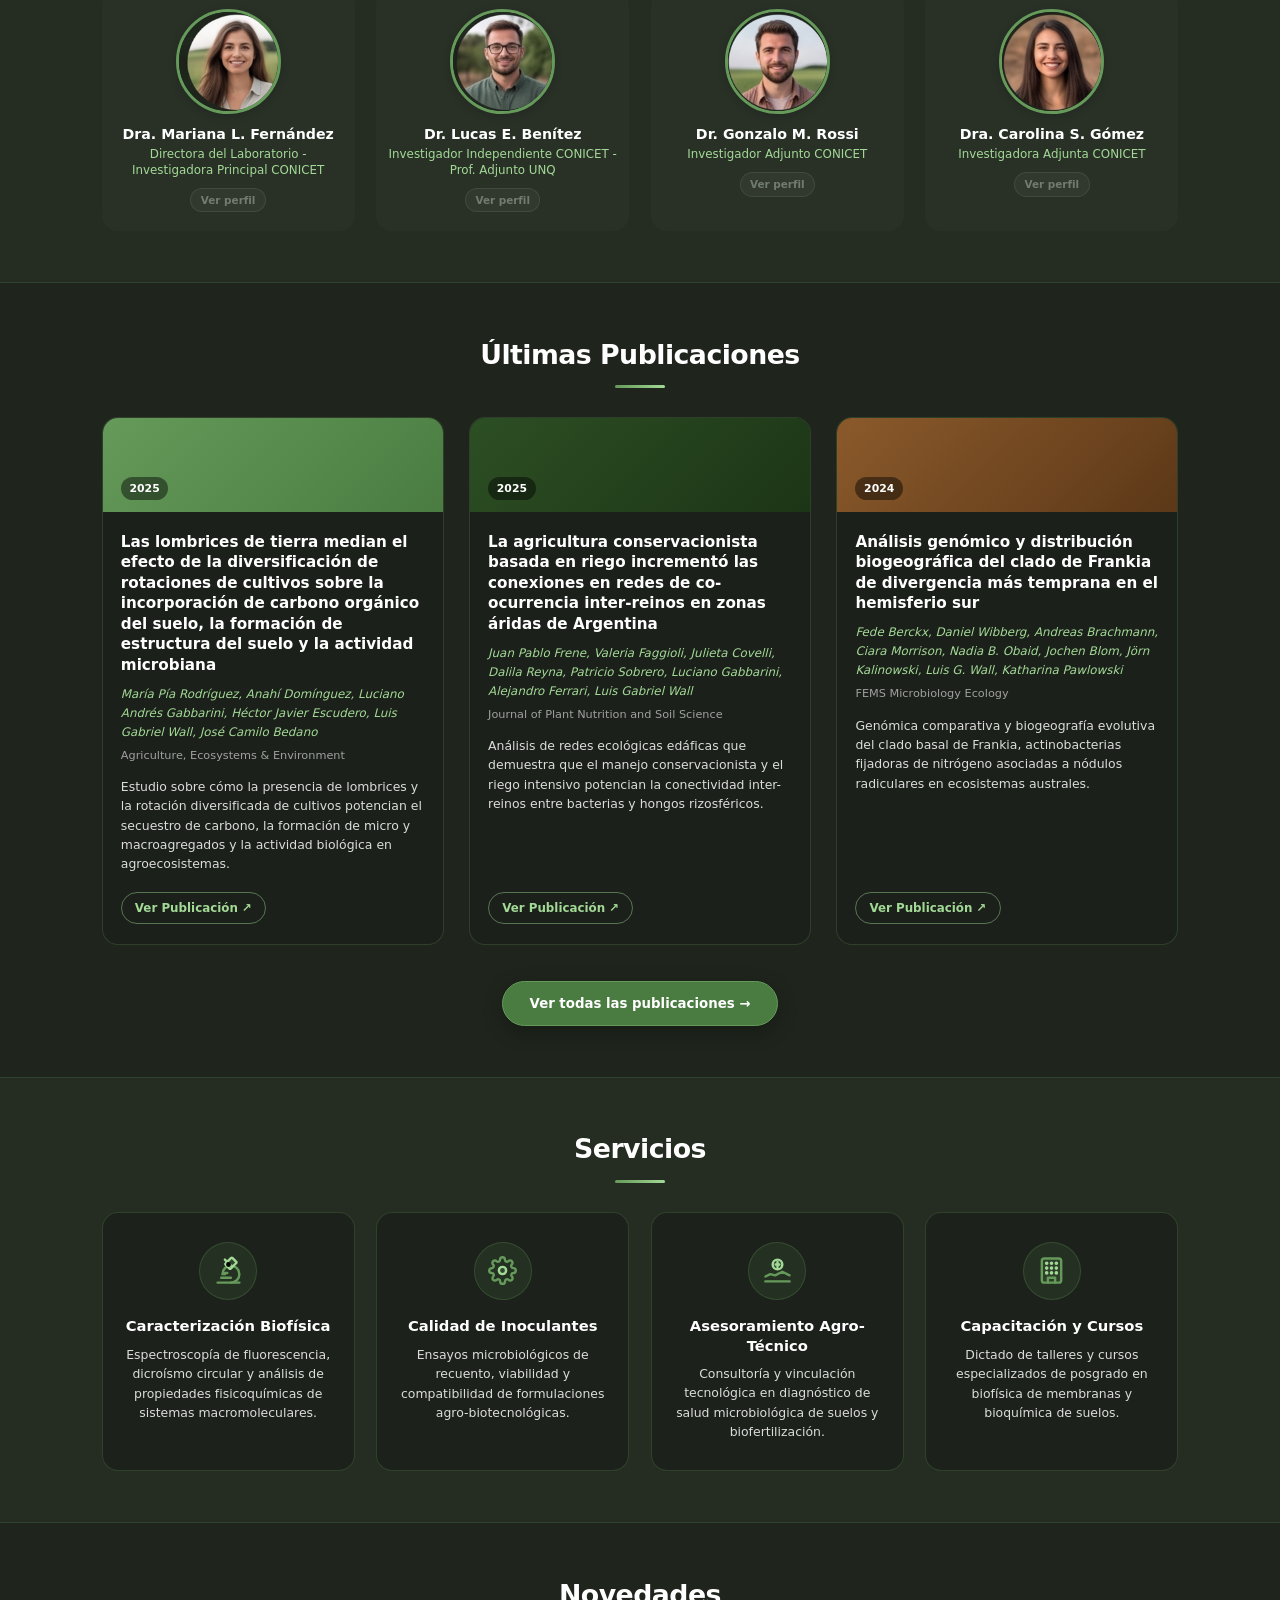
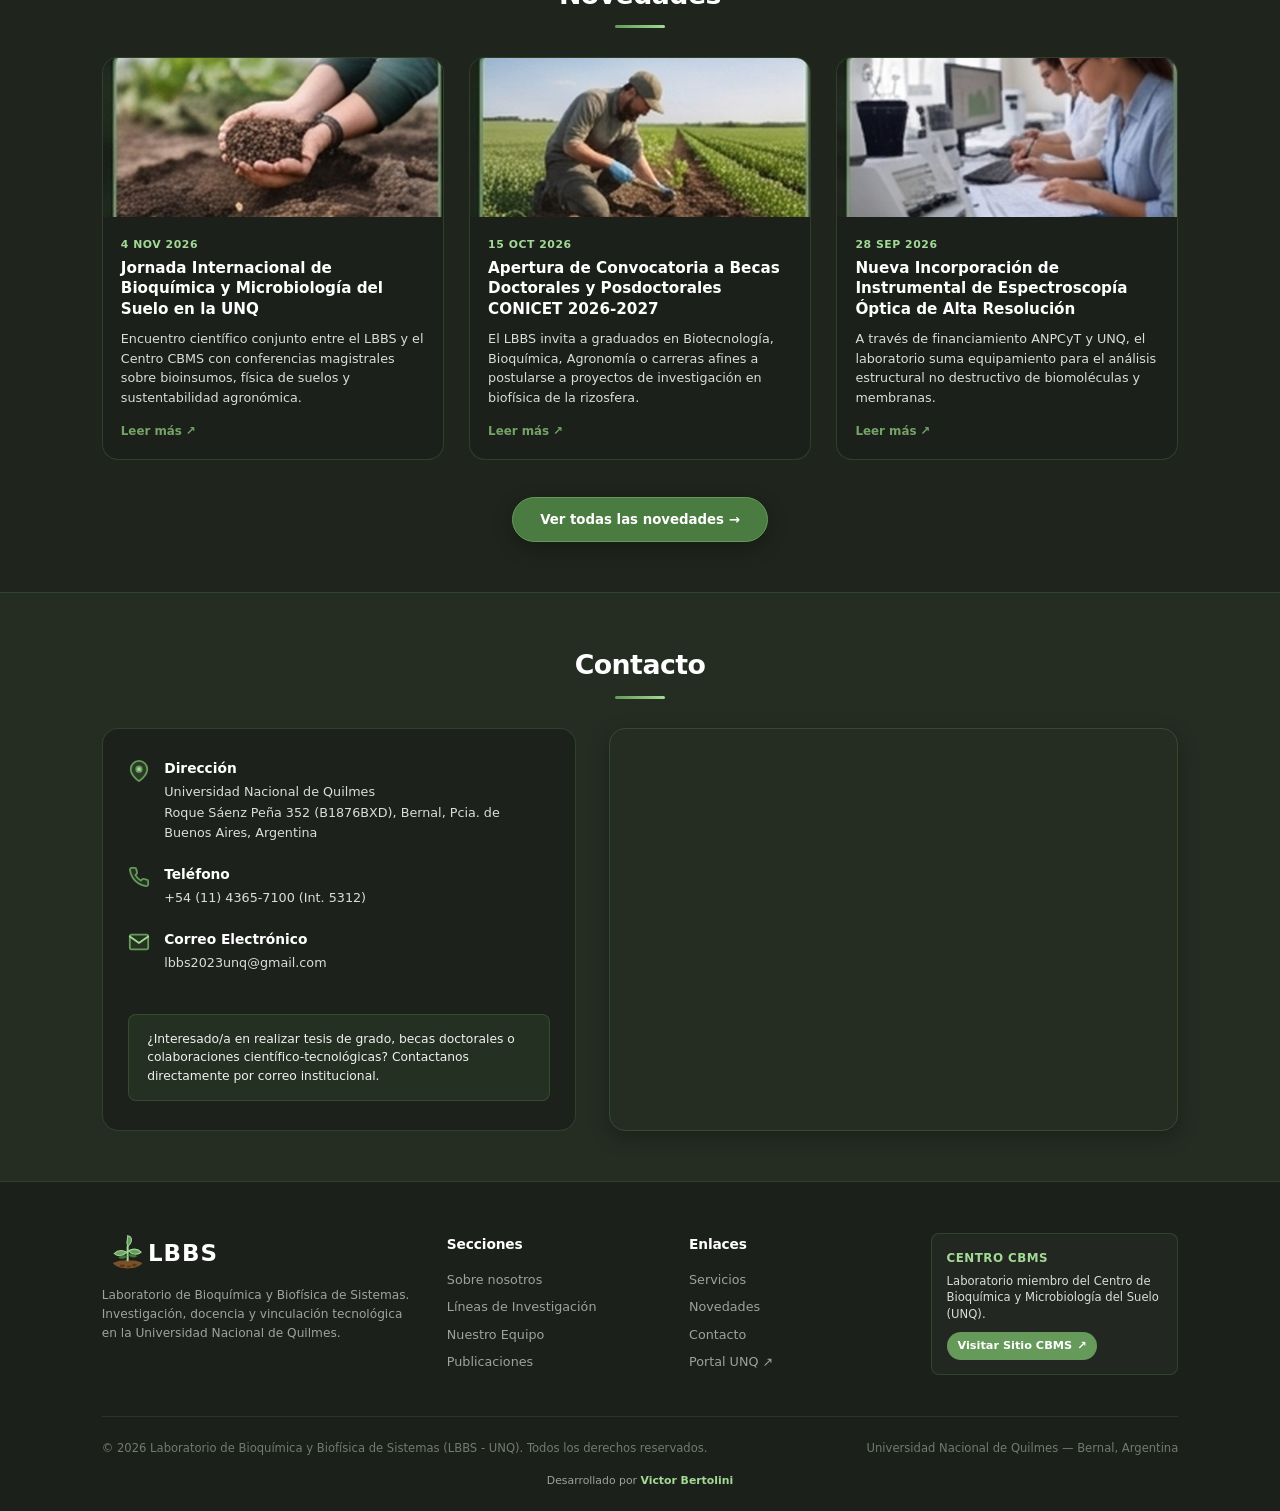
==== commit ef94ae6a: "feat(pages): organize standalone catalogs under /pages, add news catalog with filters, and preserve " ====
--- a/index.html
+++ b/index.html
@@ -522,10 +522,8 @@
 						<!-- Renderizado dinámico desde data/publicaciones.json vía content-loader.js -->
 					</div>
 					<div class="publications-cta">
-						<a href="publicaciones.html" class="pub-all-btn">
-							<span data-i18n="publications.view_all"
-								>Ver todas las publicaciones →</span
-							>
+						<a href="pages/publicaciones.html" class="pub-all-btn">
+							<span data-i18n="publications.view_all">Ver todas las publicaciones →</span>
 						</a>
 					</div>
 				</div>
@@ -614,6 +612,11 @@
 					<h2 class="section-title" data-i18n="news.title">Novedades</h2>
 					<div class="news-grid" id="newsContainer" aria-live="polite">
 						<!-- Renderizado dinámico desde data/novedades.json vía content-loader.js -->
+					</div>
+					<div class="news-cta">
+						<a href="pages/novedades.html" class="pub-all-btn">
+							<span data-i18n="news.view_all">Ver todas las novedades →</span>
+						</a>
 					</div>
 				</div>
 			</section>
@@ -718,7 +721,7 @@
 							</li>
 							<li><a href="#equipo" data-i18n="nav.team">Nuestro Equipo</a></li>
 							<li>
-								<a href="#publicaciones" data-i18n="nav.publications"
+								<a href="pages/publicaciones.html" data-i18n="nav.publications"
 									>Publicaciones</a
 								>
 							</li>
@@ -731,7 +734,7 @@
 							<li>
 								<a href="#servicios" data-i18n="nav.services">Servicios</a>
 							</li>
-							<li><a href="#novedades" data-i18n="nav.news">Novedades</a></li>
+							<li><a href="pages/novedades.html" data-i18n="nav.news">Novedades</a></li>
 							<li><a href="#contacto" data-i18n="nav.contact">Contacto</a></li>
 							<li>
 								<a
--- a/css/styles.css
+++ b/css/styles.css
@@ -1324,8 +1324,9 @@
   line-height: 1.6;
 }
 
-/* Publications CTA on Home Page */
-.publications-cta {
+/* Publications & News CTA on Home Page */
+.publications-cta,
+.news-cta {
   margin-top: 2.5rem;
   display: flex;
   justify-content: center;
@@ -1376,6 +1377,10 @@
   grid-template-columns: 2fr 1fr 1fr;
   gap: 1.25rem;
   align-items: flex-end;
+}
+
+.filter-grid-news {
+  grid-template-columns: 2fr 1fr 1fr 1fr;
 }
 
 .filter-field {
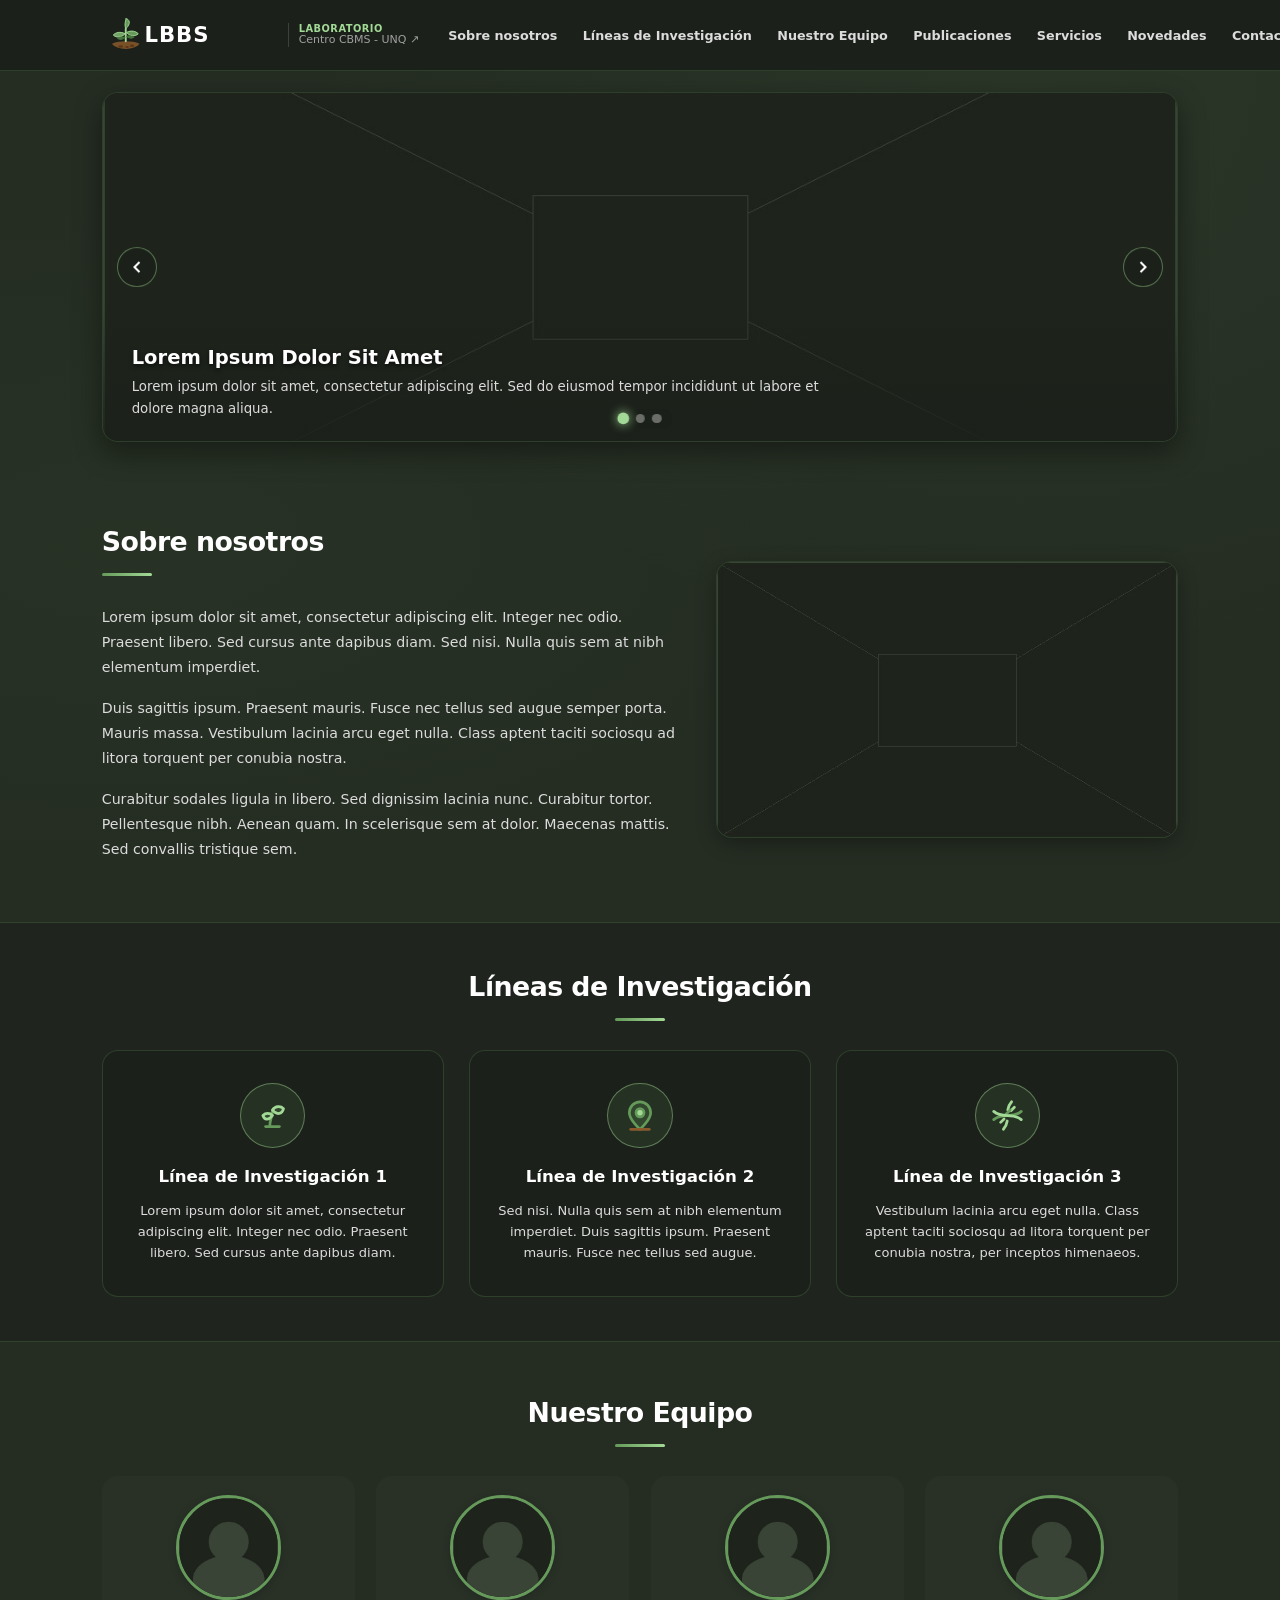
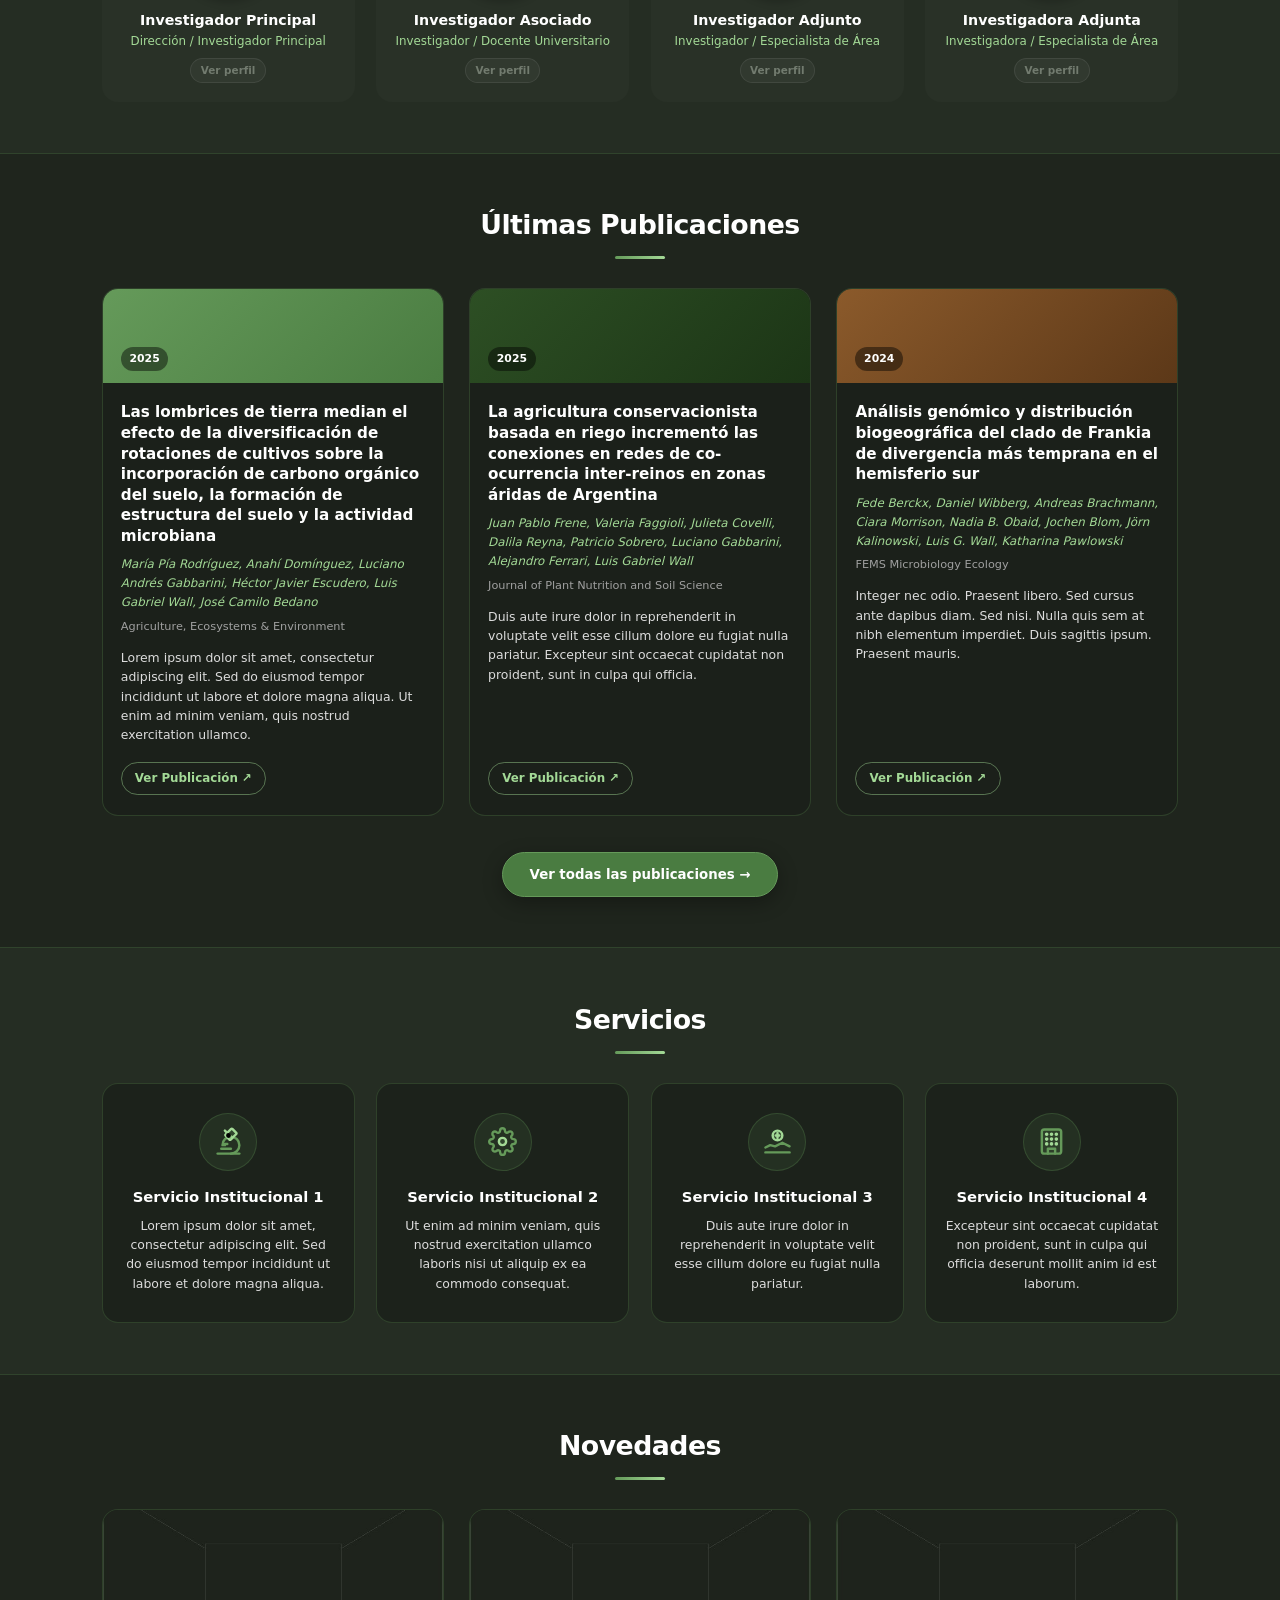
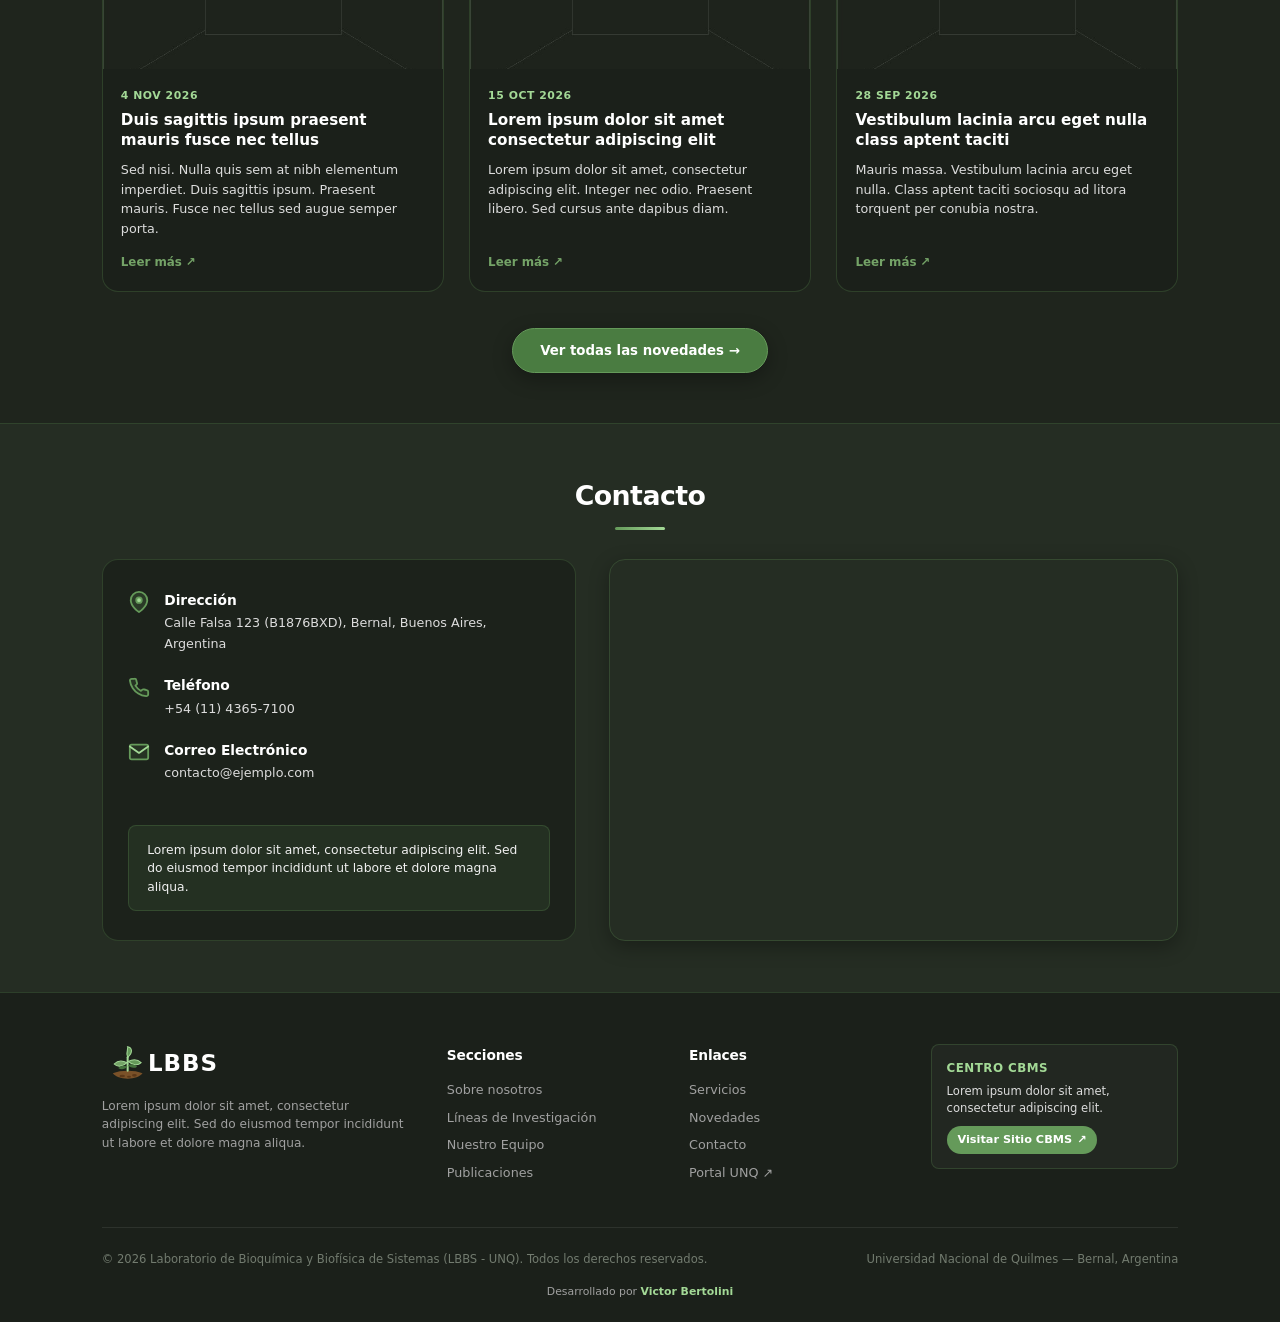
==== commit 096583f2: "feat(content): replace synthetic lab and researcher copy with generic lorem ipsum and neutral image " ====
--- a/index.html
+++ b/index.html
@@ -238,16 +238,14 @@
 								aria-label="1 de 3">
 								<img
 									src="imgs/hero/hero-campo.jpg"
-									alt="Investigadores del LBBS inspeccionando cultivos experimentales a campo"
+									alt="Placeholder 1"
 									class="carousel-img" />
 								<div class="carousel-caption">
 									<h2 data-i18n="hero.slide1_title">
-										Bioquímica y Biofísica Aplicada al Agro
+										Lorem Ipsum Dolor Sit Amet
 									</h2>
 									<p data-i18n="hero.slide1_desc">
-										Avanzamos en el conocimiento molecular de interacciones
-										entre microorganismos benéficos y cultivos de interés
-										agronómico.
+										Lorem ipsum dolor sit amet, consectetur adipiscing elit. Sed do eiusmod tempor incididunt ut labore et dolore magna aliqua.
 									</p>
 								</div>
 							</div>
@@ -260,15 +258,14 @@
 								aria-label="2 de 3">
 								<img
 									src="imgs/hero/hero-suelo.jpg"
-									alt="Muestreo y análisis de microbiología y microagregados del suelo"
+									alt="Placeholder 2"
 									class="carousel-img" />
 								<div class="carousel-caption">
 									<h2 data-i18n="hero.slide2_title">
-										Microbiología y Salud del Suelo
+										Consectetur Adipiscing Elit
 									</h2>
 									<p data-i18n="hero.slide2_desc">
-										Estudiamos consorcios bacterianos, retención hídrica y
-										bioinsumos para la rehabilitación de suelos productivos.
+										Ut enim ad minim veniam, quis nostrud exercitation ullamco laboris nisi ut aliquip ex ea commodo consequat.
 									</p>
 								</div>
 							</div>
@@ -281,15 +278,14 @@
 								aria-label="3 de 3">
 								<img
 									src="imgs/hero/hero-lab.jpg"
-									alt="Equipamiento biofísico y análisis espectroscópico en laboratorio"
+									alt="Placeholder 3"
 									class="carousel-img" />
 								<div class="carousel-caption">
 									<h2 data-i18n="hero.slide3_title">
-										Tecnología e Investigación de Punta
+										Tempor Incididunt Labore Et Dolore
 									</h2>
 									<p data-i18n="hero.slide3_desc">
-										Infraestructura analítica para espectroscopía molecular,
-										biopolímeros y biofísica de membranas en la UNQ.
+										Duis aute irure dolor in reprehenderit in voluptate velit esse cillum dolore eu fugiat nulla pariatur.
 									</p>
 								</div>
 							</div>
@@ -365,37 +361,19 @@
 								Sobre nosotros
 							</h2>
 							<p data-i18n="about.p1">
-								El
-								<strong
-									>Laboratorio de Bioquímica y Biofísica de Sistemas
-									(LBBS)</strong
-								>
-								es una unidad de investigación científica y tecnológica radicada
-								en el Departamento de Ciencia y Tecnología de la
-								<strong>Universidad Nacional de Quilmes (UNQ)</strong>,
-								integrada en el
-								<strong
-									>Centro de Bioquímica y Microbiología del Suelo (CBMS)</strong
-								>.
+								Lorem ipsum dolor sit amet, consectetur adipiscing elit. Integer nec odio. Praesent libero. Sed cursus ante dapibus diam. Sed nisi. Nulla quis sem at nibh elementum imperdiet.
 							</p>
 							<p data-i18n="about.p2">
-								Nuestro equipo interdisciplinario combina enfoques de biofísica
-								molecular, bioquímica vegetal, microbiología del suelo y
-								biotecnología agrícola para desentrañar los mecanismos que
-								regulan la adaptación bacteriana a estreses ambientales y
-								optimizar el rendimiento de cultivos sostenibles.
+								Duis sagittis ipsum. Praesent mauris. Fusce nec tellus sed augue semper porta. Mauris massa. Vestibulum lacinia arcu eget nulla. Class aptent taciti sociosqu ad litora torquent per conubia nostra.
 							</p>
 							<p data-i18n="about.p3">
-								Mantenemos una activa vinculación con el sistema científico
-								nacional (CONICET, CIC, ANPCyT) y con el sector
-								socio-productivo, brindando servicios tecnológicos de alto nivel
-								y formando recursos humanos de excelencia de grado y posgrado.
+								Curabitur sodales ligula in libero. Sed dignissim lacinia nunc. Curabitur tortor. Pellentesque nibh. Aenean quam. In scelerisque sem at dolor. Maecenas mattis. Sed convallis tristique sem.
 							</p>
 						</div>
 						<div class="about-image-wrapper">
 							<img
 								src="imgs/equipo/equipo-grupal.jpg"
-								alt="Equipo de investigadores y becarios del LBBS UNQ"
+								alt="Equipo"
 								class="about-image" />
 						</div>
 					</div>
@@ -417,12 +395,10 @@
 								<img src="imgs/icons/sprout.svg" alt="" class="research-icon" />
 							</div>
 							<h3 data-i18n="research.line1_title">
-								Biofísica de Interacciones Membrana-Ligando
+								Línea de Investigación 1
 							</h3>
 							<p data-i18n="research.line1_desc">
-								Estudio fisicoquímico y molecular de las membranas de
-								rizobacterias bajo condiciones de estrés osmótico y térmico, y
-								caracterización de moléculas señal en la rizosfera.
+								Lorem ipsum dolor sit amet, consectetur adipiscing elit. Integer nec odio. Praesent libero. Sed cursus ante dapibus diam.
 							</p>
 						</article>
 
@@ -435,12 +411,10 @@
 									class="research-icon" />
 							</div>
 							<h3 data-i18n="research.line2_title">
-								Bioquímica del Suelo y Biogeoquímica
+								Línea de Investigación 2
 							</h3>
 							<p data-i18n="research.line2_desc">
-								Investigación de biopolímeros bacterianos y enzimas
-								extracelulares implicadas en la dinámica de microagregados,
-								retención hídrica y ciclaje de nutrientes edáficos.
+								Sed nisi. Nulla quis sem at nibh elementum imperdiet. Duis sagittis ipsum. Praesent mauris. Fusce nec tellus sed augue.
 							</p>
 						</article>
 
@@ -450,12 +424,10 @@
 								<img src="imgs/icons/dna.svg" alt="" class="research-icon" />
 							</div>
 							<h3 data-i18n="research.line3_title">
-								Biología Estructural y Sistemas Macromoleculares
+								Línea de Investigación 3
 							</h3>
 							<p data-i18n="research.line3_desc">
-								Caracterización espectroscópica, termodinámica y estructural de
-								proteínas y complejos macromoleculares vinculados a la
-								tolerancia celular y bioemulsificación.
+								Vestibulum lacinia arcu eget nulla. Class aptent taciti sociosqu ad litora torquent per conubia nostra, per inceptos himenaeos.
 							</p>
 						</article>
 					</div>
@@ -545,11 +517,10 @@
 									class="service-icon" />
 							</div>
 							<h3 class="service-title" data-i18n="services.s1_title">
-								Caracterización Biofísica
+								Servicio Institucional 1
 							</h3>
 							<p class="service-desc" data-i18n="services.s1_desc">
-								Espectroscopía de fluorescencia, dicroísmo circular y análisis
-								de propiedades fisicoquímicas de sistemas macromoleculares.
+								Lorem ipsum dolor sit amet, consectetur adipiscing elit. Sed do eiusmod tempor incididunt ut labore et dolore magna aliqua.
 							</p>
 						</div>
 
@@ -559,11 +530,10 @@
 								<img src="imgs/icons/gear.svg" alt="" class="service-icon" />
 							</div>
 							<h3 class="service-title" data-i18n="services.s2_title">
-								Calidad de Inoculantes
+								Servicio Institucional 2
 							</h3>
 							<p class="service-desc" data-i18n="services.s2_desc">
-								Ensayos microbiológicos de recuento, viabilidad y compatibilidad
-								de formulaciones agro-biotecnológicas.
+								Ut enim ad minim veniam, quis nostrud exercitation ullamco laboris nisi ut aliquip ex ea commodo consequat.
 							</p>
 						</div>
 
@@ -576,11 +546,10 @@
 									class="service-icon" />
 							</div>
 							<h3 class="service-title" data-i18n="services.s3_title">
-								Asesoramiento Agro-Técnico
+								Servicio Institucional 3
 							</h3>
 							<p class="service-desc" data-i18n="services.s3_desc">
-								Consultoría y vinculación tecnológica en diagnóstico de salud
-								microbiológica de suelos y biofertilización.
+								Duis aute irure dolor in reprehenderit in voluptate velit esse cillum dolore eu fugiat nulla pariatur.
 							</p>
 						</div>
 
@@ -593,11 +562,10 @@
 									class="service-icon" />
 							</div>
 							<h3 class="service-title" data-i18n="services.s4_title">
-								Capacitación y Cursos
+								Servicio Institucional 4
 							</h3>
 							<p class="service-desc" data-i18n="services.s4_desc">
-								Dictado de talleres y cursos especializados de posgrado en
-								biofísica de membranas y bioquímica de suelos.
+								Excepteur sint occaecat cupidatat non proident, sunt in culpa qui officia deserunt mollit anim id est laborum.
 							</p>
 						</div>
 					</div>
@@ -637,8 +605,7 @@
 								<div class="contact-details">
 									<h4 data-i18n="contact.address_title">Dirección</h4>
 									<p data-i18n="contact.address_val">
-										Universidad Nacional de Quilmes<br />Roque Sáenz Peña 352
-										(B1876BXD), Bernal, Pcia. de Buenos Aires, Argentina
+										Calle Falsa 123 (B1876BXD), Bernal, Buenos Aires, Argentina
 									</p>
 								</div>
 							</div>
@@ -649,7 +616,7 @@
 									<h4 data-i18n="contact.phone_title">Teléfono</h4>
 									<p>
 										<a href="tel:+541143657100" class="contact-link"
-											>+54 (11) 4365-7100 (Int. 5312)</a
+											>+54 (11) 4365-7100</a
 										>
 									</p>
 								</div>
@@ -660,8 +627,8 @@
 								<div class="contact-details">
 									<h4 data-i18n="contact.email_title">Correo Electrónico</h4>
 									<p>
-										<a href="mailto:lbbs2023unq@gmail.com" class="contact-link"
-											>lbbs2023unq@gmail.com</a
+										<a href="mailto:contacto@ejemplo.com" class="contact-link"
+											>contacto@ejemplo.com</a
 										>
 									</p>
 								</div>
@@ -669,9 +636,7 @@
 
 							<div class="contact-callout">
 								<p data-i18n="contact.callout">
-									¿Interesado/a en realizar tesis de grado, becas doctorales o
-									colaboraciones científico-tecnológicas? Contactanos
-									directamente por correo institucional.
+									Lorem ipsum dolor sit amet, consectetur adipiscing elit. Sed do eiusmod tempor incididunt ut labore et dolore magna aliqua.
 								</p>
 							</div>
 						</div>
@@ -700,9 +665,7 @@
 					<div class="footer-col footer-brand-col">
 						<img src="imgs/logo/lbbs-logo.svg" alt="LBBS" class="footer-logo" />
 						<p class="footer-desc" data-i18n="footer.desc">
-							Laboratorio de Bioquímica y Biofísica de Sistemas. Investigación,
-							docencia y vinculación tecnológica en la Universidad Nacional de
-							Quilmes.
+							Lorem ipsum dolor sit amet, consectetur adipiscing elit. Sed do eiusmod tempor incididunt ut labore et dolore magna aliqua.
 						</p>
 					</div>
 
@@ -751,8 +714,7 @@
 						<div class="footer-affiliation-card">
 							<h5 data-i18n="footer.affiliation_title">Centro CBMS</h5>
 							<p data-i18n="footer.affiliation_desc">
-								Laboratorio miembro del Centro de Bioquímica y Microbiología del
-								Suelo (UNQ).
+								Lorem ipsum dolor sit amet, consectetur adipiscing elit.
 							</p>
 							<a
 								href="https://cbms-unq.github.io/"
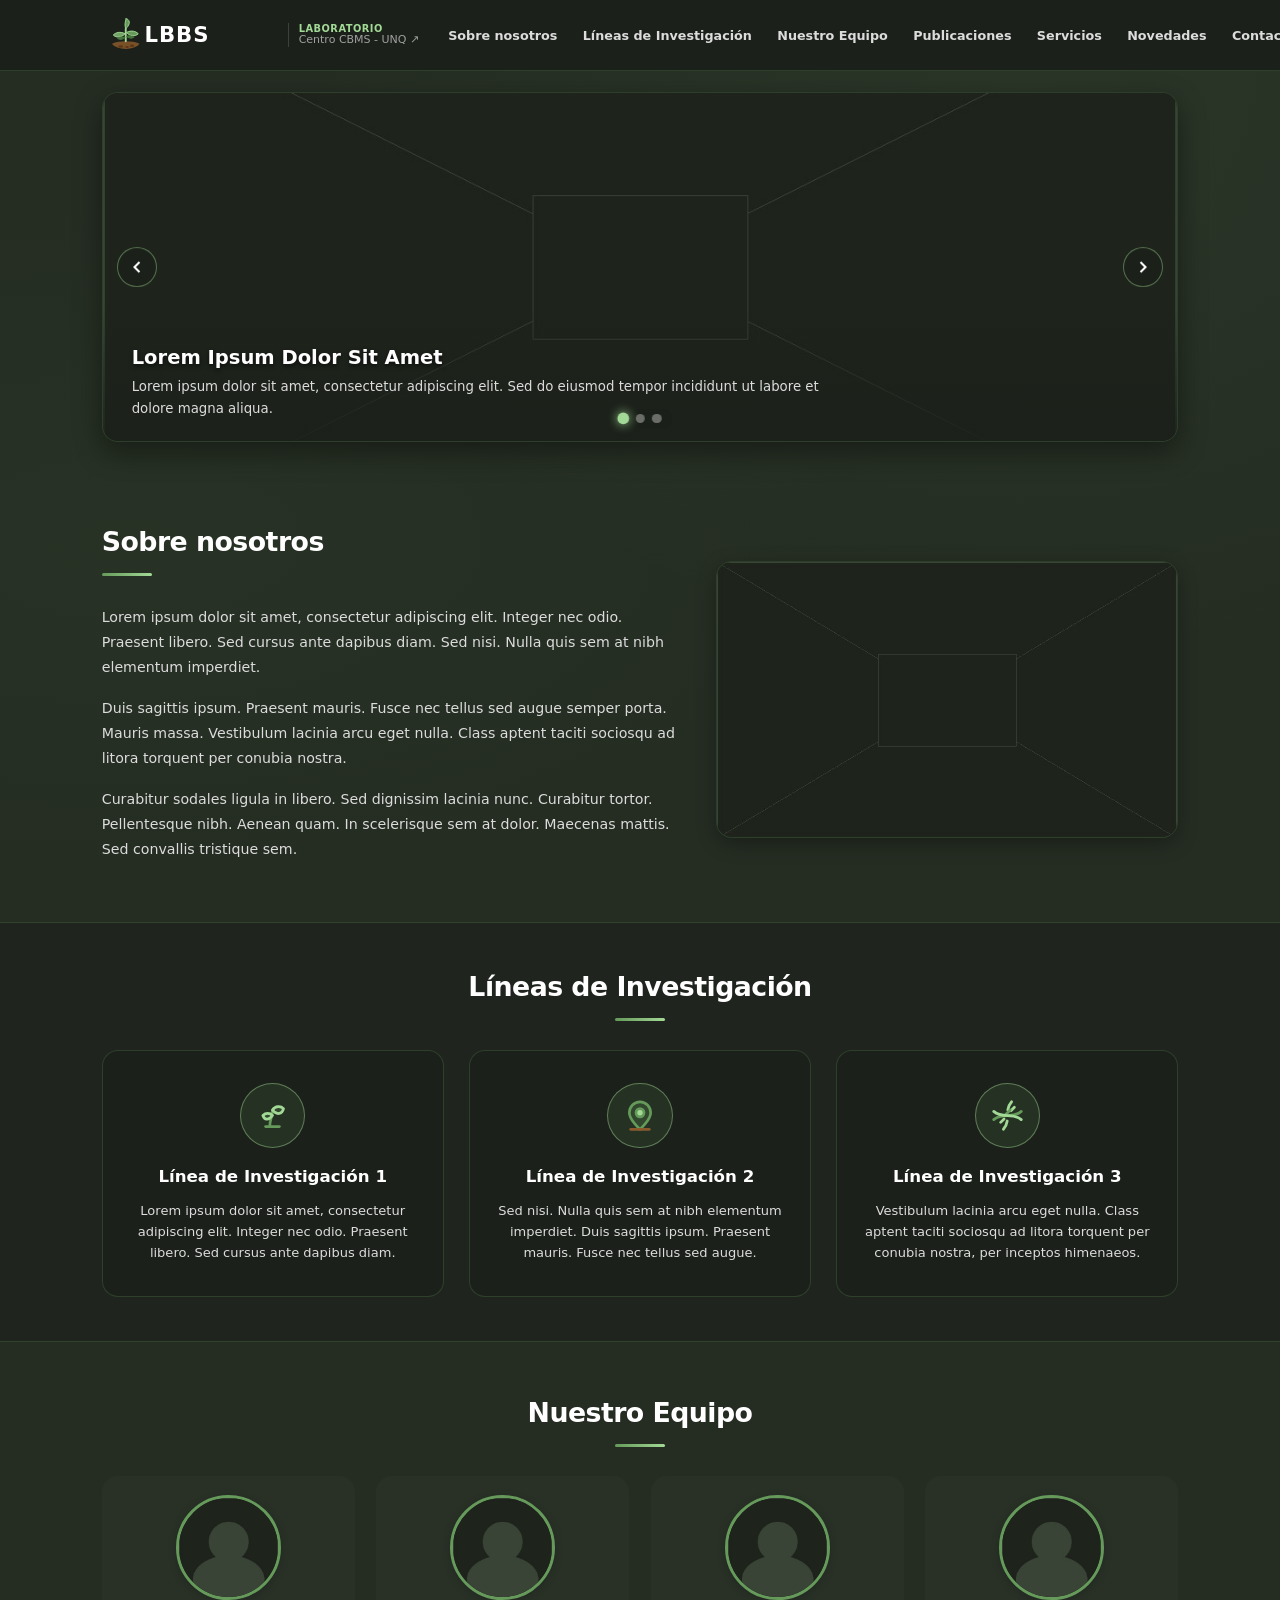
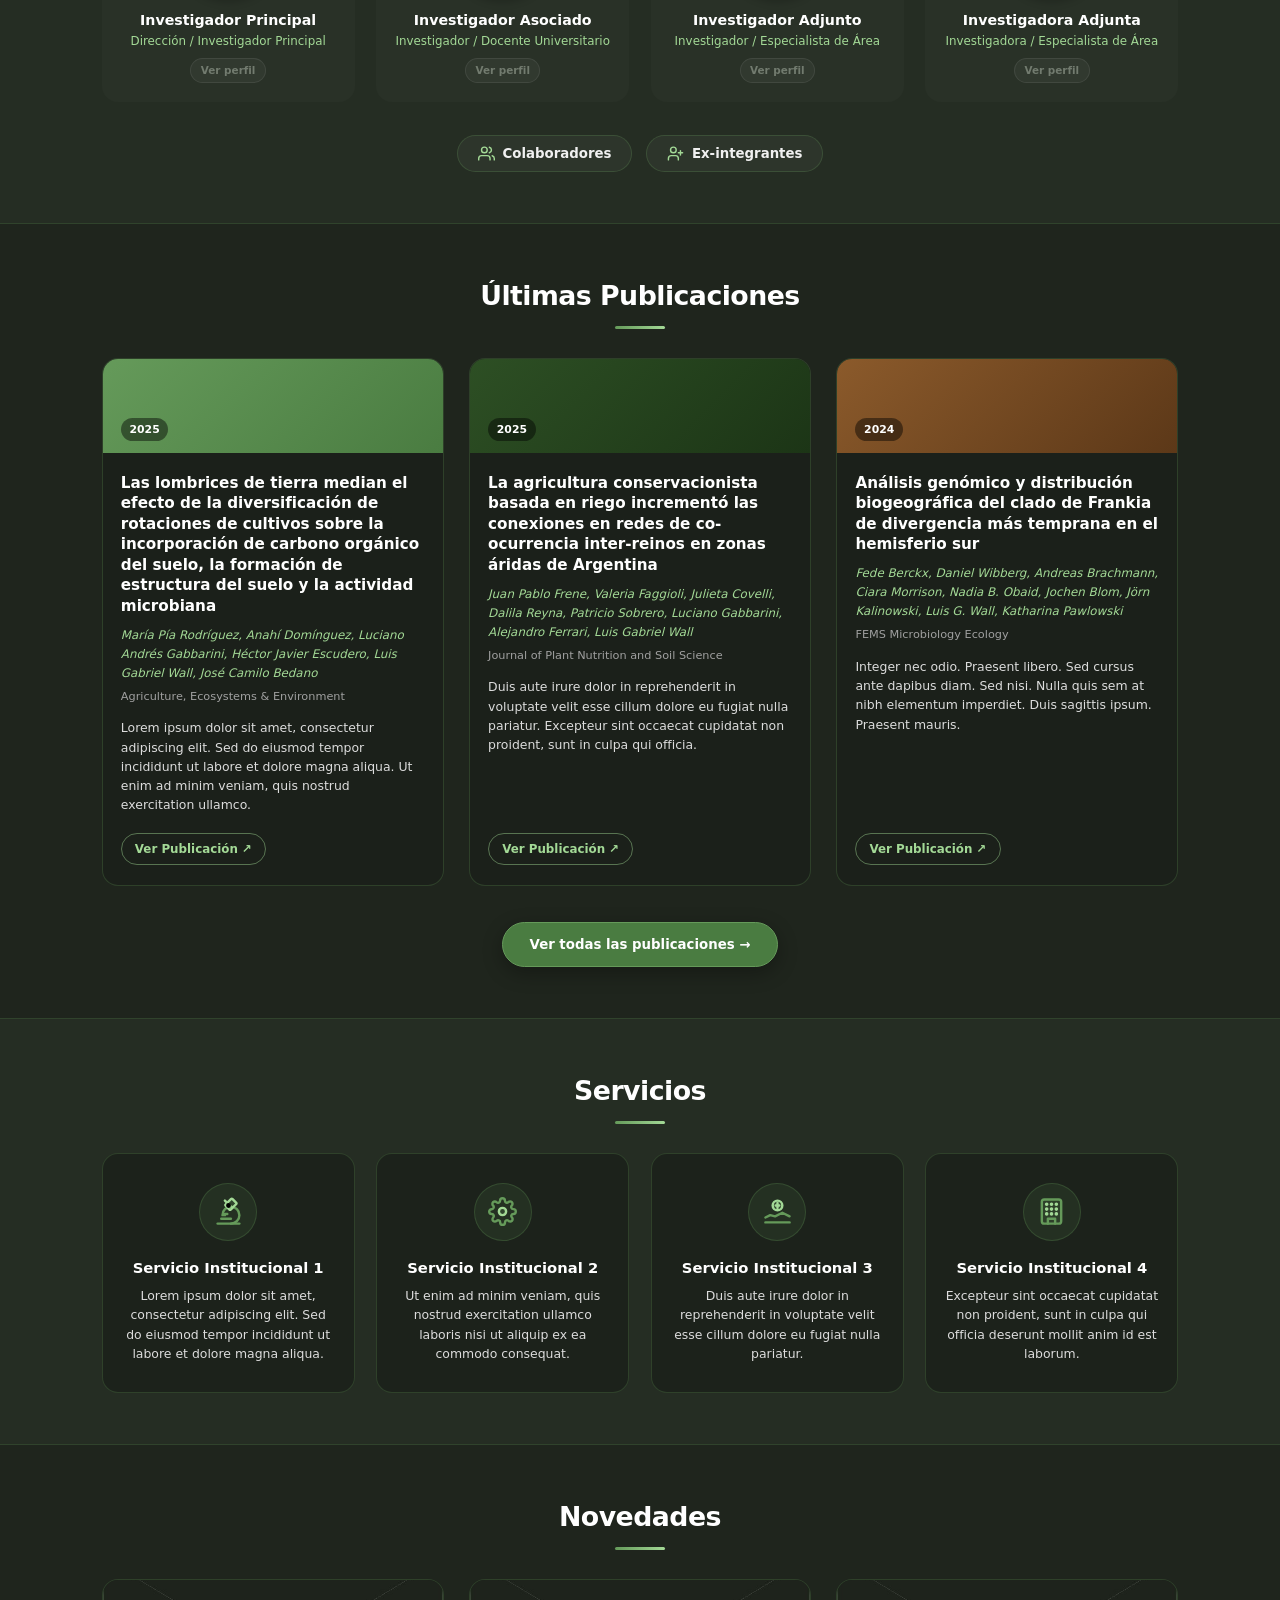
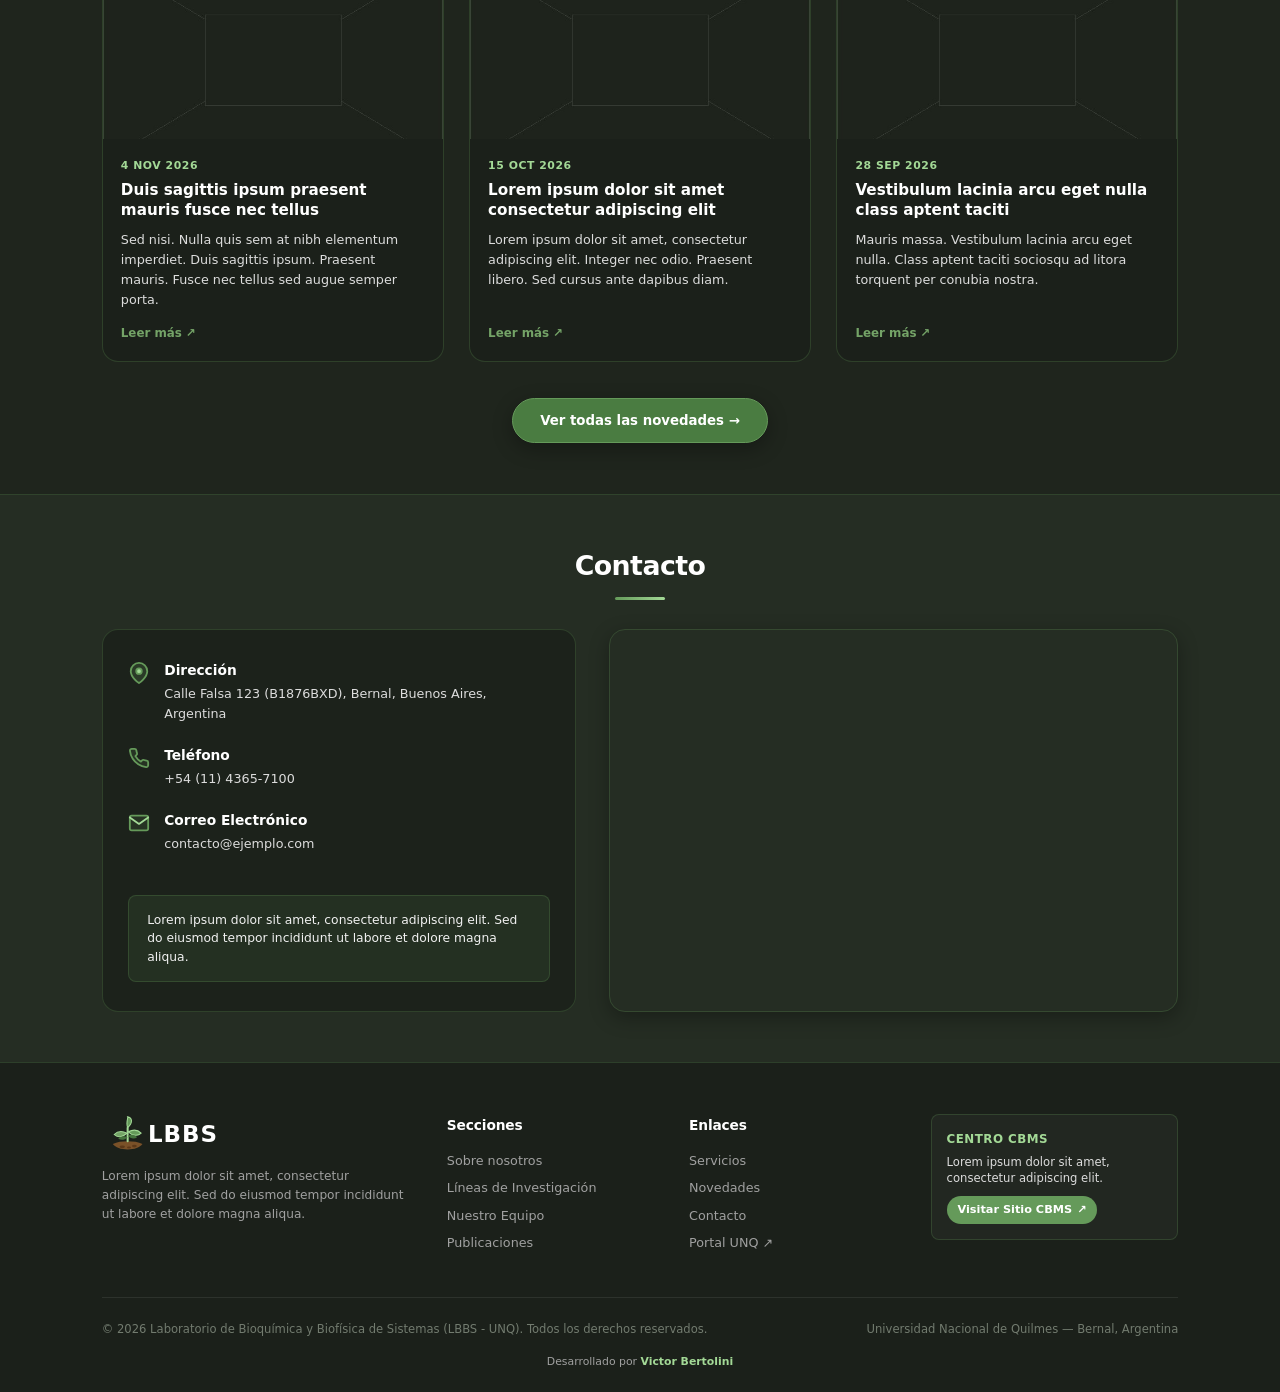
==== commit a61edad0: "feat(team): add collaborators and categorized alumni buttons and modals with generic placeholders" ====
--- a/index.html
+++ b/index.html
@@ -444,6 +444,38 @@
 						<!-- Renderizado dinámico desde data/equipo.json vía content-loader.js -->
 					</div>
 
+					<!-- Botones de Colaboradores y Ex-integrantes -->
+					<div class="team-cta-row">
+						<button
+							type="button"
+							class="team-modal-trigger-btn"
+							id="btnOpenColaboradores"
+							aria-haspopup="dialog"
+							aria-controls="colaboradoresModal">
+							<svg width="17" height="17" viewBox="0 0 24 24" fill="none" stroke="currentColor" stroke-width="2" stroke-linecap="round" stroke-linejoin="round" aria-hidden="true">
+								<path d="M17 21v-2a4 4 0 0 0-4-4H5a4 4 0 0 0-4 4v2"></path>
+								<circle cx="9" cy="7" r="4"></circle>
+								<path d="M23 21v-2a4 4 0 0 0-3-3.87"></path>
+								<path d="M16 3.13a4 4 0 0 1 0 7.75"></path>
+							</svg>
+							<span data-i18n="team.btn_collaborators">Colaboradores</span>
+						</button>
+						<button
+							type="button"
+							class="team-modal-trigger-btn"
+							id="btnOpenExIntegrantes"
+							aria-haspopup="dialog"
+							aria-controls="exIntegrantesModal">
+							<svg width="17" height="17" viewBox="0 0 24 24" fill="none" stroke="currentColor" stroke-width="2" stroke-linecap="round" stroke-linejoin="round" aria-hidden="true">
+								<path d="M16 21v-2a4 4 0 0 0-4-4H6a4 4 0 0 0-4 4v2"></path>
+								<circle cx="9" cy="7" r="4"></circle>
+								<line x1="19" y1="8" x2="19" y2="14"></line>
+								<line x1="22" y1="11" x2="16" y2="11"></line>
+							</svg>
+							<span data-i18n="team.btn_alumni">Ex-integrantes</span>
+						</button>
+					</div>
+
 					<!-- Modal Genérico de Integrantes del Equipo -->
 					<dialog id="teamModal" class="team-modal" aria-labelledby="modalMemberName" aria-describedby="modalMemberBio">
 						<div class="modal-dialog-content">
@@ -473,6 +505,48 @@
 									<svg width="15" height="15" viewBox="0 0 24 24" fill="none" stroke="currentColor" stroke-width="2" stroke-linecap="round" stroke-linejoin="round" aria-hidden="true"><path d="M18 13v6a2 2 0 0 1-2 2H5a2 2 0 0 1-2-2V8a2 2 0 0 1 2-2h6"/><polyline points="15 3 21 3 21 9"/><line x1="10" y1="14" x2="21" y2="3"/></svg>
 									<span data-i18n="team.academic_profile">Perfil académico ↗</span>
 								</a>
+							</div>
+						</div>
+					</dialog>
+
+					<!-- Modal de Colaboradores -->
+					<dialog id="colaboradoresModal" class="team-modal team-modal-wide" aria-labelledby="modalColabTitle" aria-describedby="modalColabDesc">
+						<div class="modal-dialog-content">
+							<button type="button" class="modal-close-btn" id="modalColabCloseBtn" aria-label="Cerrar ventana">
+								&times;
+							</button>
+							<div class="modal-text-header">
+								<span class="modal-badge" data-i18n="team.btn_collaborators">Colaboradores</span>
+								<h3 id="modalColabTitle" class="modal-name" data-i18n="team.collaborators_modal_title">Colaboradores Científicos</h3>
+								<p id="modalColabDesc" class="modal-title" data-i18n="team.collaborators_modal_desc">
+									Investigadores e instituciones con quienes desarrollamos actividades de investigación y vinculación.
+								</p>
+							</div>
+							<div class="modal-body modal-scrollable-body">
+								<div class="colab-list" id="colaboradoresContainer" aria-live="polite">
+									<!-- Renderizado dinámico desde data/colaboradores.json -->
+								</div>
+							</div>
+						</div>
+					</dialog>
+
+					<!-- Modal de Ex-integrantes -->
+					<dialog id="exIntegrantesModal" class="team-modal team-modal-wide" aria-labelledby="modalAlumniTitle" aria-describedby="modalAlumniDesc">
+						<div class="modal-dialog-content">
+							<button type="button" class="modal-close-btn" id="modalAlumniCloseBtn" aria-label="Cerrar ventana">
+								&times;
+							</button>
+							<div class="modal-text-header">
+								<span class="modal-badge" data-i18n="team.btn_alumni">Ex-integrantes</span>
+								<h3 id="modalAlumniTitle" class="modal-name" data-i18n="team.alumni_modal_title">Ex-integrantes del Laboratorio</h3>
+								<p id="modalAlumniDesc" class="modal-title" data-i18n="team.alumni_modal_desc">
+									Investigadores, becarios y estudiantes que formaron parte de nuestro equipo de investigación.
+								</p>
+							</div>
+							<div class="modal-body modal-scrollable-body">
+								<div class="alumni-categories-list" id="exIntegrantesContainer" aria-live="polite">
+									<!-- Renderizado dinámico desde data/ex-integrantes.json -->
+								</div>
 							</div>
 						</div>
 					</dialog>
--- a/css/styles.css
+++ b/css/styles.css
@@ -769,7 +769,224 @@
   border-color: var(--color-accent-mint);
 }
 
+/* ==========================================================================
+   Team Secondary Action Buttons & Extended Modals (Colaboradores & Alumni)
+   ========================================================================== */
+
+.team-cta-row {
+  display: flex;
+  justify-content: center;
+  align-items: center;
+  gap: 1rem;
+  flex-wrap: wrap;
+  margin-top: 2.25rem;
+}
+
+.team-modal-trigger-btn {
+  display: inline-flex;
+  align-items: center;
+  gap: 0.55rem;
+  font-family: inherit;
+  font-size: 0.92rem;
+  font-weight: var(--font-weight-semibold);
+  color: var(--color-text-primary);
+  background-color: rgba(255, 255, 255, 0.04);
+  border: 1px solid var(--border-subtle);
+  padding: 0.65rem 1.35rem;
+  border-radius: var(--radius-capsule);
+  cursor: pointer;
+  transition: all var(--transition-fast);
+}
+
+.team-modal-trigger-btn svg {
+  color: var(--color-accent-mint);
+  transition: transform var(--transition-fast);
+}
+
+.team-modal-trigger-btn:hover {
+  background-color: var(--color-primary-deep);
+  border-color: var(--color-primary);
+  color: var(--color-text-white);
+  transform: translateY(-2px);
+  box-shadow: 0 4px 14px rgba(0, 0, 0, 0.35);
+}
+
+.team-modal-trigger-btn:hover svg {
+  transform: scale(1.1);
+}
+
+.team-modal-trigger-btn:focus-visible {
+  outline: none;
+  border-color: var(--color-accent-mint);
+  box-shadow: 0 0 0 3px rgba(163, 217, 150, 0.25);
+}
+
+/* Wide Modal Variant & Content Styling for Collaborators & Alumni */
+.team-modal-wide {
+  max-width: 680px;
+}
+
+.modal-text-header {
+  display: flex;
+  flex-direction: column;
+  gap: 0.4rem;
+}
+
+.modal-scrollable-body {
+  max-height: 58vh;
+  overflow-y: auto;
+  padding-right: 0.35rem;
+}
+
+/* Custom Scrollbar for Modal Body */
+.modal-scrollable-body::-webkit-scrollbar {
+  width: 6px;
+}
+.modal-scrollable-body::-webkit-scrollbar-track {
+  background: rgba(255, 255, 255, 0.04);
+  border-radius: var(--radius-pill);
+}
+.modal-scrollable-body::-webkit-scrollbar-thumb {
+  background: rgba(255, 255, 255, 0.2);
+  border-radius: var(--radius-pill);
+}
+.modal-scrollable-body::-webkit-scrollbar-thumb:hover {
+  background: var(--color-accent-mint);
+}
+
+/* Collaborators List */
+.colab-list {
+  display: flex;
+  flex-direction: column;
+  gap: 0.85rem;
+}
+
+.colab-card {
+  display: flex;
+  align-items: flex-start;
+  gap: 1rem;
+  padding: 0.95rem 1.15rem;
+  background-color: rgba(255, 255, 255, 0.03);
+  border: 1px solid rgba(255, 255, 255, 0.08);
+  border-radius: var(--radius-card);
+  transition: all var(--transition-fast);
+}
+
+.colab-card:hover {
+  background-color: rgba(255, 255, 255, 0.05);
+  border-color: rgba(163, 217, 150, 0.35);
+  transform: translateX(4px);
+}
+
+.colab-icon-wrapper {
+  width: 2.35rem;
+  height: 2.35rem;
+  min-width: 2.35rem;
+  border-radius: var(--radius-circle);
+  background-color: rgba(163, 217, 150, 0.1);
+  color: var(--color-accent-mint);
+  display: flex;
+  align-items: center;
+  justify-content: center;
+  border: 1px solid rgba(163, 217, 150, 0.25);
+}
+
+.colab-info {
+  display: flex;
+  flex-direction: column;
+  gap: 0.25rem;
+}
+
+.colab-name {
+  font-size: 1.05rem;
+  font-weight: var(--font-weight-bold);
+  color: var(--color-text-white);
+  line-height: 1.25;
+}
+
+.colab-affiliation {
+  font-size: 0.88rem;
+  color: var(--color-text-secondary);
+  line-height: 1.45;
+}
+
+/* Alumni Categories List */
+.alumni-categories-list {
+  display: flex;
+  flex-direction: column;
+  gap: 1.5rem;
+}
+
+.alumni-category-block {
+  display: flex;
+  flex-direction: column;
+  gap: 0.75rem;
+}
+
+.alumni-category-header {
+  display: flex;
+  align-items: center;
+  gap: 0.5rem;
+}
+
+.alumni-category-badge {
+  font-size: 0.78rem;
+  font-weight: var(--font-weight-bold);
+  text-transform: uppercase;
+  letter-spacing: 0.5px;
+  color: var(--color-accent-mint);
+  background-color: rgba(163, 217, 150, 0.1);
+  border: 1px solid rgba(163, 217, 150, 0.25);
+  padding: 0.25rem 0.75rem;
+  border-radius: var(--radius-capsule);
+}
+
+.alumni-members-grid {
+  display: grid;
+  grid-template-columns: repeat(auto-fill, minmax(260px, 1fr));
+  gap: 0.75rem;
+}
+
+.alumni-member-card {
+  padding: 0.95rem 1.05rem;
+  background-color: rgba(255, 255, 255, 0.03);
+  border: 1px solid rgba(255, 255, 255, 0.07);
+  border-radius: var(--radius-card);
+  transition: all var(--transition-fast);
+}
+
+.alumni-member-card:hover {
+  background-color: rgba(255, 255, 255, 0.05);
+  border-color: rgba(163, 217, 150, 0.3);
+  transform: translateY(-2px);
+}
+
+.alumni-member-name {
+  font-size: 0.95rem;
+  font-weight: var(--font-weight-bold);
+  color: var(--color-text-white);
+  margin-bottom: 0.35rem;
+  line-height: 1.25;
+}
+
+.alumni-member-desc {
+  font-size: 0.83rem;
+  color: var(--color-text-secondary);
+  line-height: 1.5;
+}
+
 @media (max-width: 600px) {
+  .team-cta-row {
+    flex-direction: column;
+    width: 100%;
+  }
+  .team-modal-trigger-btn {
+    width: 100%;
+    justify-content: center;
+  }
+  .alumni-members-grid {
+    grid-template-columns: 1fr;
+  }
   .modal-dialog-content {
     padding: 1.75rem 1.25rem 1.5rem;
   }
